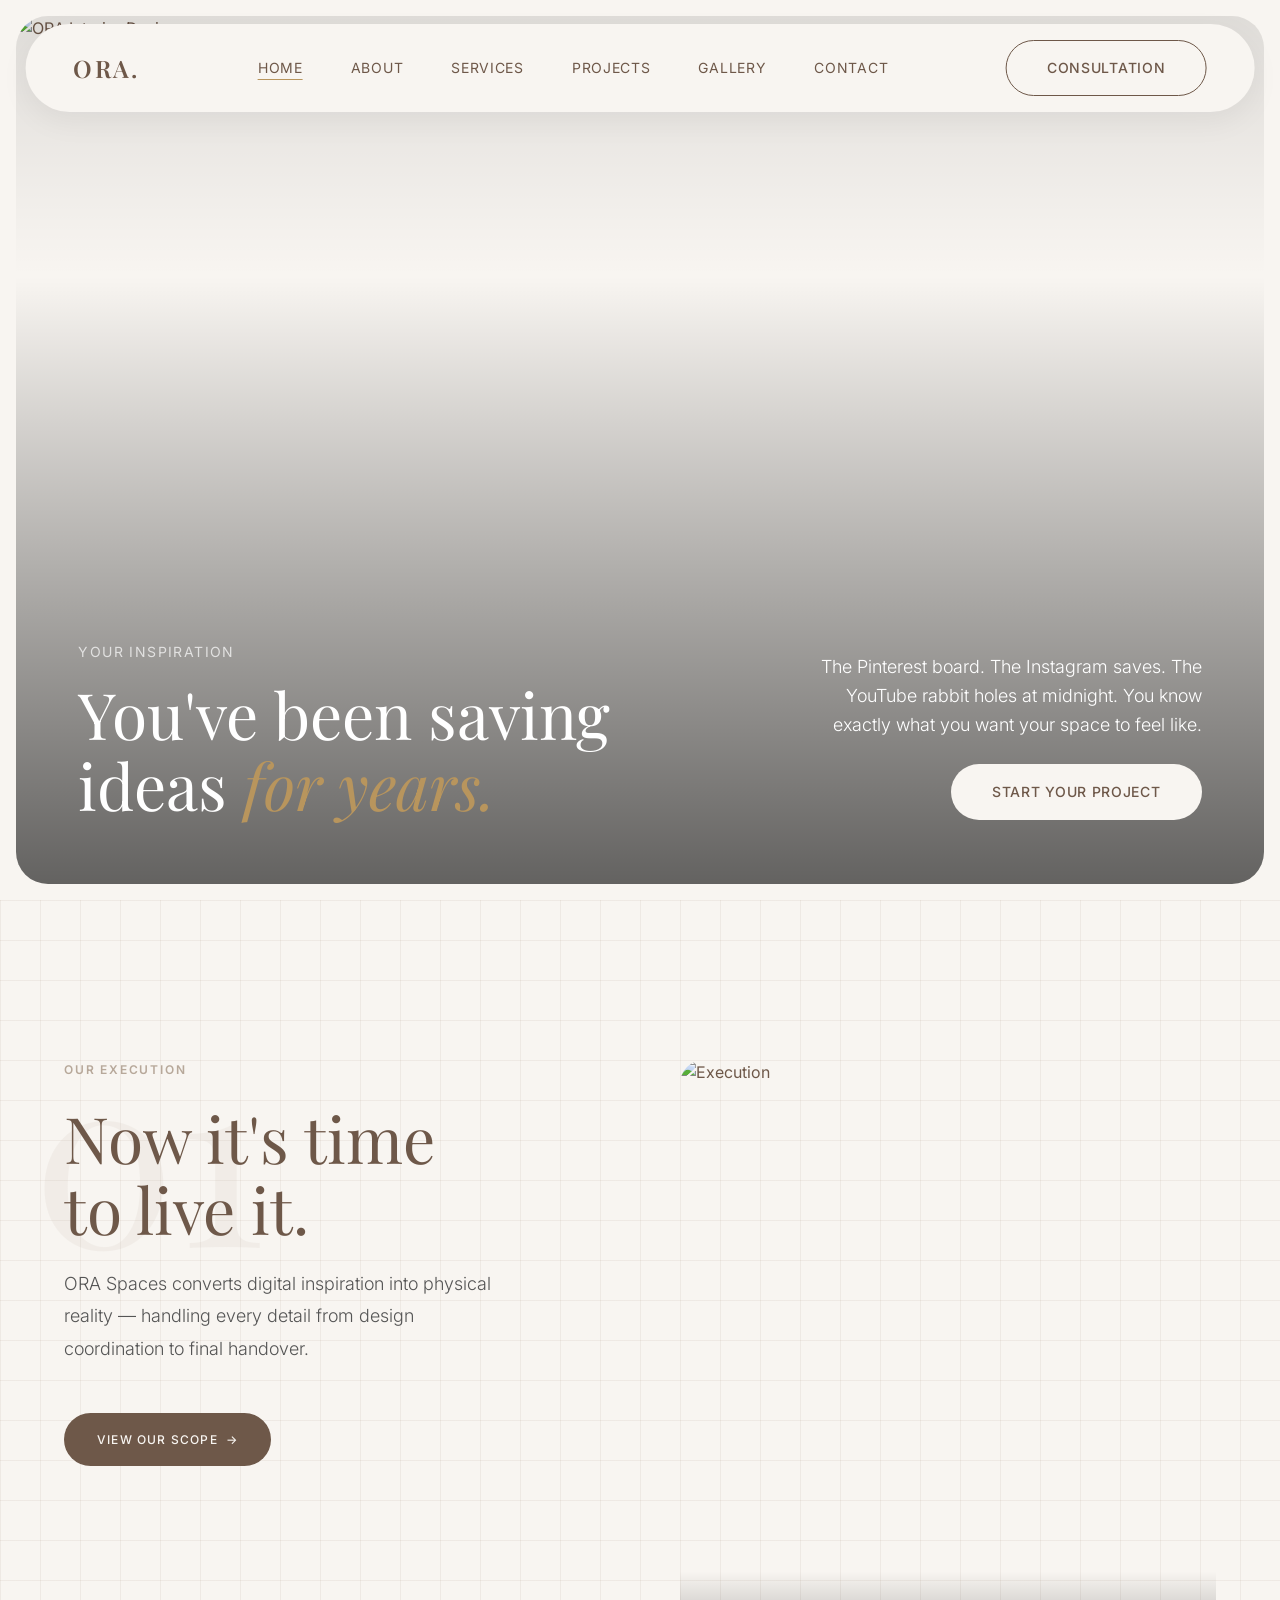
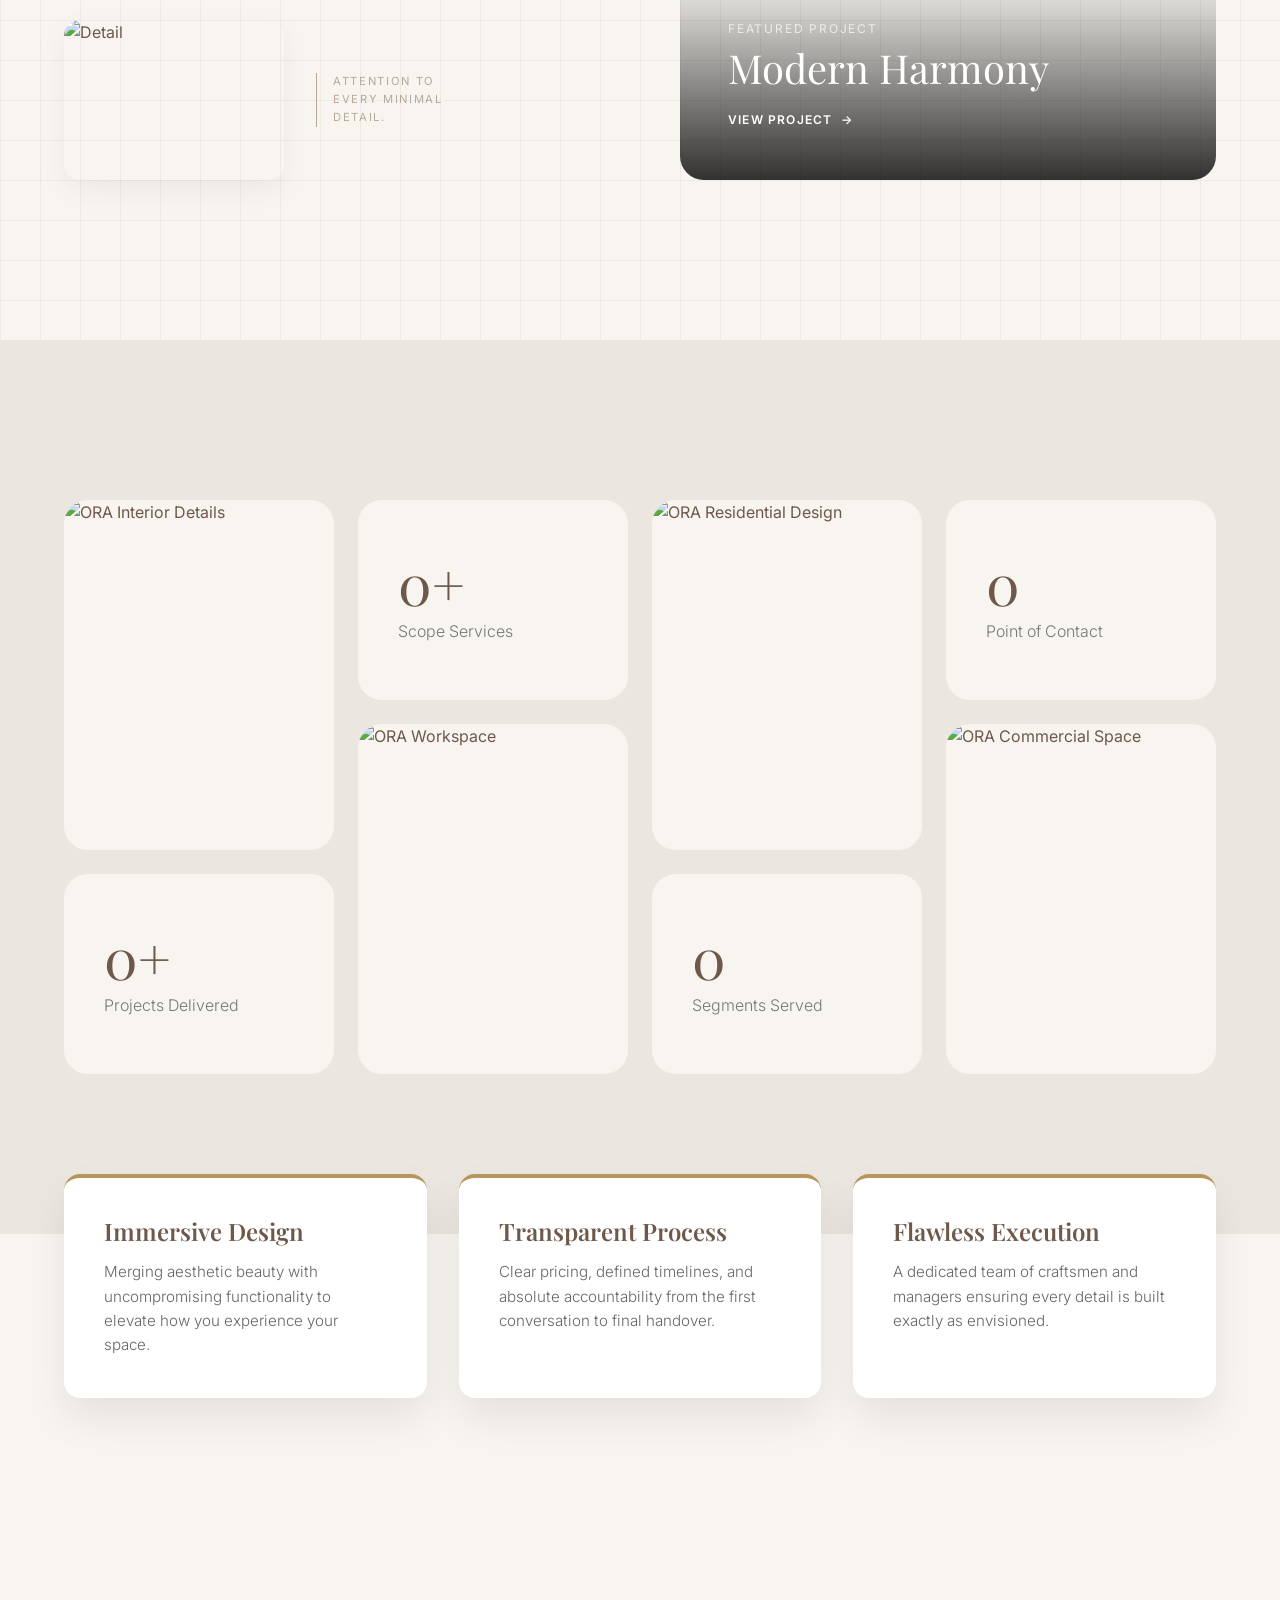
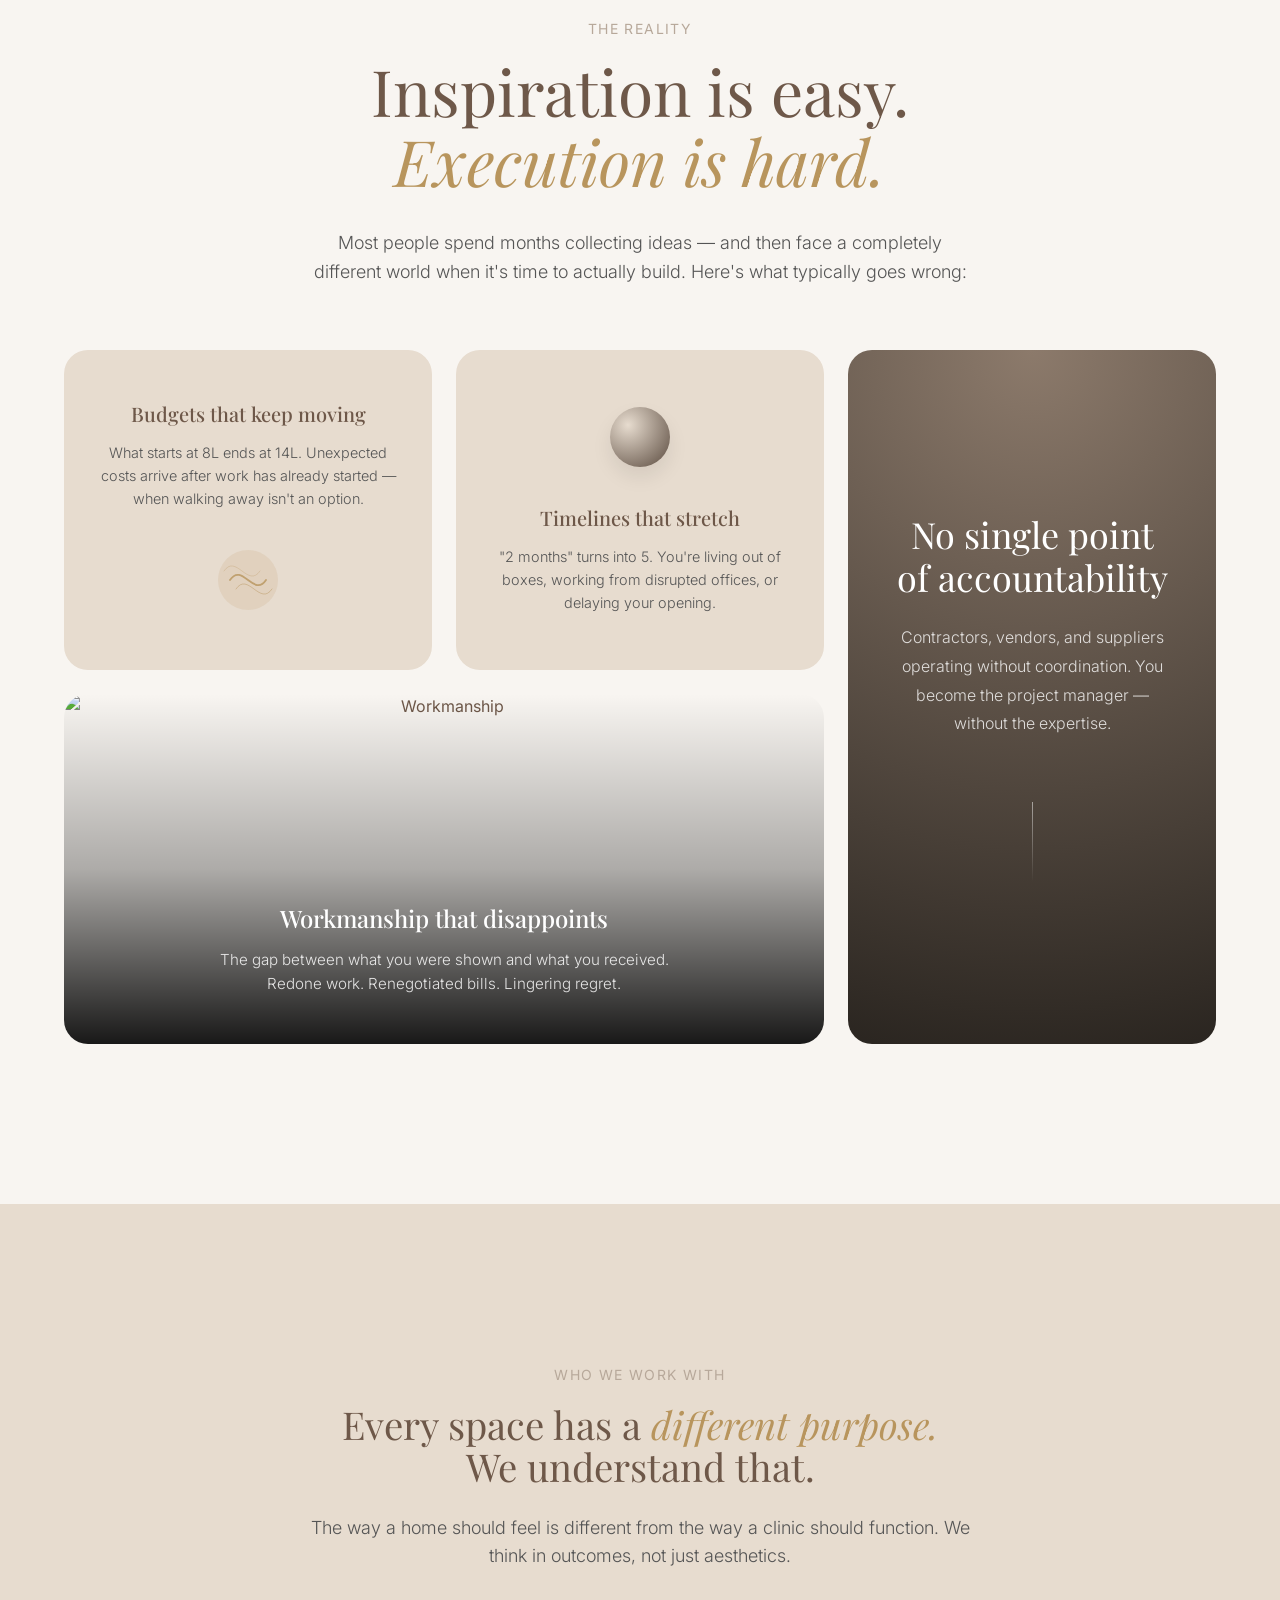
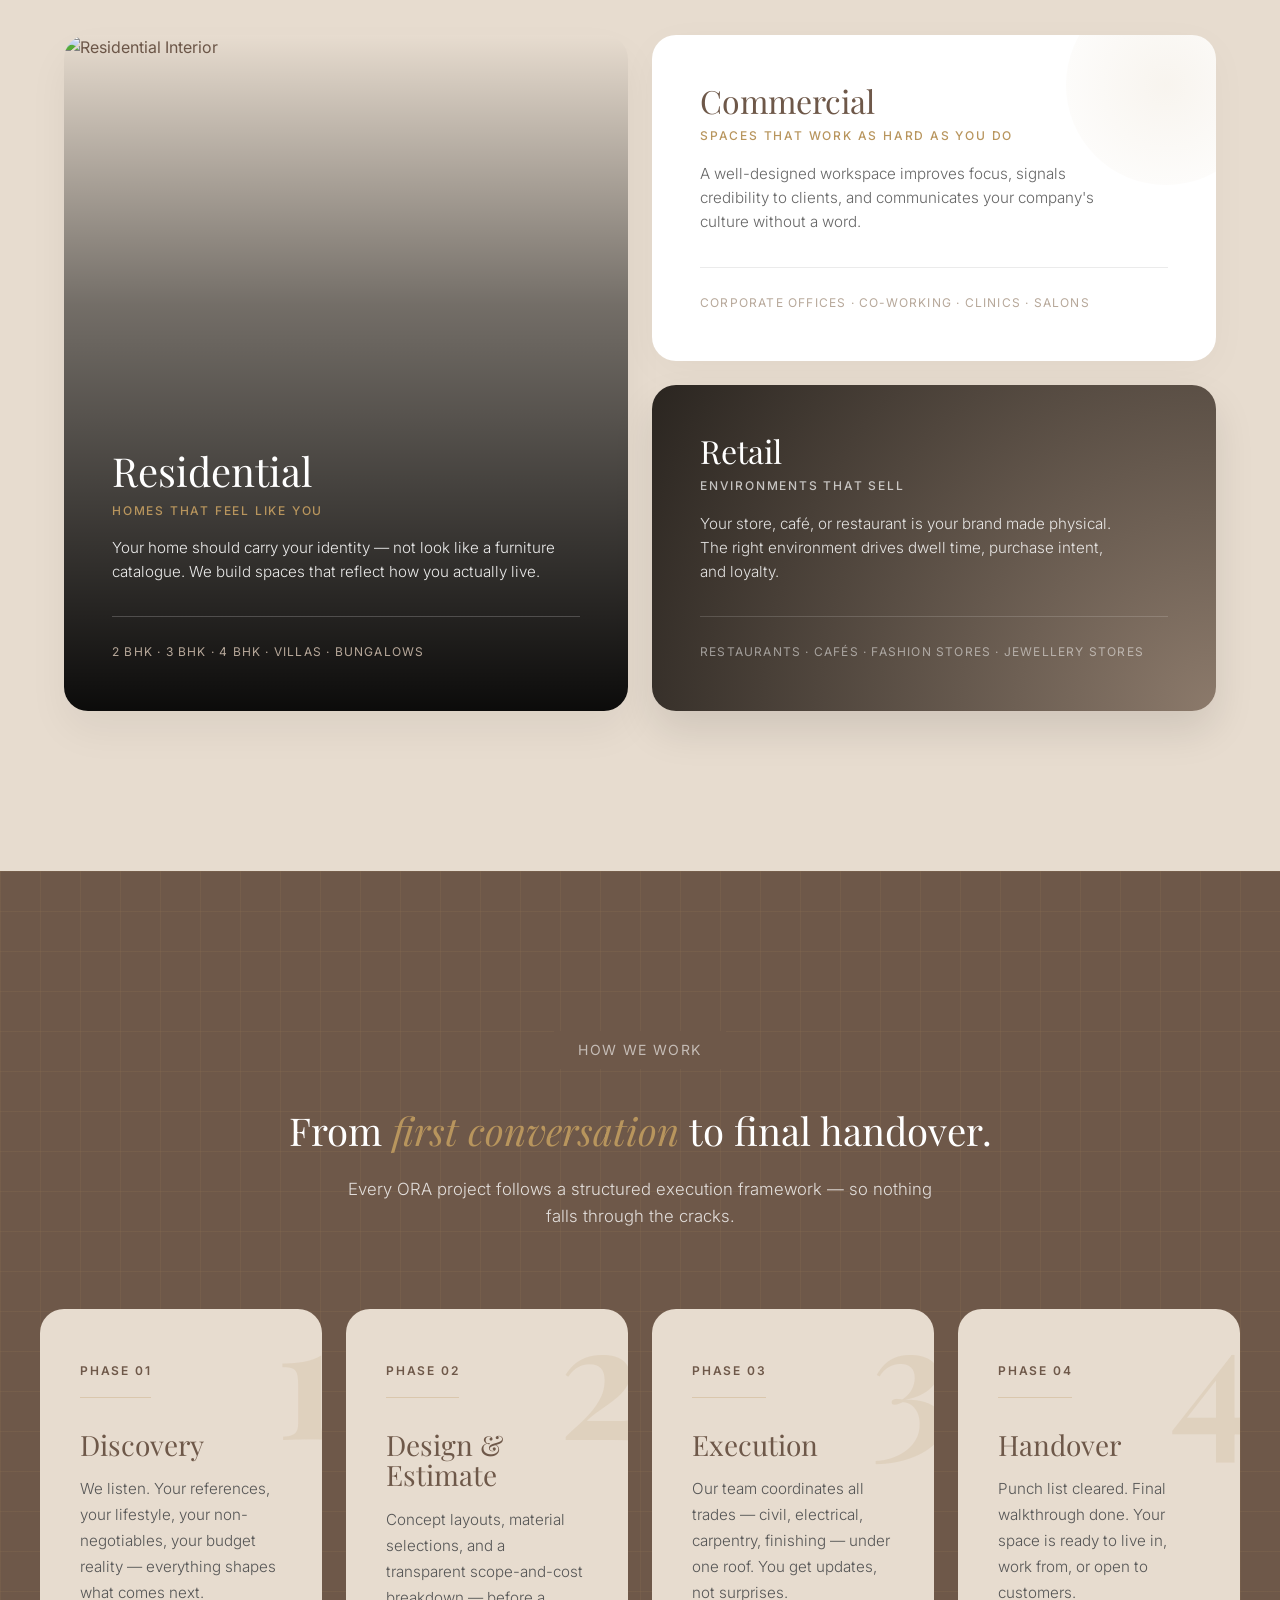
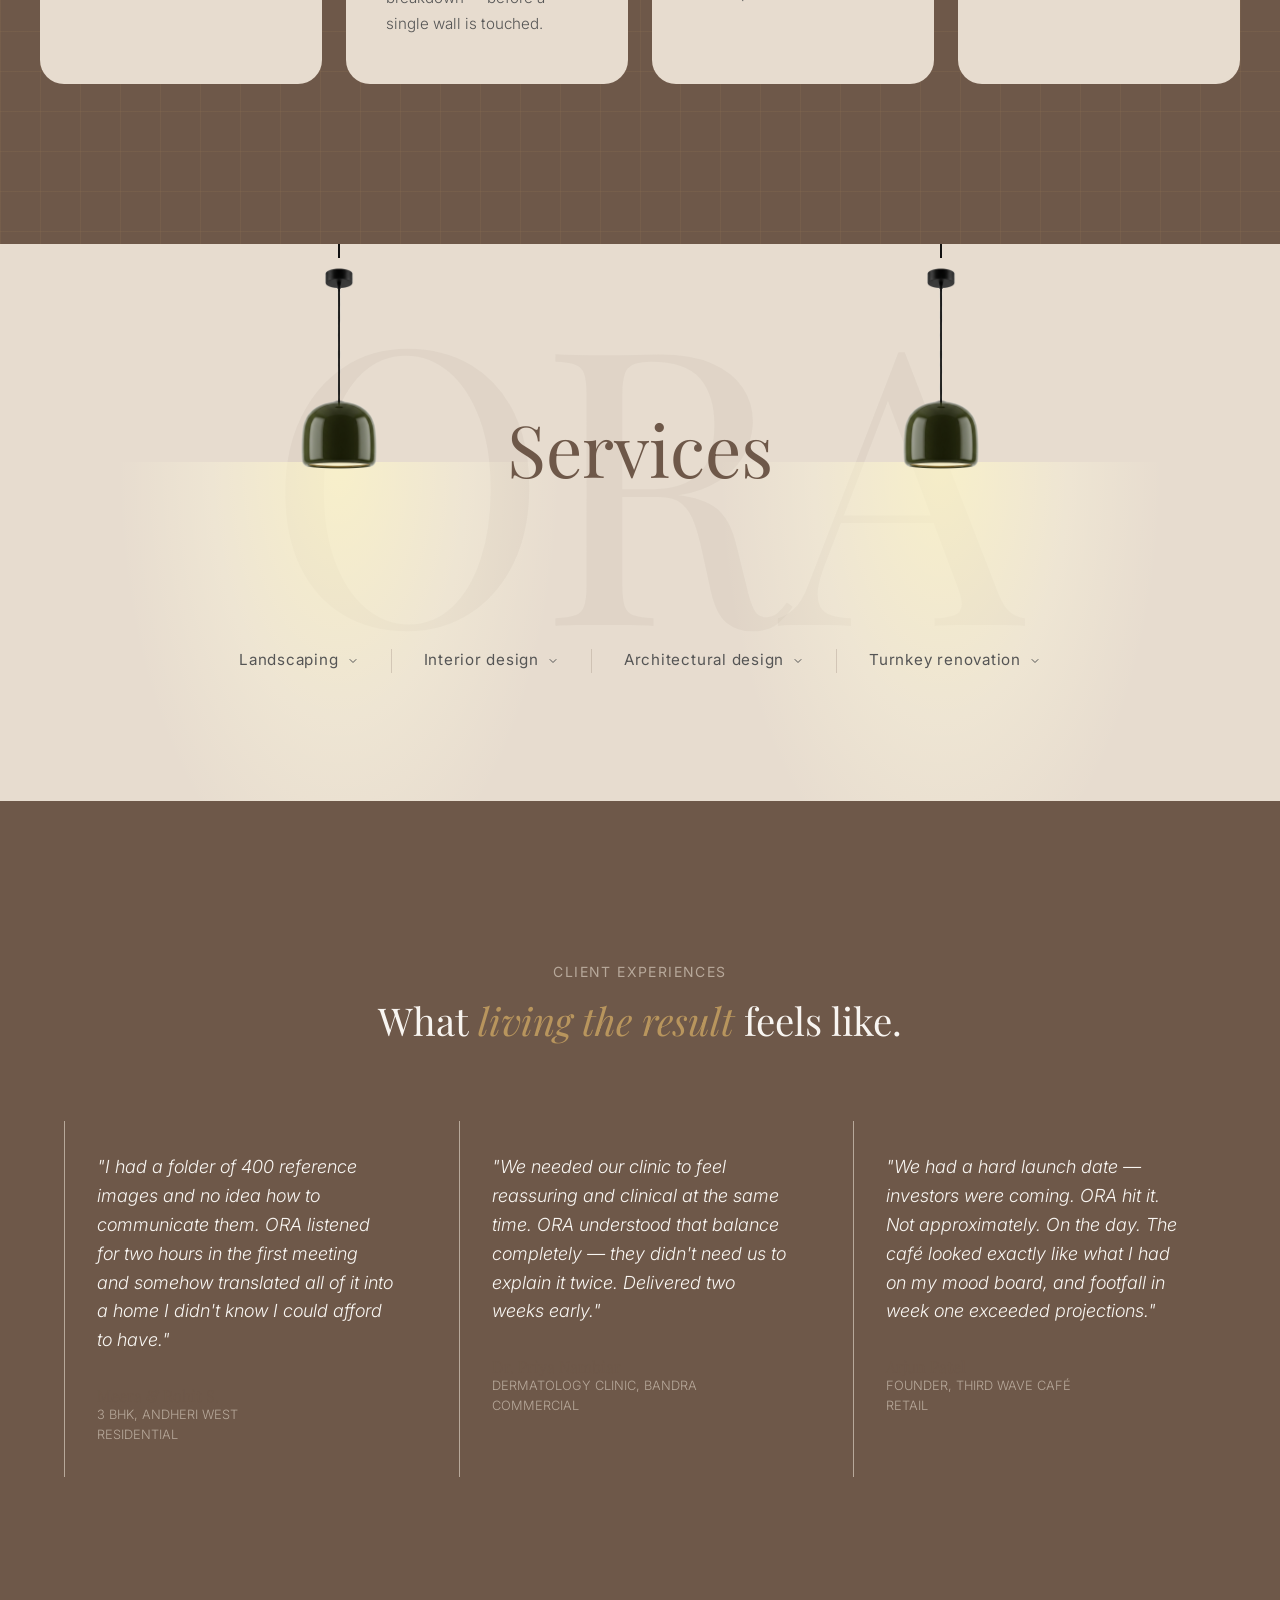
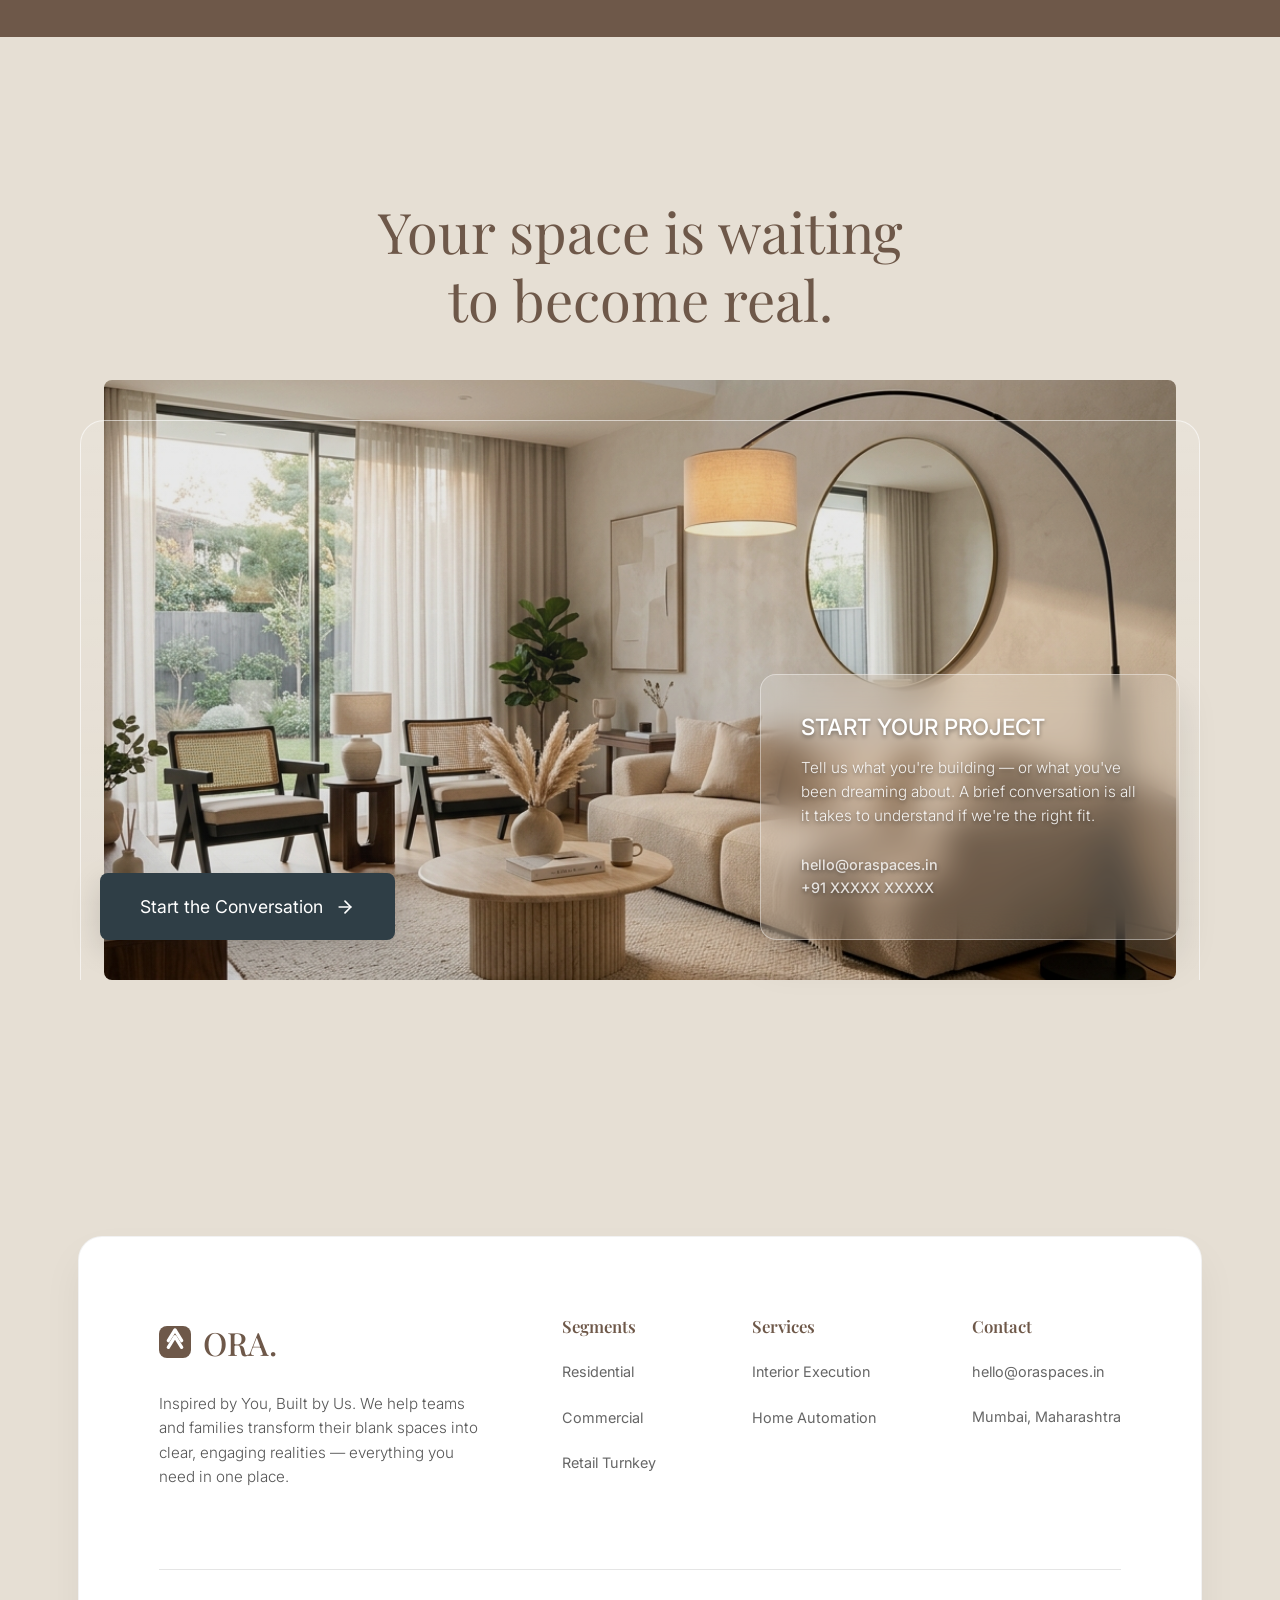
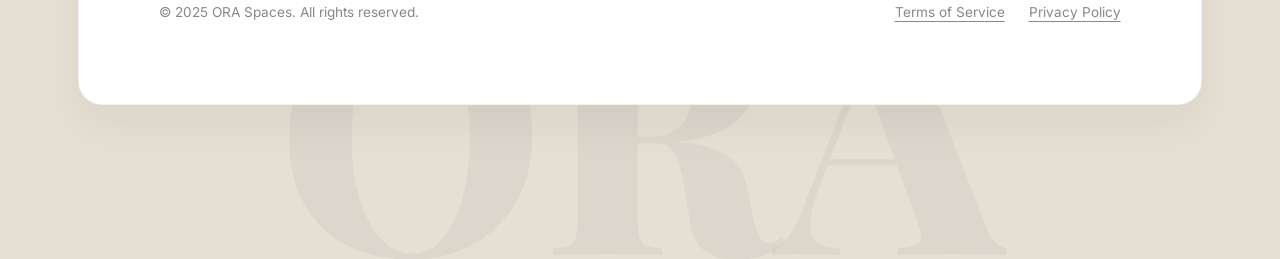
==== index.html @ c3b1e072 "feat: implement impeccable design skill infrastructure with automated detection, live-editing script" ====
<!DOCTYPE html>
<html lang="en">
<head>
    <meta charset="UTF-8">
    <meta name="viewport" content="width=device-width, initial-scale=1.0">
    <title>ORA Spaces – Inspired by You, Built by Us.</title>
    <meta name="description" content="ORA Spaces converts digital inspiration into physical reality — handling every detail from design coordination to final handover.">
    
    <!-- Fonts -->
    <link rel="preconnect" href="https://fonts.googleapis.com">
    <link rel="preconnect" href="https://fonts.gstatic.com" crossorigin>
    <link href="https://fonts.googleapis.com/css2?family=Playfair+Display:ital,wght@0,400;0,500;0,600;0,700;1,400&family=Inter:wght@300;400;500;600;700&display=swap" rel="stylesheet">
    
    <!-- CSS -->
    <link rel="stylesheet" href="css/style.css">
    
    <!-- GSAP & ThreeJS via CDN -->
    <script src="https://cdnjs.cloudflare.com/ajax/libs/gsap/3.12.5/gsap.min.js"></script>
    <script src="https://cdnjs.cloudflare.com/ajax/libs/gsap/3.12.5/ScrollTrigger.min.js"></script>
    <script src="https://cdnjs.cloudflare.com/ajax/libs/three.js/r128/three.min.js"></script>
</head>
<body>

    <!-- Header -->
    <header class="site-header floating-pill">
        <div class="header-inner">
            <a href="index.html" class="logo">ORA.</a>
            <nav class="main-nav">
                <ul>
                    <li><a href="index.html" class="active">Home</a></li>
                    <li><a href="pages/about.html">About</a></li>
                    <li><a href="pages/services.html">Services</a></li>
                    <li><a href="pages/projects.html">Projects</a></li>
                    <li><a href="pages/gallery.html">Gallery</a></li>
                    <li><a href="pages/contact.html">Contact</a></li>
                </ul>
            </nav>
            <div class="header-actions">
                <a href="pages/contact.html" class="btn btn-outline" style="border-radius: 50px;">Consultation</a>
            </div>
        </div>
    </header>

    <main>
        <!-- Section 1: Immersive Hero -->
        <section class="hero-bento" id="home">
            <div class="hero-bento-inner">
                <img src="https://images.unsplash.com/photo-1600607687939-ce8a6c25118c?auto=format&fit=crop&q=80&w=2000" class="hero-bg-img" alt="ORA Interior Design">
                <div class="hero-overlay"></div>
                <div class="hero-content-bottom">
                    <div class="hero-left">
                        <span class="subtitle" style="color: rgba(255,255,255,0.7);" data-animate="fade-up">YOUR INSPIRATION</span>
                        <h1 class="heading-lg" style="color: #fff; margin-bottom: 0;" data-animate="fade-up">
                            You've been saving <br>
                            ideas <span class="text-accent">for years.</span>
                        </h1>
                    </div>
                    <div class="hero-right" data-animate="fade-up">
                        <p style="color: #fff; font-size: 1.125rem; max-width: 400px;">The Pinterest board. The Instagram saves. The YouTube rabbit holes at midnight. You know exactly what you want your space to feel like.</p>
                        <div style="margin-top: 1.5rem;">
                            <a href="pages/contact.html" class="btn" style="background-color: var(--color-off-white); color: var(--color-dark-brown); border-radius: 50px;">Start Your Project</a>
                        </div>
                    </div>
                </div>
            </div>
        </section>

        <!-- Section 2: Execution (Brand Story) -->
        <section class="section-padding" style="position: relative; background-image: linear-gradient(rgba(183, 168, 154, 0.15) 1px, transparent 1px), linear-gradient(90deg, rgba(183, 168, 154, 0.15) 1px, transparent 1px); background-size: 40px 40px;">
            <div class="container split-editorial">
                <!-- Left: Text Content -->
                <div class="editorial-content" style="display: flex; flex-direction: column; justify-content: center; align-items: flex-start; padding-right: 4rem; position: relative; height: 100%;">
                    
                    <!-- Decorative Watermark -->
                    <div style="position: absolute; top: -2rem; left: -2rem; font-size: 15rem; font-family: var(--font-heading); color: var(--color-warm-beige); opacity: 0.1; z-index: 0; line-height: 1; pointer-events: none;" data-parallax="true">01</div>
                    
                    <div style="position: relative; z-index: 1;">
                        <span class="subtitle" style="font-weight: 600; font-size: 0.75rem; letter-spacing: 0.15em;" data-animate="fade-up">OUR EXECUTION</span>
                        <h2 class="heading-lg" data-animate="fade-up" style="margin: 1.5rem 0; line-height: 1.1; font-size: clamp(3rem, 5vw, 4.5rem);">Now it's time <br>to live it.</h2>
                        <p style="margin: 1.5rem 0 3rem 0; color: #555; font-size: 1.125rem; max-width: 450px; line-height: 1.8;" data-animate="fade-up">ORA Spaces converts digital inspiration into physical reality — handling every detail from design coordination to final handover.</p>
                        <a href="pages/services.html" class="btn btn-primary" data-animate="fade-up" style="border-radius: 50px; text-transform: uppercase; font-size: 0.75rem; letter-spacing: 0.1em; padding: 1rem 2rem; display: inline-flex; align-items: center; gap: 0.5rem;">View Our Scope <span>&rarr;</span></a>
                    </div>

                    <!-- Decorative Detail Element -->
                    <div style="margin-top: auto; padding-top: 4rem; display: flex; align-items: center; gap: 2rem; width: 100%; position: relative; z-index: 1;" data-animate="fade-up">
                        <img src="https://images.unsplash.com/photo-1616486029423-aaa4789e8c9a?auto=format&fit=crop&q=80&w=400" alt="Detail" style="width: 220px; height: 160px; object-fit: cover; border-radius: 1rem; box-shadow: 0 10px 30px rgba(0,0,0,0.05);">
                        <div style="font-size: 0.7rem; text-transform: uppercase; letter-spacing: 0.15em; color: var(--color-warm-beige); max-width: 140px; line-height: 1.6; border-left: 1px solid var(--color-warm-beige); padding-left: 1rem;">
                            Attention to every minimal detail.
                        </div>
                    </div>
                </div>

                <!-- Right: Large Rounded Image -->
                <div class="editorial-img-wrap" data-parallax="true" style="border-radius: 1.5rem; overflow: hidden; position: relative; height: 80vh; width: 100%;">
                    <img src="https://images.unsplash.com/photo-1600210492486-724fe5c67fb0?auto=format&fit=crop&q=80&w=1200" alt="Execution" style="width: 100%; height: 100%; object-fit: cover;">
                    <div style="position: absolute; bottom: 0; left: 0; width: 100%; padding: 3rem; background: linear-gradient(to top, rgba(0,0,0,0.8) 0%, rgba(0,0,0,0) 100%); color: #fff;">
                        <span class="subtitle" style="color: rgba(255,255,255,0.7); letter-spacing: 0.15em; font-size: 0.75rem; margin-bottom: 0.5rem; display: block;">FEATURED PROJECT</span>
                        <h3 style="font-family: var(--font-heading); font-size: 2.5rem; color: #fff; margin: 0 0 1rem 0; font-weight: 400;">Modern Harmony</h3>
                        <a href="pages/projects.html" style="color: #fff; text-decoration: none; font-size: 0.75rem; text-transform: uppercase; letter-spacing: 0.1em; font-family: var(--font-body); font-weight: 600;">View Project &nbsp;&rarr;</a>
                    </div>
                </div>
            </div>
        </section>

        <!-- Section 5: Statistics (Bento Grid) -->
        <section class="section-padding" style="background-color: #EBE6DF;">
            <div class="container">
                <div class="stats-bento-grid">
                    <!-- Column 1: Image -> Stat -->
                    <div class="bento-col" data-animate="fade-up">
                        <div class="bento-item bento-img">
                            <img src="https://images.unsplash.com/photo-1600210492486-724fe5c67fb0?auto=format&fit=crop&q=80&w=800" alt="ORA Interior Details">
                        </div>
                        <div class="bento-item bento-stat">
                            <div class="stat-number" data-target="500" data-suffix="+">0+</div>
                            <div class="stat-label">Projects Delivered</div>
                        </div>
                    </div>
                    
                    <!-- Column 2: Stat -> Image -->
                    <div class="bento-col" data-animate="fade-up">
                        <div class="bento-item bento-stat">
                            <div class="stat-number" data-target="15" data-suffix="+">0+</div>
                            <div class="stat-label">Scope Services</div>
                        </div>
                        <div class="bento-item bento-img">
                            <img src="https://images.unsplash.com/photo-1600607687939-ce8a6c25118c?auto=format&fit=crop&q=80&w=800" alt="ORA Workspace">
                        </div>
                    </div>

                    <!-- Column 3: Image -> Stat -->
                    <div class="bento-col" data-animate="fade-up">
                        <div class="bento-item bento-img">
                            <img src="https://images.unsplash.com/photo-1618221195710-dd6b41faaea6?auto=format&fit=crop&q=80&w=800" alt="ORA Residential Design">
                        </div>
                        <div class="bento-item bento-stat">
                            <div class="stat-number" data-target="3" data-suffix="">0</div>
                            <div class="stat-label">Segments Served</div>
                        </div>
                    </div>

                    <!-- Column 4: Stat -> Image -->
                    <div class="bento-col" data-animate="fade-up">
                        <div class="bento-item bento-stat">
                            <div class="stat-number" data-target="1" data-suffix="">0</div>
                            <div class="stat-label">Point of Contact</div>
                        </div>
                        <div class="bento-item bento-img">
                            <img src="https://images.unsplash.com/photo-1600210491892-03d54c0aaf87?auto=format&fit=crop&q=80&w=800" alt="ORA Commercial Space">
                        </div>
                    </div>
                </div>
            </div>
        </section>

        <!-- Floating Overlap Cards -->
        <div class="container overlap-cards" style="position: relative; z-index: 10; margin-top: -60px; margin-bottom: 60px;" data-animate="fade-up">
            <style>
                .overlap-cards-grid {
                    display: grid; 
                    grid-template-columns: repeat(3, 1fr); 
                    gap: 2rem;
                }
                @media (max-width: 992px) {
                    .overlap-cards-grid {
                        grid-template-columns: 1fr;
                    }
                    .overlap-cards {
                        margin-top: -30px !important;
                    }
                }
            </style>
            <div class="overlap-cards-grid">
                <!-- Card 1 -->
                <div style="background-color: #ffffff; color: var(--color-dark-brown); padding: 2.5rem; border-radius: 1rem; box-shadow: 0 20px 40px rgba(0,0,0,0.08); border-top: 4px solid var(--color-luxury-gold);">
                    <h4 style="font-family: var(--font-heading); font-size: 1.5rem; margin-bottom: 1rem; font-weight: 600;">Immersive Design</h4>
                    <p style="font-size: 0.95rem; color: #666; line-height: 1.6;">Merging aesthetic beauty with uncompromising functionality to elevate how you experience your space.</p>
                </div>
                <!-- Card 2 -->
                <div style="background-color: #ffffff; color: var(--color-dark-brown); padding: 2.5rem; border-radius: 1rem; box-shadow: 0 20px 40px rgba(0,0,0,0.08); border-top: 4px solid var(--color-luxury-gold);">
                    <h4 style="font-family: var(--font-heading); font-size: 1.5rem; margin-bottom: 1rem; font-weight: 600;">Transparent Process</h4>
                    <p style="font-size: 0.95rem; color: #666; line-height: 1.6;">Clear pricing, defined timelines, and absolute accountability from the first conversation to final handover.</p>
                </div>
                <!-- Card 3 -->
                <div style="background-color: #ffffff; color: var(--color-dark-brown); padding: 2.5rem; border-radius: 1rem; box-shadow: 0 20px 40px rgba(0,0,0,0.08); border-top: 4px solid var(--color-luxury-gold);">
                    <h4 style="font-family: var(--font-heading); font-size: 1.5rem; margin-bottom: 1rem; font-weight: 600;">Flawless Execution</h4>
                    <p style="font-size: 0.95rem; color: #666; line-height: 1.6;">A dedicated team of craftsmen and managers ensuring every detail is built exactly as envisioned.</p>
                </div>
            </div>
        </div>

        <!-- Section: The Reality (Bento Grid) -->
        <section class="section-padding">
            <div class="container text-center" style="max-width: 800px; margin: 0 auto;">
                <span class="subtitle" data-animate="fade-up">THE REALITY</span>
                <h2 class="heading-lg" data-animate="fade-up">Inspiration is easy. <br><span class="text-accent">Execution is hard.</span></h2>
                <p style="margin: 2rem 0; font-size: 1.125rem; color: #555;" data-animate="fade-up">Most people spend months collecting ideas — and then face a completely different world when it's time to actually build. Here's what typically goes wrong:</p>
            </div>
            
            <div class="container bento-grid" style="margin-top: 4rem; display: grid; grid-template-columns: repeat(3, 1fr); gap: 1.5rem; grid-auto-rows: minmax(320px, auto);" data-animate="fade-up">
                
                <!-- Card 1: Top Left -->
                <div style="background-color: var(--color-primary-cream); border-radius: 1.5rem; padding: 3rem 2rem; display: flex; flex-direction: column; align-items: center; justify-content: center; text-align: center; grid-column: 1; grid-row: 1;">
                    <h3 style="font-size: 1.25rem; margin-bottom: 1rem; font-weight: 500;">Budgets that keep moving</h3>
                    <p style="font-size: 0.9rem; color: #555; line-height: 1.6;">What starts at 8L ends at 14L. Unexpected costs arrive after work has already started — when walking away isn't an option.</p>
                    <div style="margin-top: 2.5rem;">
                        <svg width="60" height="60" viewBox="0 0 100 100" fill="none" xmlns="http://www.w3.org/2000/svg">
                            <circle cx="50" cy="50" r="50" fill="#B8955D" fill-opacity="0.15"/>
                            <path d="M20 50 C40 20, 60 80, 80 50" stroke="#B8955D" stroke-width="3" stroke-linecap="round" opacity="0.8"/>
                            <path d="M30 65 C50 35, 70 95, 90 65" stroke="#B8955D" stroke-width="1.5" stroke-linecap="round" opacity="0.5"/>
                            <path d="M10 35 C30 5, 50 65, 70 35" stroke="#B8955D" stroke-width="1.5" stroke-linecap="round" opacity="0.3"/>
                        </svg>
                    </div>
                </div>

                <!-- Card 2: Top Middle -->
                <div style="background-color: var(--color-primary-cream); border-radius: 1.5rem; padding: 3rem 2rem; display: flex; flex-direction: column; align-items: center; justify-content: center; text-align: center; grid-column: 2; grid-row: 1;">
                    <div style="width: 60px; height: 60px; background: radial-gradient(circle at 30% 30%, #E7DCCF, #5A4A3E); border-radius: 50%; margin-bottom: 2.5rem; box-shadow: 0 10px 20px rgba(0,0,0,0.08);"></div>
                    <h3 style="font-size: 1.25rem; margin-bottom: 1rem; font-weight: 500;">Timelines that stretch</h3>
                    <p style="font-size: 0.9rem; color: #555; line-height: 1.6;">"2 months" turns into 5. You're living out of boxes, working from disrupted offices, or delaying your opening.</p>
                </div>

                <!-- Card 3: Wide Card Bottom -->
                <div style="border-radius: 1.5rem; padding: 3rem; display: flex; flex-direction: column; align-items: center; justify-content: flex-end; text-align: center; position: relative; overflow: hidden; grid-column: 1 / span 2; grid-row: 2; min-height: 350px;">
                    <img src="https://images.unsplash.com/photo-1618220179428-22790b461013?auto=format&fit=crop&q=80&w=1200" alt="Workmanship" style="position: absolute; top: 0; left: 0; width: 100%; height: 100%; object-fit: cover; z-index: 0;">
                    <div style="position: absolute; top: 0; left: 0; width: 100%; height: 100%; background: linear-gradient(to top, rgba(0,0,0,0.9) 0%, rgba(0,0,0,0.3) 50%, rgba(0,0,0,0) 100%); z-index: 1;"></div>
                    <div style="position: relative; z-index: 2; color: #fff; max-width: 500px;">
                        <h3 style="font-size: 1.5rem; margin-bottom: 1rem; color: #fff; font-weight: 500;">Workmanship that disappoints</h3>
                        <p style="font-size: 0.95rem; color: rgba(255,255,255,0.85); line-height: 1.6;">The gap between what you were shown and what you received. Redone work. Renegotiated bills. Lingering regret.</p>
                    </div>
                </div>

                <!-- Card 4: Tall Card Right -->
                <div style="background: radial-gradient(circle at 50% 0%, #8C7A6B 0%, #2A2520 100%); border-radius: 1.5rem; padding: 4rem 3rem; display: flex; flex-direction: column; justify-content: center; align-items: center; text-align: center; grid-column: 3; grid-row: 1 / span 2; color: #fff;">
                    <h3 style="font-size: 2.25rem; margin-bottom: 1.5rem; color: #fff; line-height: 1.2; font-family: var(--font-heading); font-weight: 400;">No single point of accountability</h3>
                    <p style="font-size: 1rem; color: rgba(255,255,255,0.8); line-height: 1.8;">Contractors, vendors, and suppliers operating without coordination. You become the project manager — without the expertise.</p>
                    
                    <div style="margin-top: 4rem; width: 1px; height: 80px; background: linear-gradient(to bottom, rgba(255,255,255,0.5), rgba(255,255,255,0));"></div>
                </div>
            </div>
            
            <style>
                @media (max-width: 992px) {
                    .bento-grid {
                        grid-template-columns: 1fr 1fr !important;
                    }
                    .bento-grid > div:nth-child(4) {
                        grid-column: 1 / span 2 !important;
                        grid-row: 3 !important;
                    }
                }
                @media (max-width: 768px) {
                    .bento-grid {
                        grid-template-columns: 1fr !important;
                    }
                    .bento-grid > div {
                        grid-column: 1 !important;
                        grid-row: auto !important;
                    }
                }
            </style>
        </section>

        <!-- Section: Segments Served (Bento Grid) -->
        <section class="section-padding" style="background-color: var(--color-primary-cream); overflow: hidden;">
            <div class="container text-center" style="max-width: 800px; margin: 0 auto 4rem; position: relative;">
                <div style="position: relative; z-index: 1;">
                    <span class="subtitle" data-animate="fade-up">WHO WE WORK WITH</span>
                    <h2 class="heading-md" data-animate="fade-up" style="position: relative; display: inline-block;">Every space has a <span class="text-accent">different purpose.</span> <br>We understand that.</h2>
                    <p style="margin-top: 1.5rem; font-size: 1.125rem; color: #555; line-height: 1.6;" data-animate="fade-up">The way a home should feel is different from the way a clinic should function. We think in outcomes, not just aesthetics.</p>
                </div>
            </div>
            
            <div class="container segments-bento" style="display: grid; grid-template-columns: 1fr 1fr; gap: 1.5rem; grid-auto-rows: minmax(280px, auto);" data-animate="fade-up">
                
                <!-- Left Tall Card: Residential -->
                <div style="border-radius: 1.5rem; overflow: hidden; position: relative; grid-row: 1 / span 2; min-height: 600px; padding: 3rem; display: flex; flex-direction: column; justify-content: flex-end; box-shadow: 0 20px 40px rgba(0,0,0,0.05);">
                    <img src="https://images.unsplash.com/photo-1600210492486-724fe5c67fb0?auto=format&fit=crop&q=80&w=800" alt="Residential Interior" style="position: absolute; top: 0; left: 0; width: 100%; height: 100%; object-fit: cover; z-index: 0; transition: transform 0.6s ease;" onmouseover="this.style.transform='scale(1.05)'" onmouseout="this.style.transform='scale(1)'">
                    <div style="position: absolute; top: 0; left: 0; width: 100%; height: 100%; background: linear-gradient(to top, rgba(0,0,0,0.95) 0%, rgba(0,0,0,0.5) 60%, rgba(0,0,0,0) 100%); z-index: 1;"></div>
                    <div style="position: relative; z-index: 2; color: #fff;">
                        <h3 style="font-size: 2.5rem; margin-bottom: 0.5rem; font-family: var(--font-heading); font-weight: 400; color: #ffffff !important;">Residential</h3>
                        <span class="subtitle" style="color: var(--color-luxury-gold); font-weight: 500; display: block; margin-bottom: 1rem; letter-spacing: 0.15em; font-size: 0.75rem;">Homes That Feel Like You</span>
                        <p style="font-size: 0.95rem; color: rgba(255,255,255,0.9) !important; line-height: 1.6; margin-bottom: 2rem;">Your home should carry your identity — not look like a furniture catalogue. We build spaces that reflect how you actually live.</p>
                        <div style="font-size: 0.75rem; color: var(--color-warm-beige); text-transform: uppercase; letter-spacing: 0.1em; border-top: 1px solid rgba(255,255,255,0.2); padding-top: 1.5rem; line-height: 1.8;">2 BHK · 3 BHK · 4 BHK · Villas · Bungalows</div>
                    </div>
                </div>

                <!-- Right Top Card: Commercial -->
                <div style="background-color: #fff; border-radius: 1.5rem; padding: 3rem; display: flex; flex-direction: column; justify-content: center; position: relative; overflow: hidden; box-shadow: 0 10px 40px rgba(0,0,0,0.03);">
                    <div style="position: absolute; top: -50px; right: -50px; width: 200px; height: 200px; background: radial-gradient(circle, rgba(184,149,93,0.1), transparent); border-radius: 50%; pointer-events: none;"></div>
                    <h3 style="font-size: 2rem; margin-bottom: 0.5rem; font-family: var(--font-heading); font-weight: 400; color: var(--color-dark-brown);">Commercial</h3>
                    <span class="subtitle" style="color: var(--color-luxury-gold); font-weight: 500; display: block; margin-bottom: 1rem; letter-spacing: 0.15em; font-size: 0.75rem;">Spaces That Work as Hard as You Do</span>
                    <p style="font-size: 0.95rem; color: #666; line-height: 1.6; margin-bottom: 2rem; max-width: 90%;">A well-designed workspace improves focus, signals credibility to clients, and communicates your company's culture without a word.</p>
                    <div style="font-size: 0.75rem; color: var(--color-warm-beige); text-transform: uppercase; letter-spacing: 0.1em; border-top: 1px solid rgba(0,0,0,0.08); padding-top: 1.5rem; line-height: 1.8;">Corporate Offices · Co-working · Clinics · Salons</div>
                </div>

                <!-- Right Bottom Card: Retail -->
                <div style="background: radial-gradient(circle at 100% 100%, #8C7A6B 0%, #2A2520 100%); border-radius: 1.5rem; padding: 3rem; display: flex; flex-direction: column; justify-content: center; position: relative; overflow: hidden; color: #fff; box-shadow: 0 20px 40px rgba(0,0,0,0.1);">
                    <h3 style="font-size: 2rem; margin-bottom: 0.5rem; font-family: var(--font-heading); font-weight: 400; color: #fff;">Retail</h3>
                    <span class="subtitle" style="color: rgba(255,255,255,0.7); font-weight: 500; display: block; margin-bottom: 1rem; letter-spacing: 0.15em; font-size: 0.75rem;">Environments That Sell</span>
                    <p style="font-size: 0.95rem; color: rgba(255,255,255,0.85); line-height: 1.6; margin-bottom: 2rem; max-width: 90%;">Your store, café, or restaurant is your brand made physical. The right environment drives dwell time, purchase intent, and loyalty.</p>
                    <div style="font-size: 0.75rem; color: rgba(255,255,255,0.5); text-transform: uppercase; letter-spacing: 0.1em; border-top: 1px solid rgba(255,255,255,0.15); padding-top: 1.5rem; line-height: 1.8;">Restaurants · Cafés · Fashion Stores · Jewellery Stores</div>
                </div>

            </div>

            <style>
                @media (max-width: 992px) {
                    .segments-bento {
                        grid-template-columns: 1fr !important;
                    }
                    .segments-bento > div {
                        grid-row: auto !important;
                        min-height: 350px;
                    }
                }
            </style>
        </section>

        <!-- Section 7: How We Work (Premium Process Grid) -->
        <section class="section-padding" style="background-color: var(--color-dark-brown); background-image: linear-gradient(rgba(184, 149, 93, 0.1) 1px, transparent 1px), linear-gradient(90deg, rgba(184, 149, 93, 0.1) 1px, transparent 1px); background-size: 40px 40px; color: #fff; position: relative; overflow: hidden;">
            
            <div class="container" style="max-width: 1200px; margin: 0 auto; position: relative; z-index: 1; padding: 0% !important;">
                <div class="text-center" style="margin-bottom: 5rem;" data-animate="fade-up">
                    <span class="subtitle" style="color: rgba(255,255,255,0.6); background-color: var(--color-dark-brown); padding: 0.5rem 1.5rem; display: inline-block;">HOW WE WORK</span>
                    <h2 class="heading-md" style="color: #fff; margin-top: 1.5rem;">From <span style="color: var(--color-luxury-gold); font-style: italic; font-weight: 300;">first conversation</span> to final handover.</h2>
                    <p style="color: rgba(255,255,255,0.8); max-width: 600px; margin: 1.5rem auto 0; font-size: 1.05rem; line-height: 1.6;">Every ORA project follows a structured execution framework — so nothing falls through the cracks.</p>
                </div>

                <style>
                    @media (max-width: 992px) {
                        .how-we-work-grid { grid-template-columns: repeat(2, 1fr) !important; }
                    }
                    @media (max-width: 576px) {
                        .how-we-work-grid { grid-template-columns: 1fr !important; }
                    }
                </style>
                <div class="how-we-work-grid" style="display: grid; grid-template-columns: repeat(4, 1fr); gap: 1.5rem;" data-animate="fade-up">
                    
                    <!-- Step 1 -->
                    <div style="background-color: var(--color-primary-cream); border-radius: 1.5rem; padding: 3rem 2.5rem; position: relative; overflow: hidden; transition: transform 0.4s cubic-bezier(0.165, 0.84, 0.44, 1), box-shadow 0.4s ease;" onmouseover="this.style.transform='translateY(-8px)'; this.style.boxShadow='0 20px 40px rgba(0,0,0,0.4)'" onmouseout="this.style.transform='translateY(0)'; this.style.boxShadow='none'">
                        <div style="position: absolute; top: -15px; right: -15px; font-size: 10rem; font-weight: 700; color: rgba(184, 149, 93, 0.15); font-family: var(--font-heading); line-height: 1; pointer-events: none; transition: color 0.4s ease;" onmouseover="this.style.color='rgba(184,149,93,0.3)'" onmouseout="this.style.color='rgba(184, 149, 93, 0.15)'">1</div>
                        <div style="color: var(--color-dark-brown); font-size: 0.75rem; font-weight: 600; margin-bottom: 2rem; border-bottom: 1px solid rgba(184,149,93,0.3); padding-bottom: 1rem; display: inline-block; text-transform: uppercase; letter-spacing: 0.15em;">Phase 01</div>
                        <h3 style="font-size: 1.75rem; margin-bottom: 1rem; color: var(--color-dark-brown); font-family: var(--font-heading); font-weight: 400;">Discovery</h3>
                        <p style="font-size: 0.95rem; color: #555; line-height: 1.7; position: relative; z-index: 2;">We listen. Your references, your lifestyle, your non-negotiables, your budget reality — everything shapes what comes next.</p>
                    </div>

                    <!-- Step 2 -->
                    <div style="background-color: var(--color-primary-cream); border-radius: 1.5rem; padding: 3rem 2.5rem; position: relative; overflow: hidden; transition: transform 0.4s cubic-bezier(0.165, 0.84, 0.44, 1), box-shadow 0.4s ease;" onmouseover="this.style.transform='translateY(-8px)'; this.style.boxShadow='0 20px 40px rgba(0,0,0,0.4)'" onmouseout="this.style.transform='translateY(0)'; this.style.boxShadow='none'">
                        <div style="position: absolute; top: -15px; right: -15px; font-size: 10rem; font-weight: 700; color: rgba(184, 149, 93, 0.15); font-family: var(--font-heading); line-height: 1; pointer-events: none; transition: color 0.4s ease;" onmouseover="this.style.color='rgba(184,149,93,0.3)'" onmouseout="this.style.color='rgba(184, 149, 93, 0.15)'">2</div>
                        <div style="color: var(--color-dark-brown); font-size: 0.75rem; font-weight: 600; margin-bottom: 2rem; border-bottom: 1px solid rgba(184,149,93,0.3); padding-bottom: 1rem; display: inline-block; text-transform: uppercase; letter-spacing: 0.15em;">Phase 02</div>
                        <h3 style="font-size: 1.75rem; margin-bottom: 1rem; color: var(--color-dark-brown); font-family: var(--font-heading); font-weight: 400;">Design & Estimate</h3>
                        <p style="font-size: 0.95rem; color: #555; line-height: 1.7; position: relative; z-index: 2;">Concept layouts, material selections, and a transparent scope-and-cost breakdown — before a single wall is touched.</p>
                    </div>

                    <!-- Step 3 -->
                    <div style="background-color: var(--color-primary-cream); border-radius: 1.5rem; padding: 3rem 2.5rem; position: relative; overflow: hidden; transition: transform 0.4s cubic-bezier(0.165, 0.84, 0.44, 1), box-shadow 0.4s ease;" onmouseover="this.style.transform='translateY(-8px)'; this.style.boxShadow='0 20px 40px rgba(0,0,0,0.4)'" onmouseout="this.style.transform='translateY(0)'; this.style.boxShadow='none'">
                        <div style="position: absolute; top: -15px; right: -15px; font-size: 10rem; font-weight: 700; color: rgba(184, 149, 93, 0.15); font-family: var(--font-heading); line-height: 1; pointer-events: none; transition: color 0.4s ease;" onmouseover="this.style.color='rgba(184,149,93,0.3)'" onmouseout="this.style.color='rgba(184, 149, 93, 0.15)'">3</div>
                        <div style="color: var(--color-dark-brown); font-size: 0.75rem; font-weight: 600; margin-bottom: 2rem; border-bottom: 1px solid rgba(184,149,93,0.3); padding-bottom: 1rem; display: inline-block; text-transform: uppercase; letter-spacing: 0.15em;">Phase 03</div>
                        <h3 style="font-size: 1.75rem; margin-bottom: 1rem; color: var(--color-dark-brown); font-family: var(--font-heading); font-weight: 400;">Execution</h3>
                        <p style="font-size: 0.95rem; color: #555; line-height: 1.7; position: relative; z-index: 2;">Our team coordinates all trades — civil, electrical, carpentry, finishing — under one roof. You get updates, not surprises.</p>
                    </div>

                    <!-- Step 4 -->
                    <div style="background-color: var(--color-primary-cream); border-radius: 1.5rem; padding: 3rem 2.5rem; position: relative; overflow: hidden; transition: transform 0.4s cubic-bezier(0.165, 0.84, 0.44, 1), box-shadow 0.4s ease;" onmouseover="this.style.transform='translateY(-8px)'; this.style.boxShadow='0 20px 40px rgba(0,0,0,0.4)'" onmouseout="this.style.transform='translateY(0)'; this.style.boxShadow='none'">
                        <div style="position: absolute; top: -15px; right: -15px; font-size: 10rem; font-weight: 700; color: rgba(184, 149, 93, 0.15); font-family: var(--font-heading); line-height: 1; pointer-events: none; transition: color 0.4s ease;" onmouseover="this.style.color='rgba(184,149,93,0.3)'" onmouseout="this.style.color='rgba(184, 149, 93, 0.15)'">4</div>
                        <div style="color: var(--color-dark-brown); font-size: 0.75rem; font-weight: 600; margin-bottom: 2rem; border-bottom: 1px solid rgba(184,149,93,0.3); padding-bottom: 1rem; display: inline-block; text-transform: uppercase; letter-spacing: 0.15em;">Phase 04</div>
                        <h3 style="font-size: 1.75rem; margin-bottom: 1rem; color: var(--color-dark-brown); font-family: var(--font-heading); font-weight: 400;">Handover</h3>
                        <p style="font-size: 0.95rem; color: #555; line-height: 1.7; position: relative; z-index: 2;">Punch list cleared. Final walkthrough done. Your space is ready to live in, work from, or open to customers.</p>
                    </div>

                </div>
            </div>
        </section>

                </div>
            </div>
        </section>

        <!-- Section 8: Services (Pendant Light Design) -->
        <section class="section-padding" style="background-color: var(--color-primary-cream); position: relative; overflow: hidden; text-align: center; padding-top: 4rem; padding-bottom: 8rem;">
            
            <!-- Faint ORA watermark -->
            <div style="position: absolute; top: 40%; left: 50%; transform: translate(-50%, -50%); font-size: 30vw; font-family: var(--font-heading); color: rgba(183, 168, 154, 0.15); z-index: 0; pointer-events: none; line-height: 1; letter-spacing: -0.02em;">ORA</div>
            
            <div class="container" style="position: relative; z-index: 2;">
                
                <!-- Pendant Lamps & Title Wrapper -->
                <div style="display: flex; justify-content: center; align-items: center; gap: 3rem; position: relative; z-index: 3;" data-animate="fade-up">
                    
                    <!-- Lamp 1 -->
                    <div style="position: relative; width: 240px; transform: translateY(-50px);">
                        <!-- Cord -->
                        <div style="position: absolute; top: -400px; left: 50%; width: 2px; height: 400px; background-color: #111; transform: translateX(-50%);"></div>
                        <!-- Lamp Image -->
                        <img src="assets/pendant_lamp_transparent.png" alt="Pendant Lamp" style="width: 100%; display: block; filter: contrast(1.1) brightness(0.9);">
                        <!-- Light Beam Glow -->
                        <div style="position: absolute; top: 85%; left: 50%; transform: translateX(-50%); width: 450px; height: 450px; background: radial-gradient(ellipse at top, rgba(255,248,200,0.7) 0%, rgba(255,250,220,0.3) 40%, transparent 70%); z-index: -1; pointer-events: none;"></div>
                    </div>
                    
                    <!-- Title -->
                    <h2 style="font-family: var(--font-heading); font-size: 4.5rem; font-weight: 300; color: var(--color-dark-brown); margin: 0; position: relative; z-index: 4; transform: translateY(20px);">Services</h2>
                    
                    <!-- Lamp 2 -->
                    <div style="position: relative; width: 240px; transform: translateY(-50px);">
                        <!-- Cord -->
                        <div style="position: absolute; top: -400px; left: 50%; width: 2px; height: 400px; background-color: #111; transform: translateX(-50%);"></div>
                        <!-- Lamp Image -->
                        <img src="assets/pendant_lamp_transparent.png" alt="Pendant Lamp" style="width: 100%; display: block; filter: contrast(1.1) brightness(0.9);">
                        <!-- Light Beam Glow -->
                        <div style="position: absolute; top: 85%; left: 50%; transform: translateX(-50%); width: 450px; height: 450px; background: radial-gradient(ellipse at top, rgba(255,248,200,0.7) 0%, rgba(255,250,220,0.3) 40%, transparent 70%); z-index: -1; pointer-events: none;"></div>
                    </div>
                    
                </div>

                <!-- Services Menu Row -->
                <div style="display: flex; justify-content: center; align-items: center; flex-wrap: wrap; gap: 2rem; margin-top: 100px; position: relative; z-index: 4;" data-animate="fade-up">
                    
                    <div style="display: flex; align-items: center; gap: 0.5rem; color: #555; font-size: 0.95rem; letter-spacing: 0.05em; cursor: pointer; transition: color 0.3s;" onmouseover="this.style.color='var(--color-dark-brown)'" onmouseout="this.style.color='#555'">
                        Landscaping
                        <svg width="12" height="12" viewBox="0 0 24 24" fill="none" stroke="currentColor" stroke-width="2" stroke-linecap="round" stroke-linejoin="round"><polyline points="6 9 12 15 18 9"></polyline></svg>
                    </div>
                    
                    <div style="width: 1px; height: 24px; background-color: rgba(183, 168, 154, 0.5);"></div>
                    
                    <div style="display: flex; align-items: center; gap: 0.5rem; color: #555; font-size: 0.95rem; letter-spacing: 0.05em; cursor: pointer; transition: color 0.3s;" onmouseover="this.style.color='var(--color-dark-brown)'" onmouseout="this.style.color='#555'">
                        Interior design
                        <svg width="12" height="12" viewBox="0 0 24 24" fill="none" stroke="currentColor" stroke-width="2" stroke-linecap="round" stroke-linejoin="round"><polyline points="6 9 12 15 18 9"></polyline></svg>
                    </div>
                    
                    <div style="width: 1px; height: 24px; background-color: rgba(183, 168, 154, 0.5);"></div>
                    
                    <div style="display: flex; align-items: center; gap: 0.5rem; color: #555; font-size: 0.95rem; letter-spacing: 0.05em; cursor: pointer; transition: color 0.3s;" onmouseover="this.style.color='var(--color-dark-brown)'" onmouseout="this.style.color='#555'">
                        Architectural design
                        <svg width="12" height="12" viewBox="0 0 24 24" fill="none" stroke="currentColor" stroke-width="2" stroke-linecap="round" stroke-linejoin="round"><polyline points="6 9 12 15 18 9"></polyline></svg>
                    </div>
                    
                    <div style="width: 1px; height: 24px; background-color: rgba(183, 168, 154, 0.5);"></div>
                    
                    <div style="display: flex; align-items: center; gap: 0.5rem; color: #555; font-size: 0.95rem; letter-spacing: 0.05em; cursor: pointer; transition: color 0.3s;" onmouseover="this.style.color='var(--color-dark-brown)'" onmouseout="this.style.color='#555'">
                        Turnkey renovation
                        <svg width="12" height="12" viewBox="0 0 24 24" fill="none" stroke="currentColor" stroke-width="2" stroke-linecap="round" stroke-linejoin="round"><polyline points="6 9 12 15 18 9"></polyline></svg>
                    </div>
                    
                </div>
            </div>
        </section>

        <!-- Testimonials -->
        <section class="section-padding" style="background-color: var(--color-dark-brown); color: var(--color-off-white);">
            <div class="container">
                <div class="text-center" style="margin-bottom: 4rem;" data-animate="fade-up">
                    <span class="subtitle" style="color: var(--color-warm-beige);">CLIENT EXPERIENCES</span>
                    <h2 class="heading-md" style="color: var(--color-off-white);">What <span class="text-accent">living the result</span> feels like.</h2>
                </div>
                <div class="services-grid" style="gap: 2rem;">
                    <div style="padding: 2rem; border-left: 1px solid var(--color-warm-beige);" data-animate="fade-up">
                        <p style="font-style: italic; margin-bottom: 2rem;">"I had a folder of 400 reference images and no idea how to communicate them. ORA listened for two hours in the first meeting and somehow translated all of it into a home I didn't know I could afford to have."</p>
                        <h4>Meera & Rohit S.</h4>
                        <p style="font-size: 0.8rem; color: var(--color-warm-beige); text-transform: uppercase;">3 BHK, Andheri West <br>RESIDENTIAL</p>
                    </div>
                    <div style="padding: 2rem; border-left: 1px solid var(--color-warm-beige);" data-animate="fade-up">
                        <p style="font-style: italic; margin-bottom: 2rem;">"We needed our clinic to feel reassuring and clinical at the same time. ORA understood that balance completely — they didn't need us to explain it twice. Delivered two weeks early."</p>
                        <h4>Dr. Priya Nambiar</h4>
                        <p style="font-size: 0.8rem; color: var(--color-warm-beige); text-transform: uppercase;">Dermatology Clinic, Bandra <br>COMMERCIAL</p>
                    </div>
                    <div style="padding: 2rem; border-left: 1px solid var(--color-warm-beige);" data-animate="fade-up">
                        <p style="font-style: italic; margin-bottom: 2rem;">"We had a hard launch date — investors were coming. ORA hit it. Not approximately. On the day. The café looked exactly like what I had on my mood board, and footfall in week one exceeded projections."</p>
                        <h4>Arjun Patel</h4>
                        <p style="font-size: 0.8rem; color: var(--color-warm-beige); text-transform: uppercase;">Founder, Third Wave Café <br>RETAIL</p>
                    </div>
                </div>
            </div>
        </section>

        <!-- Section 8: CTA Banner -->
        <section class="section-padding" style="background-color: #E6DFD4; color: var(--color-dark-brown);">
            <div class="container text-center" style="margin-bottom: 3rem;" data-animate="fade-up">
                <h2 class="heading-lg" style="color: var(--color-dark-brown); font-size: 3.5rem; max-width: 800px; margin: 0 auto; line-height: 1.2;">Your space is waiting <br>to become real.</h2>
            </div>
            
            <div class="container" style="position: relative; max-width: 1200px; margin: 0 auto;" data-animate="fade-up">
                <!-- Main Image -->
                <img src="assets/cta_interior_bg.png" alt="Interior Design" style="width: 100%; height: 600px; object-fit: cover; display: block; border-radius: 0.5rem; filter: brightness(0.9);">
                
                <!-- Main Glass Outline Overlay -->
                <div style="position: absolute; top: 40px; left: 40px; right: 40px; bottom: 0; background: linear-gradient(to bottom, rgba(255,255,255,0.1), rgba(255,255,255,0)); border-top: 1px solid rgba(255,255,255,0.6); border-left: 1px solid rgba(255,255,255,0.6); border-right: 1px solid rgba(255,255,255,0.6); border-top-left-radius: 1.5rem; border-top-right-radius: 1.5rem; pointer-events: none;"></div>

                <!-- Bottom UI container -->
                <div style="position: absolute; bottom: 0; left: 0; right: 0; display: flex; justify-content: space-between; align-items: flex-end; padding: 0 60px 40px 60px;">
                    
                    <!-- Left side: Button -->
                    <div style="pointer-events: auto;">
                        <a href="pages/contact.html" style="background-color: #2F3E46; color: #fff; padding: 1.2rem 2.5rem; border-radius: 0.5rem; font-size: 1.1rem; display: inline-flex; align-items: center; gap: 0.75rem; text-decoration: none; transition: background-color 0.3s; box-shadow: 0 10px 30px rgba(0,0,0,0.15);" onmouseover="this.style.backgroundColor='#1a2429'" onmouseout="this.style.backgroundColor='#2F3E46'">
                            Start the Conversation 
                            <svg width="20" height="20" viewBox="0 0 24 24" fill="none" stroke="currentColor" stroke-width="2" stroke-linecap="round" stroke-linejoin="round"><line x1="5" y1="12" x2="19" y2="12"></line><polyline points="12 5 19 12 12 19"></polyline></svg>
                        </a>
                    </div>
                    
                    <!-- Right side: Glass box with info -->
                    <div style="background: rgba(255, 255, 255, 0.15); backdrop-filter: blur(16px); -webkit-backdrop-filter: blur(16px); border: 1px solid rgba(255, 255, 255, 0.4); padding: 2.5rem; border-radius: 1rem; max-width: 420px; color: #fff; text-shadow: 0 2px 4px rgba(0,0,0,0.4); pointer-events: auto; box-shadow: 0 20px 40px rgba(0,0,0,0.1);">
                        <h3 style="font-family: var(--font-body); font-weight: 500; font-size: 1.4rem; margin-bottom: 1rem; color: #fff;">START YOUR PROJECT</h3>
                        <p style="font-size: 0.95rem; line-height: 1.6; margin-bottom: 1.5rem; color: rgba(255,255,255,0.9);">Tell us what you're building — or what you've been dreaming about. A brief conversation is all it takes to understand if we're the right fit.</p>
                        <p style="font-size: 0.9rem; color: rgba(255,255,255,0.8); font-weight: 500;">hello@oraspaces.in<br>+91 XXXXX XXXXX</p>
                    </div>

                </div>
            </div>
        </section>

    </main>

    <!-- Footer -->
    <footer style="background-color: #E6DFD4; position: relative; overflow: hidden; padding: 6rem 1rem 12vw 1rem; color: var(--color-dark-brown);">
        
        <div class="container" style="position: relative; z-index: 1; max-width: 1400px; margin: 0 auto;">
            <!-- Main Footer Card -->
            <div style="background-color: #ffffff; border-radius: 1.5rem; padding: 5rem; box-shadow: 0 20px 40px rgba(0,0,0,0.05); border: 1px solid rgba(0,0,0,0.05);" data-animate="fade-up">
                
                <div style="display: flex; flex-wrap: wrap; justify-content: space-between; gap: 4rem; margin-bottom: 5rem;">
                    <!-- Left: Logo & Tagline -->
                    <div style="max-width: 320px;">
                        <a href="index.html" style="font-family: var(--font-heading); font-size: 2rem; font-weight: 500; color: var(--color-dark-brown); text-decoration: none; display: flex; align-items: center; gap: 0.75rem; margin-bottom: 1.5rem;">
                            <svg width="32" height="32" viewBox="0 0 24 24" fill="none" xmlns="http://www.w3.org/2000/svg">
                                <rect width="24" height="24" rx="6" fill="var(--color-dark-brown)"/>
                                <path d="M7 16L12 8L17 16" stroke="#fff" stroke-width="2.5" stroke-linecap="round" stroke-linejoin="round"/>
                                <path d="M7 11L12 3L17 11" stroke="#fff" stroke-width="2.5" stroke-linecap="round" stroke-linejoin="round"/>
                            </svg>
                            ORA.
                        </a>
                        <p style="font-size: 0.95rem; color: #555; line-height: 1.6;">
                            Inspired by You, Built by Us. We help teams and families transform their blank spaces into clear, engaging realities — everything you need in one place.
                        </p>
                    </div>

                    <!-- Right: Links Grid -->
                    <div style="display: flex; gap: 6rem; flex-wrap: wrap; margin-left: auto;">
                        <!-- Col 1 -->
                        <div>
                            <h4 style="font-size: 1.05rem; font-weight: 600; color: var(--color-dark-brown); margin-bottom: 1.5rem;">Segments</h4>
                            <ul style="list-style: none; padding: 0; margin: 0; display: flex; flex-direction: column; gap: 1.25rem;">
                                <li><a href="pages/services.html" style="color: #666; text-decoration: none; font-size: 0.9rem; transition: color 0.3s;" onmouseover="this.style.color='var(--color-dark-brown)'" onmouseout="this.style.color='#666'">Residential</a></li>
                                <li><a href="pages/services.html" style="color: #666; text-decoration: none; font-size: 0.9rem; transition: color 0.3s;" onmouseover="this.style.color='var(--color-dark-brown)'" onmouseout="this.style.color='#666'">Commercial</a></li>
                                <li><a href="pages/services.html" style="color: #666; text-decoration: none; font-size: 0.9rem; transition: color 0.3s;" onmouseover="this.style.color='var(--color-dark-brown)'" onmouseout="this.style.color='#666'">Retail Turnkey</a></li>
                            </ul>
                        </div>
                        
                        <!-- Col 2 -->
                        <div>
                            <h4 style="font-size: 1.05rem; font-weight: 600; color: var(--color-dark-brown); margin-bottom: 1.5rem;">Services</h4>
                            <ul style="list-style: none; padding: 0; margin: 0; display: flex; flex-direction: column; gap: 1.25rem;">
                                <li><a href="pages/services.html" style="color: #666; text-decoration: none; font-size: 0.9rem; transition: color 0.3s;" onmouseover="this.style.color='var(--color-dark-brown)'" onmouseout="this.style.color='#666'">Interior Execution</a></li>
                                <li><a href="pages/services.html" style="color: #666; text-decoration: none; font-size: 0.9rem; transition: color 0.3s;" onmouseover="this.style.color='var(--color-dark-brown)'" onmouseout="this.style.color='#666'">Home Automation</a></li>
                            </ul>
                        </div>

                        <!-- Col 3 -->
                        <div>
                            <h4 style="font-size: 1.05rem; font-weight: 600; color: var(--color-dark-brown); margin-bottom: 1.5rem;">Contact</h4>
                            <ul style="list-style: none; padding: 0; margin: 0; display: flex; flex-direction: column; gap: 1.25rem;">
                                <li><a href="mailto:hello@oraspaces.in" style="color: #666; text-decoration: none; font-size: 0.9rem; transition: color 0.3s;" onmouseover="this.style.color='var(--color-dark-brown)'" onmouseout="this.style.color='#666'">hello@oraspaces.in</a></li>
                                <li style="color: #666; font-size: 0.9rem;">Mumbai, Maharashtra</li>
                            </ul>
                        </div>
                    </div>
                </div>

                <!-- Bottom Bar -->
                <div style="border-top: 1px solid rgba(0,0,0,0.1); padding-top: 2rem; display: flex; justify-content: space-between; align-items: center; flex-wrap: wrap; gap: 1rem;">
                    <div style="color: #888; font-size: 0.85rem;">
                        &copy; 2025 ORA Spaces. All rights reserved.
                    </div>
                    <div style="display: flex; gap: 1.5rem;">
                        <a href="#" style="color: #888; text-decoration: underline; font-size: 0.85rem; text-underline-offset: 4px; transition: color 0.3s;" onmouseover="this.style.color='var(--color-dark-brown)'" onmouseout="this.style.color='#888'">Terms of Service</a>
                        <a href="#" style="color: #888; text-decoration: underline; font-size: 0.85rem; text-underline-offset: 4px; transition: color 0.3s;" onmouseover="this.style.color='var(--color-dark-brown)'" onmouseout="this.style.color='#888'">Privacy Policy</a>
                    </div>
                </div>

            </div>
        </div>

        <!-- Massive Watermark Text at the absolute bottom -->
        <div style="position: absolute; bottom: -2vw; left: 50%; transform: translateX(-50%); font-size: 26vw; font-weight: 800; font-family: var(--font-heading); color: rgba(0,0,0,0.04); white-space: nowrap; line-height: 1; pointer-events: none; user-select: none;">
            ORA
        </div>
    </footer>

    <!-- JS Module Script -->
    <script type="module" src="js/main.js"></script>
</body>
</html>
---- css/style.css ----
/* ==========================================================================
   ORA Interior Design – Premium CSS
   Based on principles of Awwwards, FWA, and luxury editorial design.
   ========================================================================== */

/* --- CSS Variables --- */
:root {
  /* Strict Color Palette */
  --color-primary-cream: #E7DCCF;
  --color-luxury-gold: #B8955D;
  --color-off-white: #F8F5F1;
  --color-warm-beige: #B7A89A;
  --color-dark-brown: #6E5849;
  
  /* Additional Shading for depth */
  --color-dark-brown-transparent: rgba(110, 88, 73, 0.85);
  --color-off-white-transparent: rgba(248, 245, 241, 0.85);

  /* Typography */
  --font-heading: 'Playfair Display', serif;
  --font-body: 'Inter', sans-serif;

  /* Spacing */
  --space-sm: 1rem;
  --space-md: 2.5rem;
  --space-lg: 5rem;
  --space-xl: 10rem;

  /* Easing */
  --ease-out-expo: cubic-bezier(0.19, 1, 0.22, 1);
  --ease-in-out-expo: cubic-bezier(1, 0, 0, 1);
}

/* --- Resets & Base --- */
* {
  margin: 0;
  padding: 0;
  box-sizing: border-box;
}

html {
  scroll-behavior: initial; /* Lenis handles this */
  font-size: 16px;
}

body {
  font-family: var(--font-body);
  color: var(--color-dark-brown);
  background-color: var(--color-off-white);
  line-height: 1.6;
  -webkit-font-smoothing: antialiased;
  -moz-osx-font-smoothing: grayscale;
  overflow-x: hidden;
  position: relative;
}



/* --- Typography --- */
h1, h2, h3, h4, h5, h6 {
  font-family: var(--font-heading);
  font-weight: 400;
  line-height: 1.1;
  color: var(--color-dark-brown);
}

.text-accent {
  color: var(--color-luxury-gold);
  font-style: italic;
}

p {
  font-weight: 300;
  font-size: 1.125rem;
  max-width: 65ch;
}

.heading-xl {
  font-size: clamp(3rem, 8vw, 7rem);
  letter-spacing: -0.02em;
}

.heading-lg {
  font-size: clamp(2.5rem, 5vw, 4.5rem);
}

.heading-md {
  font-size: clamp(2rem, 3vw, 3rem);
}

.subtitle {
  font-family: var(--font-body);
  text-transform: uppercase;
  letter-spacing: 0.1em;
  font-size: 0.875rem;
  color: var(--color-warm-beige);
  display: block;
  margin-bottom: 1rem;
}

/* --- Layout Utilities --- */
.container {
  width: 100%;
  max-width: 1600px;
  margin: 0 auto;
  padding: 0 5%;
}

.section-padding {
  padding: var(--space-xl) 0;
}

.flex { display: flex; }
.grid { display: grid; }
.items-center { align-items: center; }
.justify-between { justify-content: space-between; }
.justify-center { justify-content: center; }
.text-center { text-align: center; }

/* --- Buttons & Links --- */
a {
  color: inherit;
  text-decoration: none;
}

.btn {
  display: inline-flex;
  align-items: center;
  justify-content: center;
  padding: 1rem 2.5rem;
  font-family: var(--font-body);
  text-transform: uppercase;
  letter-spacing: 0.05em;
  font-size: 0.875rem;
  font-weight: 500;
  cursor: pointer;
  border: 1px solid transparent;
  transition: all 0.4s var(--ease-out-expo);
  border-radius: 0;
  position: relative;
  overflow: hidden;
}

.btn-primary {
  background-color: var(--color-dark-brown);
  color: var(--color-off-white);
}

.btn-primary:hover {
  background-color: var(--color-luxury-gold);
  color: var(--color-off-white);
}

.btn-outline {
  background-color: transparent;
  border-color: var(--color-dark-brown);
  color: var(--color-dark-brown);
}

.btn-outline:hover {
  background-color: var(--color-dark-brown);
  color: var(--color-off-white);
}

/* --- Navigation --- */
.site-header {
  position: fixed;
  top: 0;
  left: 0;
  width: 100%;
  padding: 2rem 5%;
  z-index: 1000;
  transition: all 0.4s ease;
}

.site-header.floating-pill {
  top: 1.5rem;
  left: 50%;
  transform: translateX(-50%);
  width: 96%;
  max-width: 1600px;
  background: var(--color-off-white);
  border-radius: 50px;
  padding: 1rem 3rem;
  box-shadow: 0 10px 30px rgba(0,0,0,0.05);
}

.site-header.scrolled {
  padding: 1rem 5%;
  background: rgba(248, 245, 241, 0.95);
  backdrop-filter: blur(10px);
  border-bottom: 1px solid rgba(110, 88, 73, 0.1);
}

.site-header.scrolled.floating-pill {
  top: 1rem;
  padding: 0.8rem 3rem;
  background: rgba(248, 245, 241, 0.95);
  box-shadow: 0 15px 40px rgba(0,0,0,0.1);
  border-bottom: none;
}

.header-inner {
  display: flex;
  justify-content: space-between;
  align-items: center;
}

.logo {
  font-family: var(--font-heading);
  font-size: 1.5rem;
  font-weight: 600;
  color: var(--color-dark-brown);
  text-transform: uppercase;
  letter-spacing: 0.1em;
}

.main-nav ul {
  display: flex;
  gap: 3rem;
  list-style: none;
}

.main-nav a {
  font-size: 0.875rem;
  text-transform: uppercase;
  letter-spacing: 0.05em;
  position: relative;
}

.main-nav a::after {
  content: '';
  position: absolute;
  bottom: -4px;
  left: 0;
  width: 0%;
  height: 1px;
  background-color: var(--color-luxury-gold);
  transition: width 0.3s ease;
}

.main-nav a:hover::after,
.main-nav a.active::after {
  width: 100%;
}

.menu-toggle {
  display: none;
  background: none;
  border: none;
  cursor: pointer;
  flex-direction: column;
  gap: 6px;
}

.menu-toggle span {
  display: block;
  width: 30px;
  height: 1px;
  background-color: var(--color-dark-brown);
  transition: 0.3s;
}

/* --- Hero Section (Bento Style) --- */
.hero-bento {
  width: 100%;
  height: 100vh;
  padding: 1rem; /* Margin around the card */
}

.hero-bento-inner {
  position: relative;
  width: 100%;
  height: 100%;
  border-radius: 2rem;
  overflow: hidden;
}

.hero-bg-img {
  position: absolute;
  top: 0; left: 0;
  width: 100%; height: 100%;
  object-fit: cover;
  z-index: 1;
}

.hero-overlay {
  position: absolute;
  top: 0; left: 0;
  width: 100%; height: 100%;
  background: linear-gradient(to bottom, rgba(0,0,0,0.1) 0%, rgba(0,0,0,0) 30%, rgba(0,0,0,0.6) 100%);
  z-index: 2;
}

.hero-content-bottom {
  position: absolute;
  bottom: 0; left: 0;
  width: 100%;
  padding: 4rem 5%;
  z-index: 3;
  display: flex;
  justify-content: space-between;
  align-items: flex-end;
}

.hero-left {
  max-width: 60%;
}

.hero-right {
  max-width: 35%;
  text-align: right;
  display: flex;
  flex-direction: column;
  align-items: flex-end;
}

/* --- Split Editorial Layout (Brand Story) --- */
.split-editorial {
  display: grid;
  grid-template-columns: 1fr 1fr;
  gap: 5rem;
  align-items: center;
}

.editorial-img-wrap {
  position: relative;
  width: 100%;
  height: 80vh;
  overflow: hidden;
}

.editorial-img-wrap img {
  width: 100%;
  height: 100%;
  object-fit: cover;
}

/* --- Projects Horizontal Scroll --- */
.projects-horizontal {
  background-color: var(--color-dark-brown);
  color: var(--color-off-white);
  padding: var(--space-xl) 0;
  overflow: hidden;
}

.projects-horizontal .heading-lg {
  color: var(--color-off-white);
}

.projects-track {
  display: flex;
  gap: 3rem;
  padding-left: 5%;
  margin-top: 5rem;
  width: max-content;
}

.project-card {
  width: 40vw;
  min-width: 400px;
  position: relative;
  display: block;
  overflow: hidden;
}

.project-card-img {
  width: 100%;
  height: 60vh;
  object-fit: cover;
  transition: transform 1.2s var(--ease-out-expo);
}

.project-card:hover .project-card-img {
  transform: scale(1.05);
}

.project-card-info {
  margin-top: 1.5rem;
}

.project-card-info h3 {
  font-size: 1.5rem;
  margin-bottom: 0.5rem;
  color: var(--color-off-white);
}

.project-card-info p {
  color: var(--color-warm-beige);
  font-size: 0.875rem;
  text-transform: uppercase;
  letter-spacing: 0.1em;
}

/* --- Services Interactive Cards --- */
.services-grid {
  display: grid;
  grid-template-columns: repeat(auto-fit, minmax(300px, 1fr));
  gap: 2rem;
  margin-top: 5rem;
}

.service-card {
  background-color: var(--color-primary-cream);
  padding: 3rem;
  transition: transform 0.4s ease, background-color 0.4s ease;
  position: relative;
  overflow: hidden;
}

.service-card::before {
  content: '';
  position: absolute;
  top: 0; left: 0; width: 100%; height: 100%;
  background: linear-gradient(45deg, transparent, rgba(255,255,255,0.2));
  opacity: 0;
  transition: opacity 0.4s ease;
}

.service-card:hover {
  transform: translateY(-10px);
  background-color: var(--color-warm-beige);
}

.service-card:hover::before {
  opacity: 1;
}

.service-card h3 {
  font-size: 1.5rem;
  margin-bottom: 1rem;
}

/* --- Statistics (Bento Grid) --- */
.stats-bento-grid {
  display: grid;
  grid-template-columns: repeat(4, 1fr);
  gap: 1.5rem;
}

.bento-col {
  display: flex;
  flex-direction: column;
  gap: 1.5rem;
}

.bento-item {
  border-radius: 1.5rem;
  overflow: hidden;
  background-color: var(--color-off-white);
}

.bento-img {
  flex: 1.8;
  min-height: 350px;
}

.bento-img img {
  width: 100%;
  height: 100%;
  object-fit: cover;
  display: block;
}

.bento-stat {
  flex: 1;
  min-height: 200px;
  display: flex;
  flex-direction: column;
  justify-content: center;
  align-items: flex-start;
  padding: 2.5rem;
  background-color: var(--color-off-white);
}

.stat-number {
  font-family: var(--font-heading);
  font-size: 3.5rem;
  color: var(--color-dark-brown);
  margin-bottom: 0.5rem;
  line-height: 1;
}

.stat-label {
  font-family: var(--font-body);
  font-weight: 300;
  font-size: 1rem;
  color: #777;
}

/* --- Timeline Journey --- */
.journey-timeline {
  position: relative;
  max-width: 800px;
  margin: 5rem auto;
}

.journey-item {
  display: flex;
  margin-bottom: 4rem;
  position: relative;
}

.journey-number {
  font-family: var(--font-heading);
  font-size: 3rem;
  color: var(--color-luxury-gold);
  width: 100px;
  flex-shrink: 0;
}

.journey-content {
  padding-top: 1rem;
  border-left: 1px solid var(--color-warm-beige);
  padding-left: 3rem;
  position: relative;
}

/* --- CTA Banner --- */
.cta-banner {
  background-color: var(--color-luxury-gold);
  color: var(--color-off-white);
  text-align: center;
  position: relative;
  overflow: hidden;
}

.cta-banner h2 {
  color: var(--color-off-white);
  margin-bottom: 2rem;
}

.cta-banner .btn-primary {
  background-color: var(--color-off-white);
  color: var(--color-dark-brown);
}

.cta-banner .btn-primary:hover {
  background-color: var(--color-dark-brown);
  color: var(--color-off-white);
}

/* --- Footer --- */
.site-footer {
  background-color: var(--color-dark-brown);
  color: var(--color-off-white);
  padding: 5rem 0 2rem;
}

.footer-grid {
  display: grid;
  grid-template-columns: 2fr 1fr 1fr 1fr;
  gap: 4rem;
  margin-bottom: 5rem;
}

.footer-logo {
  font-family: var(--font-heading);
  font-size: 2rem;
  color: var(--color-luxury-gold);
  text-decoration: none;
  display: inline-block;
  margin-bottom: 1.5rem;
}

.footer-links h4 {
  color: var(--color-off-white);
  font-family: var(--font-body);
  text-transform: uppercase;
  letter-spacing: 0.1em;
  font-size: 0.875rem;
  margin-bottom: 1.5rem;
}

.footer-links ul {
  list-style: none;
}

.footer-links li {
  margin-bottom: 0.75rem;
}

.footer-links a {
  color: var(--color-warm-beige);
  transition: color 0.3s ease;
}

.footer-links a:hover {
  color: var(--color-luxury-gold);
}

.footer-bottom {
  text-align: center;
  padding-top: 2rem;
  border-top: 1px solid rgba(255,255,255,0.1);
  color: var(--color-warm-beige);
  font-size: 0.875rem;
}

/* --- Utility Animations --- */
[data-reveal="text"] {
  clip-path: polygon(0 0, 100% 0, 100% 100%, 0% 100%);
}

[data-reveal="text"] .line {
  transform: translateY(100%);
  opacity: 0;
}

/* --- Image Gallery (Masonry) --- */
.gallery-masonry {
  column-count: 3;
  column-gap: 2rem;
}
.gallery-item {
  break-inside: avoid;
  margin-bottom: 2rem;
  position: relative;
  overflow: hidden;
}
.gallery-item img {
  width: 100%;
  display: block;
  transition: transform 1s var(--ease-out-expo);
}
.gallery-item:hover img {
  transform: scale(1.05);
}

/* --- Project Detail --- */
.project-hero {
  height: 80vh;
  position: relative;
  display: flex;
  align-items: flex-end;
  padding-bottom: 5rem;
}
.project-hero-bg {
  position: absolute;
  top: 0; left: 0; width: 100%; height: 100%;
  object-fit: cover;
  z-index: -1;
}
.project-hero::after {
  content: '';
  position: absolute;
  top: 0; left: 0; width: 100%; height: 100%;
  background: linear-gradient(to top, rgba(110,88,73,0.8), transparent);
  z-index: -1;
}
.project-hero h1 {
  color: var(--color-off-white);
}

/* --- Contact Form --- */
.contact-form {
  display: grid;
  gap: 1.5rem;
}
.form-input {
  width: 100%;
  padding: 1rem 0;
  background: transparent;
  border: none;
  border-bottom: 1px solid var(--color-warm-beige);
  font-family: var(--font-body);
  font-size: 1rem;
  color: var(--color-dark-brown);
  transition: border-color 0.3s;
}
.form-input:focus {
  outline: none;
  border-color: var(--color-luxury-gold);
}
textarea.form-input {
  resize: vertical;
  min-height: 100px;
}

/* --- Responsive --- */
@media (max-width: 1024px) {
  .split-editorial, .footer-grid {
    grid-template-columns: 1fr;
  }
  .hero-content {
    width: 100%;
    text-align: center;
  }
  .hero-3d-container {
    width: 100vw;
    height: 50vh;
    position: relative;
  }
  .hero {
    flex-direction: column;
    justify-content: center;
  }
  .stats-bento-grid {
    grid-template-columns: 1fr 1fr;
  }
  .gallery-masonry {
    column-count: 2;
  }
}

@media (max-width: 768px) {
  .main-nav ul {
    display: none; /* Add mobile menu logic in JS */
  }
  .menu-toggle {
    display: flex;
  }
  .stats-bento-grid {
    grid-template-columns: 1fr;
  }
  .gallery-masonry {
    column-count: 1;
  }
  .project-card {
    width: 80vw;
    min-width: unset;
  }
}
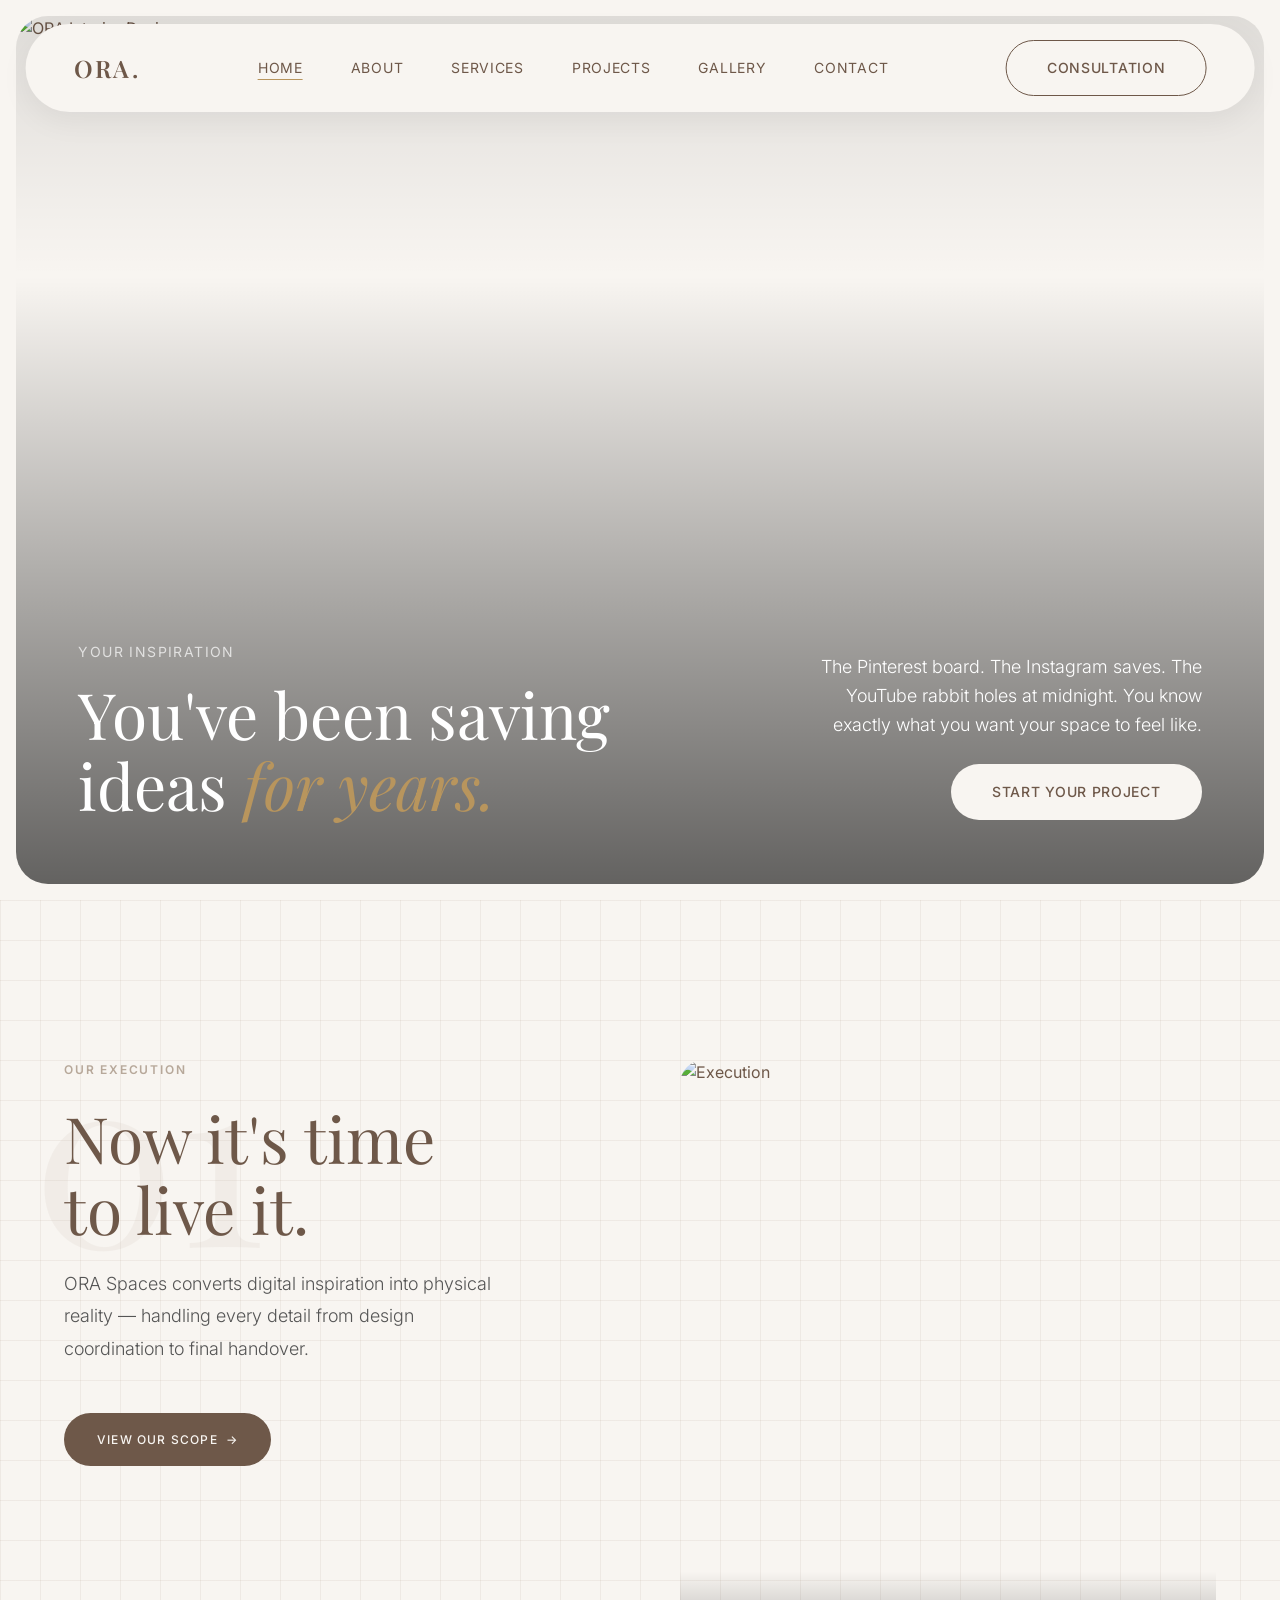
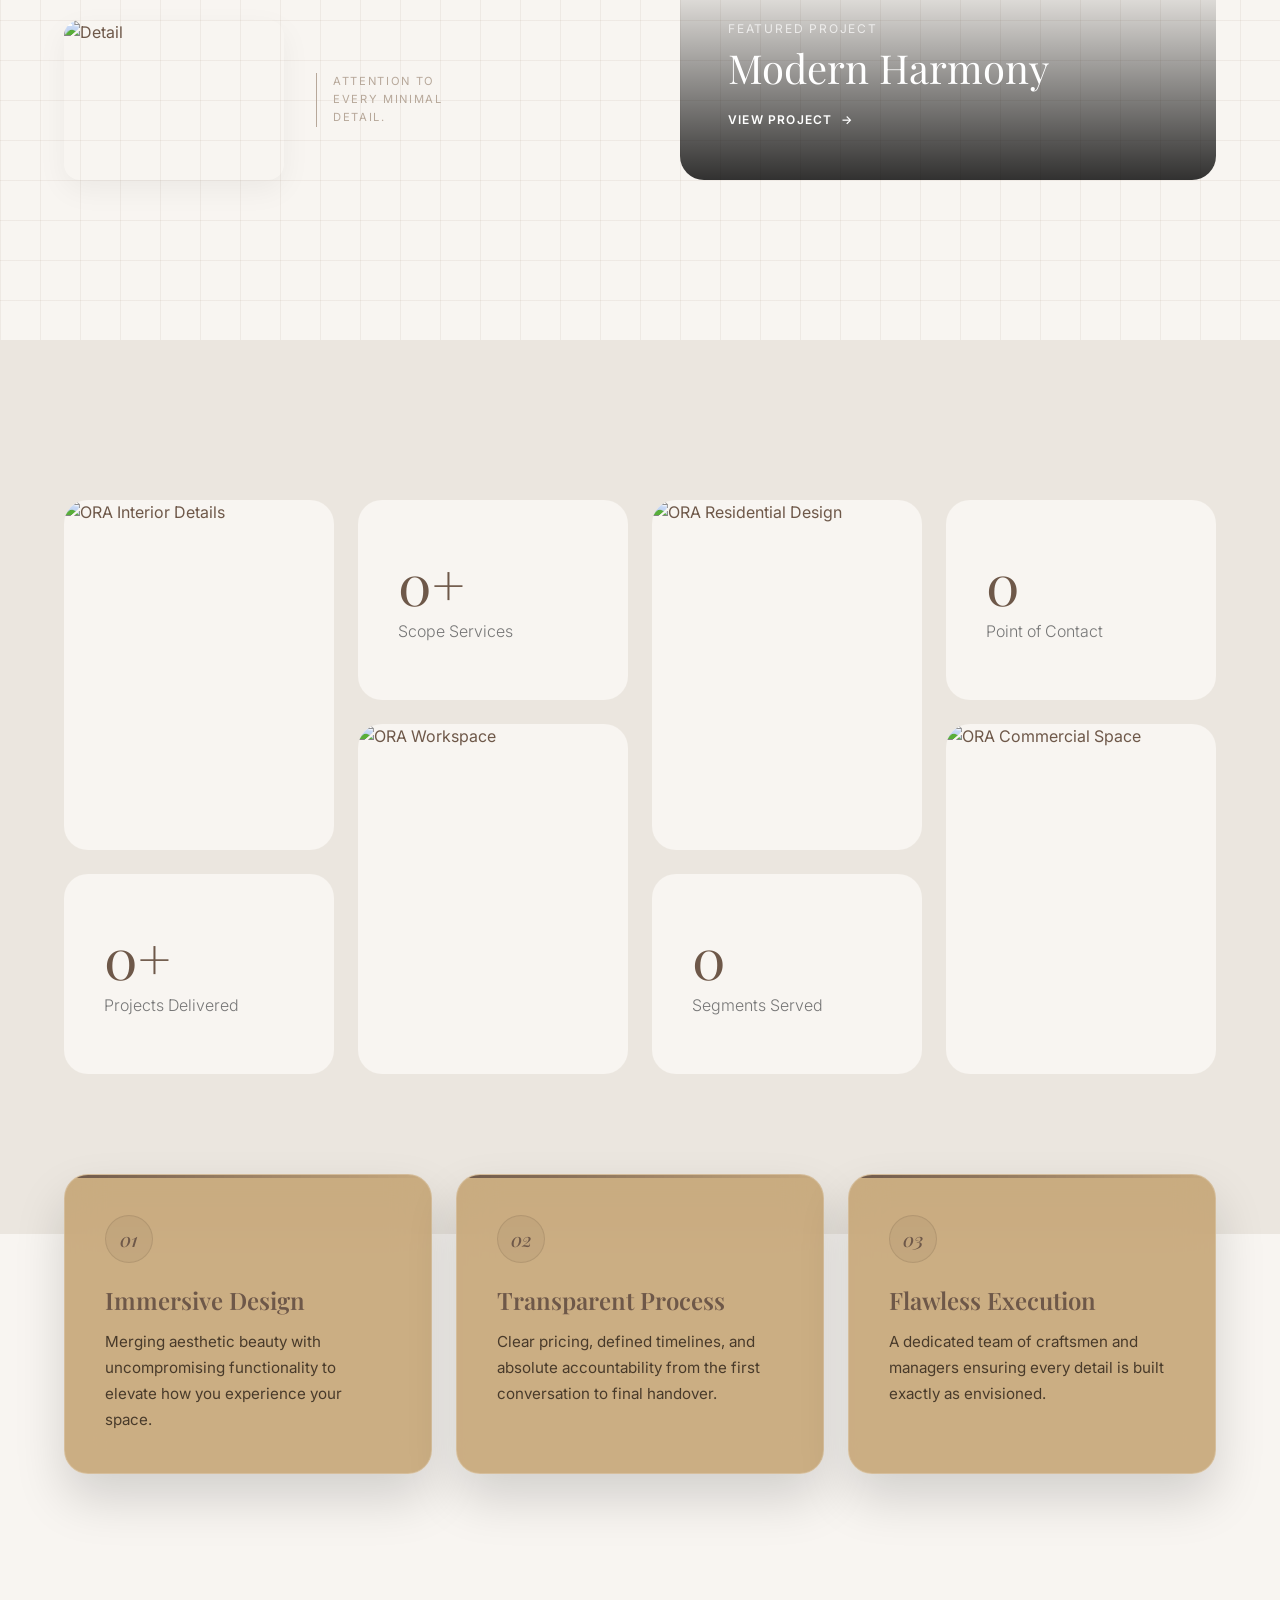
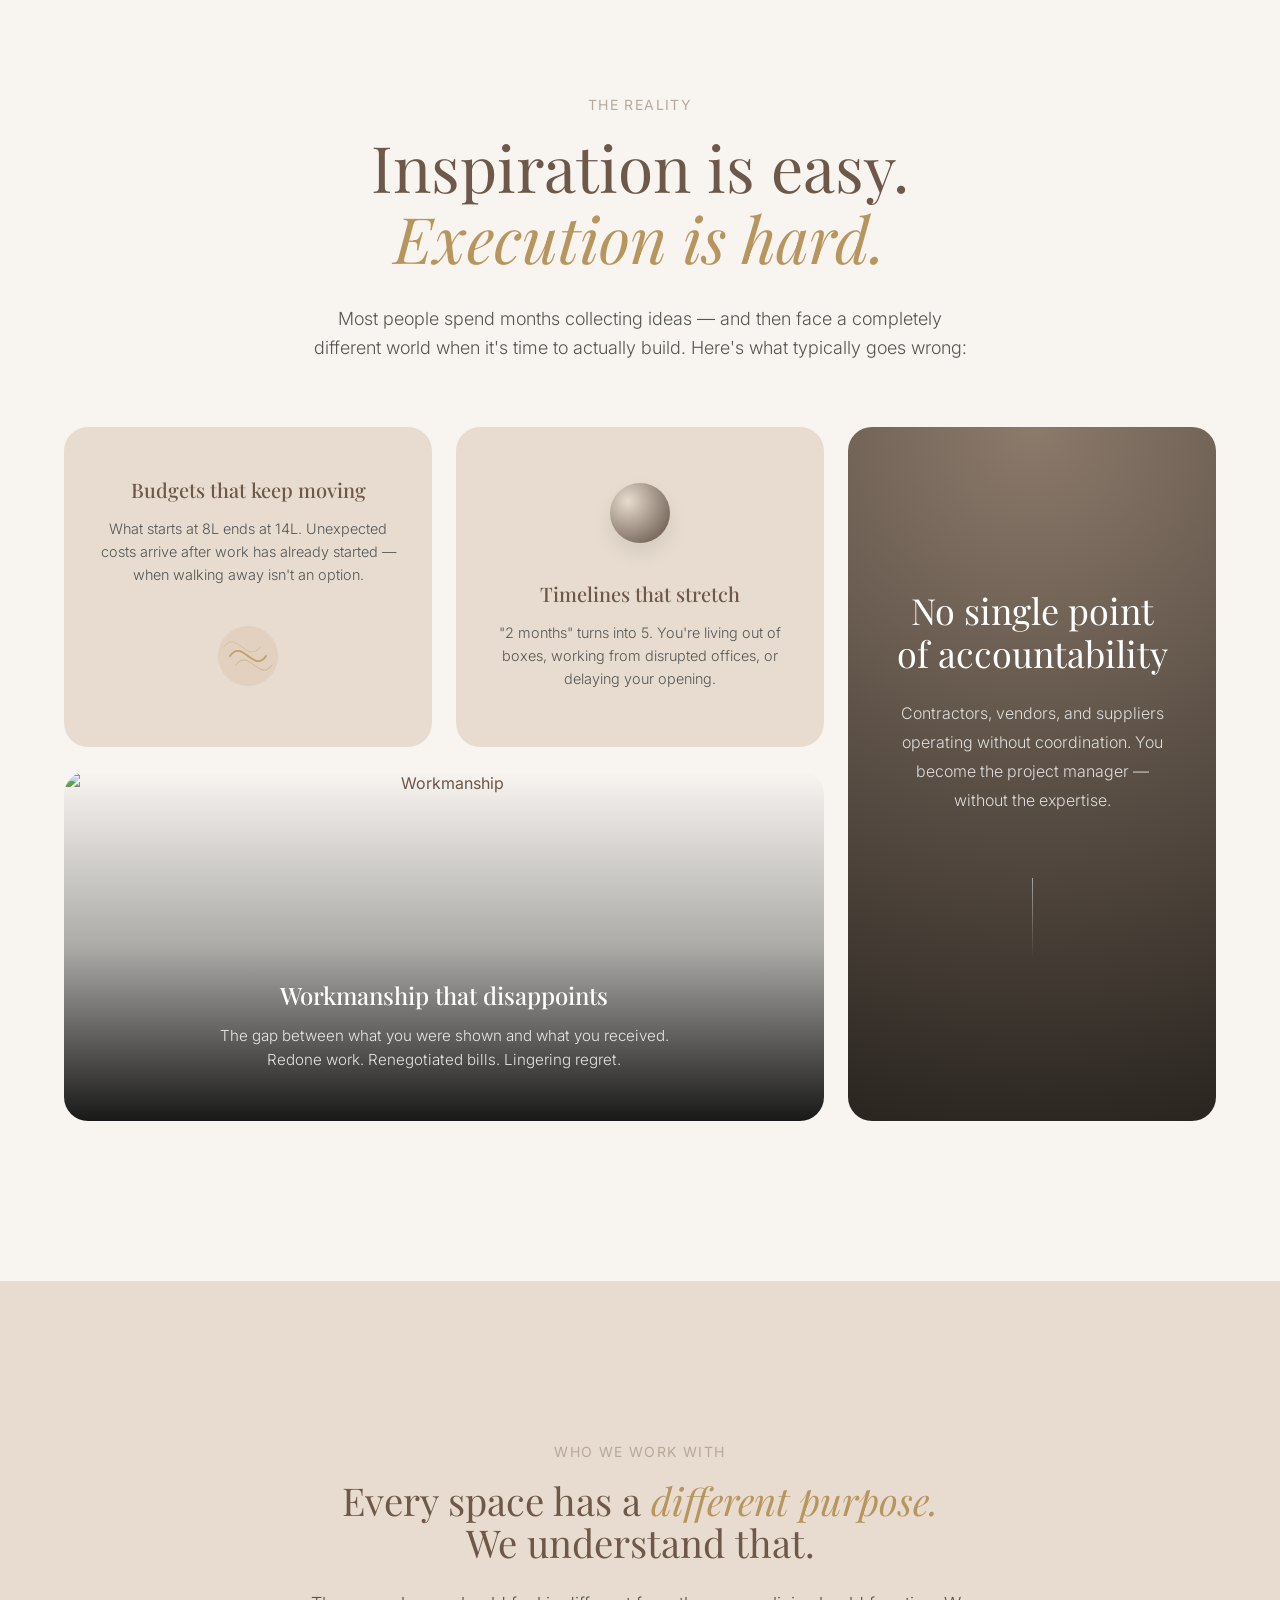
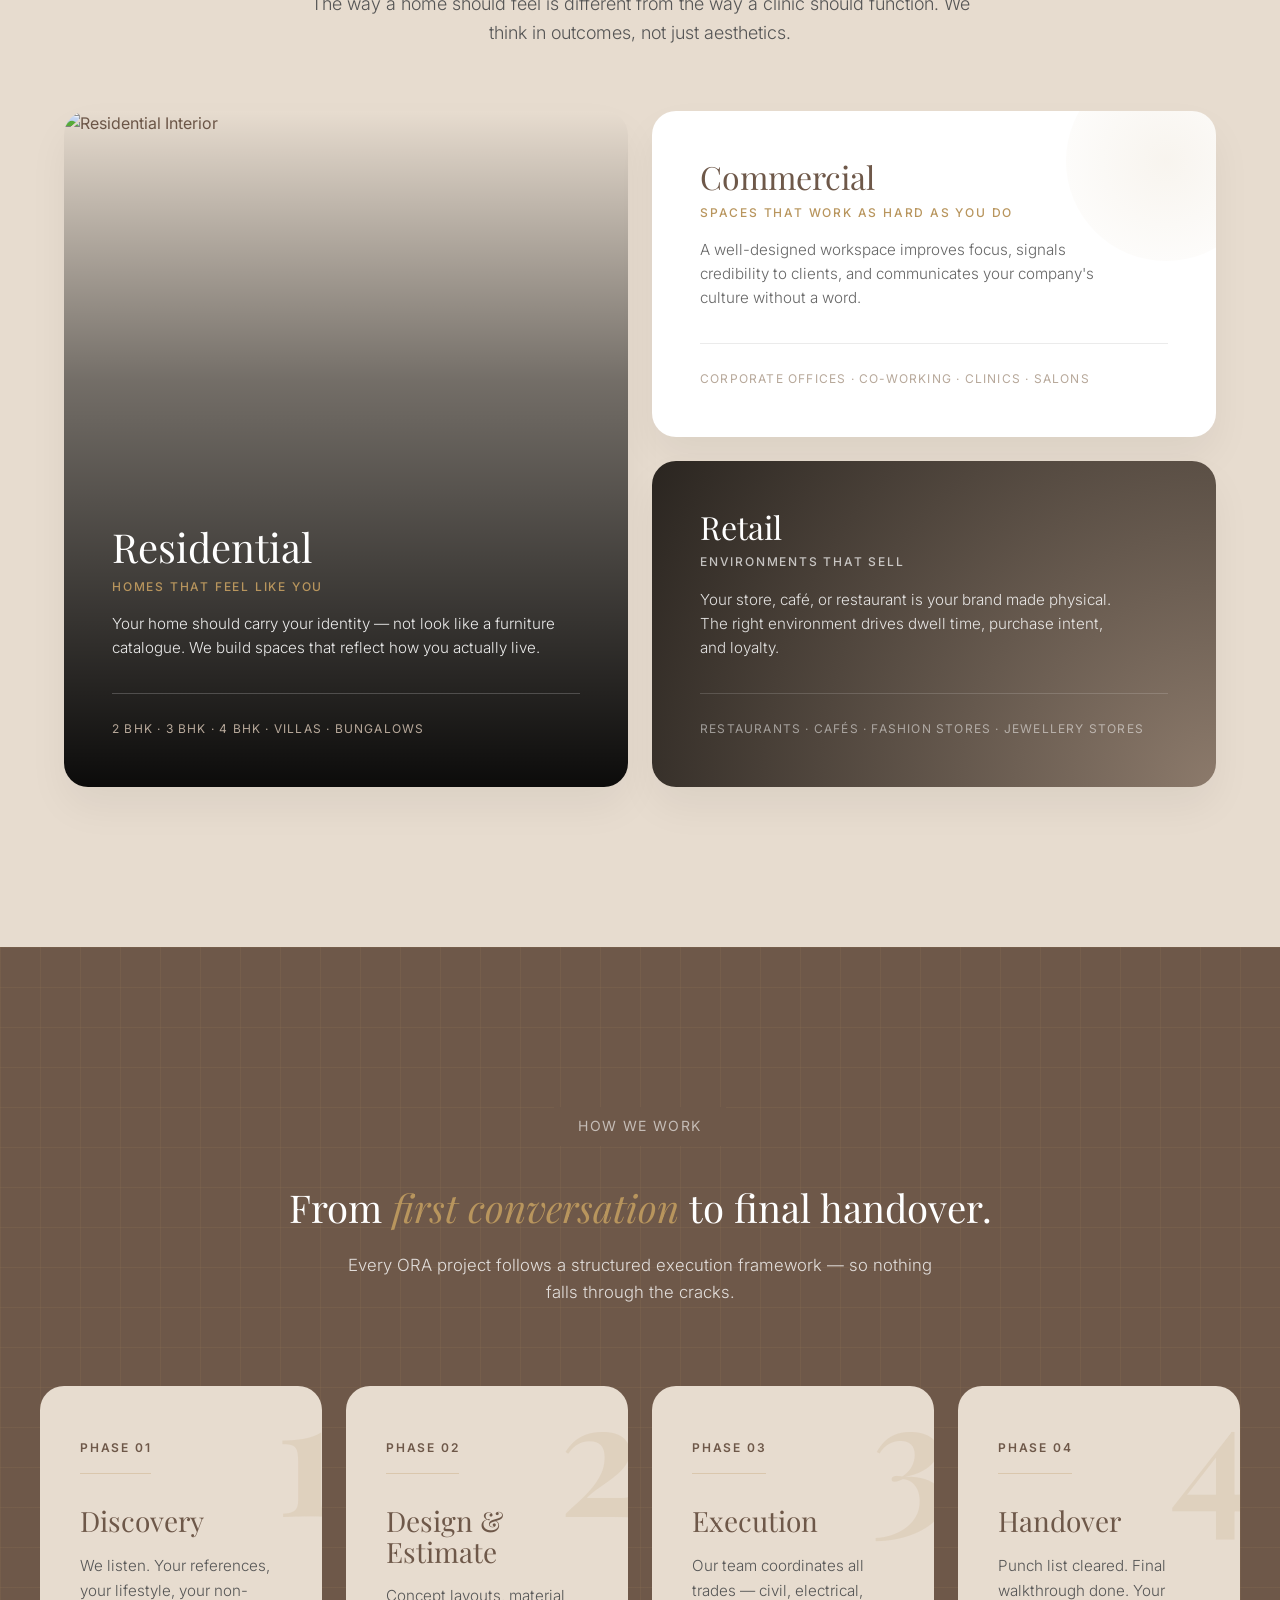
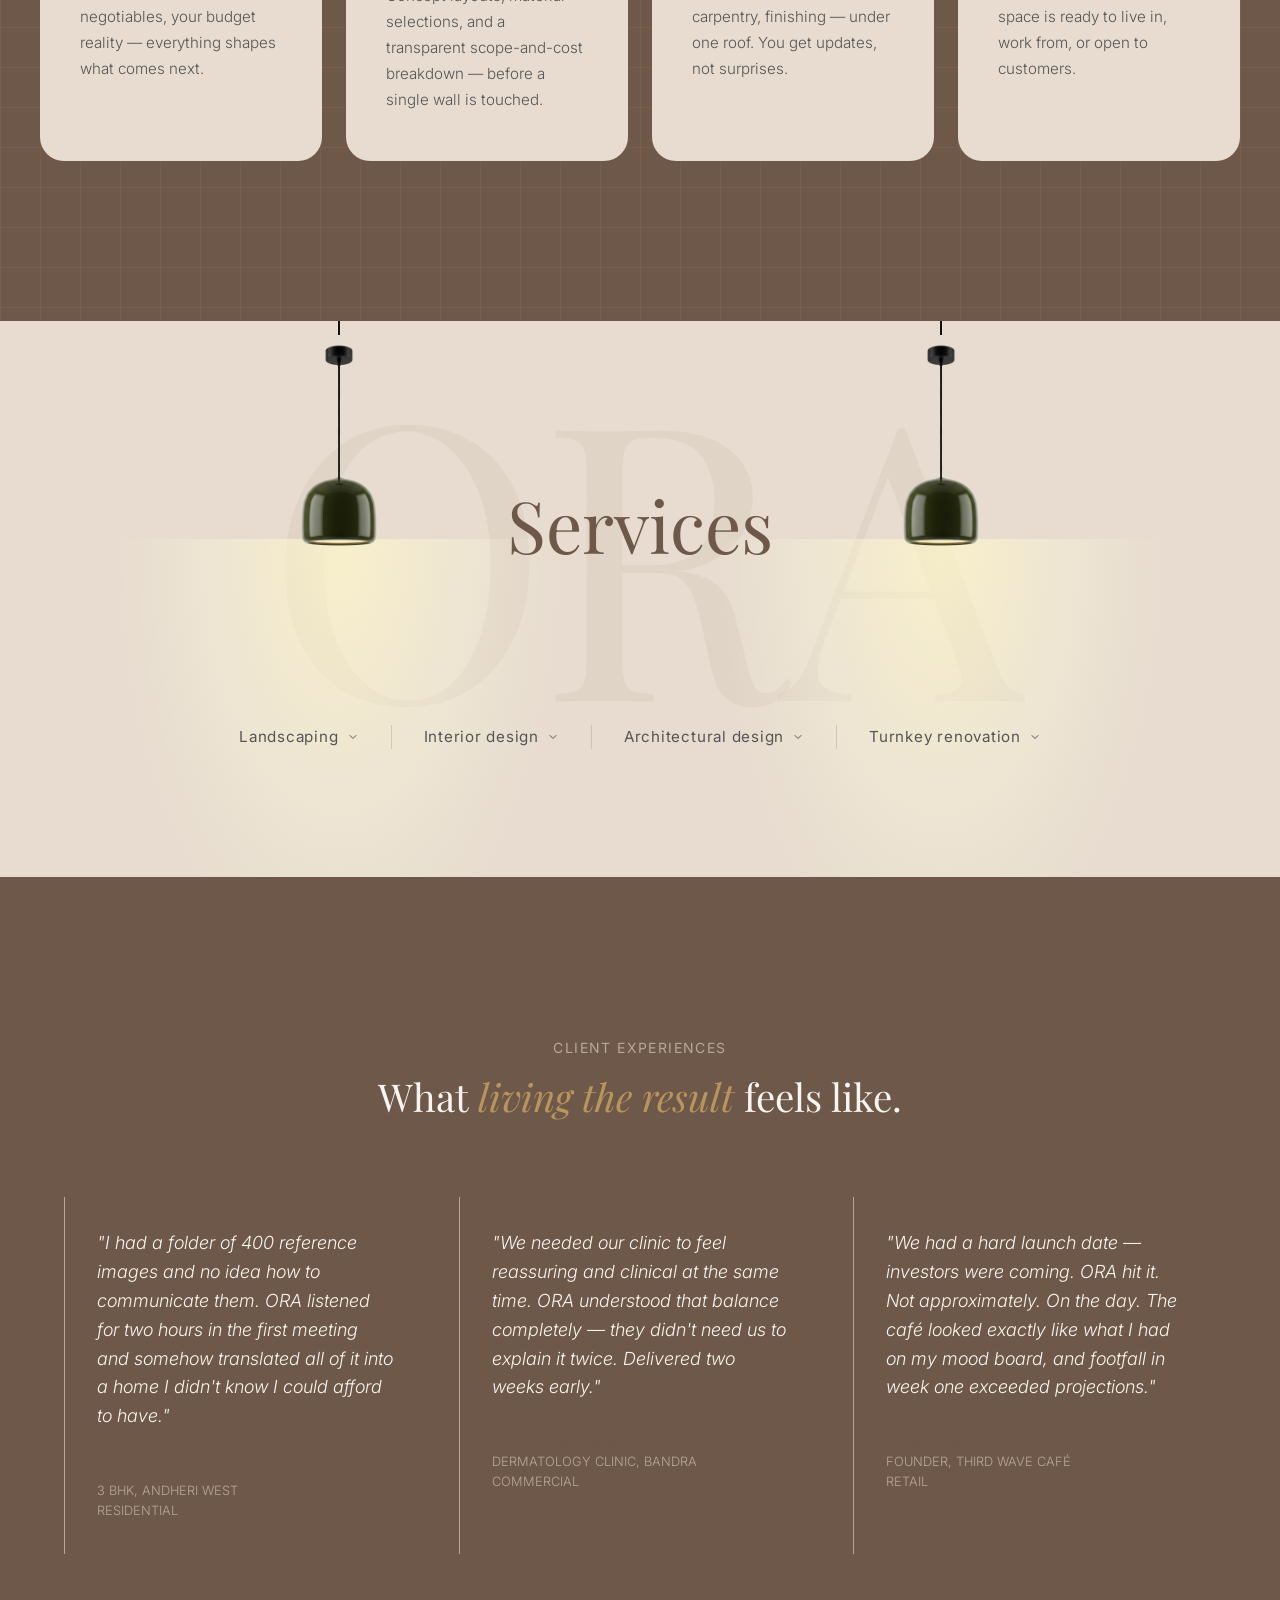
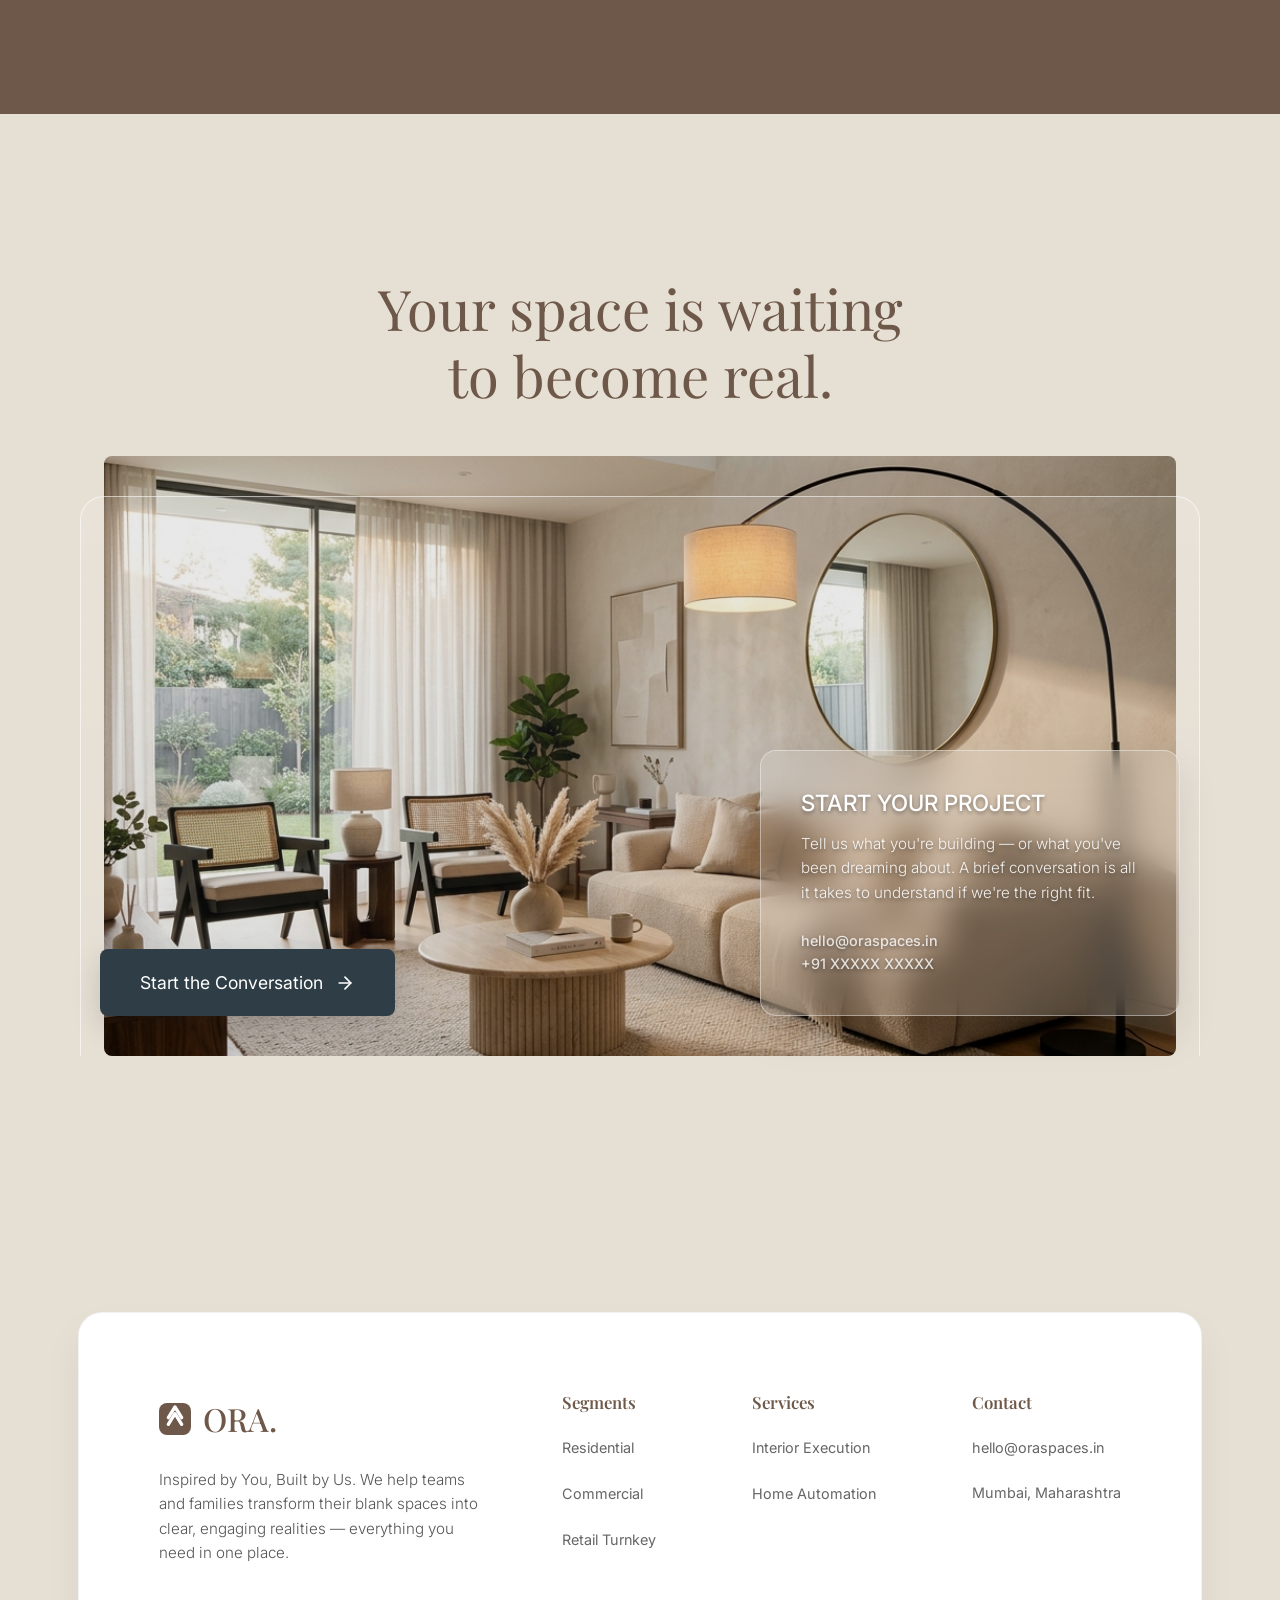
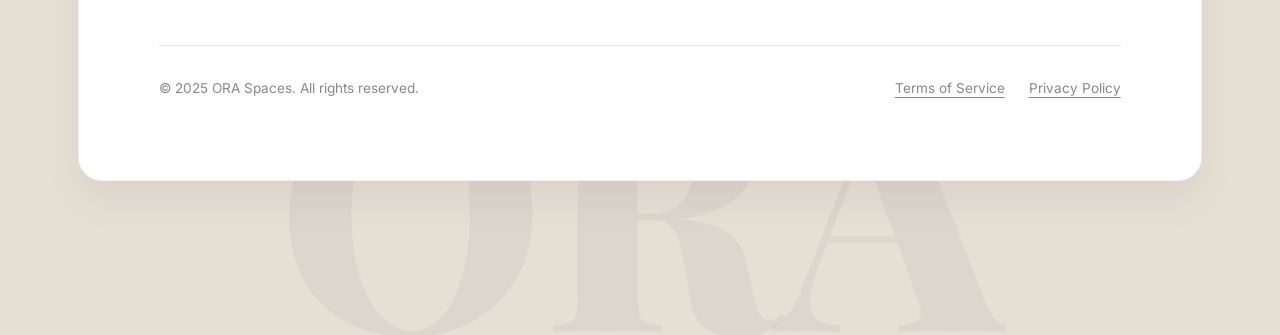
==== commit 9f4173bf: "feat: implement modern website structure with GSAP animations, Three.js 3D elements, and smooth scro" ====
--- a/index.html
+++ b/index.html
@@ -155,36 +155,39 @@
 
         <!-- Floating Overlap Cards -->
         <div class="container overlap-cards" style="position: relative; z-index: 10; margin-top: -60px; margin-bottom: 60px;" data-animate="fade-up">
-            <style>
-                .overlap-cards-grid {
-                    display: grid; 
-                    grid-template-columns: repeat(3, 1fr); 
-                    gap: 2rem;
-                }
-                @media (max-width: 992px) {
-                    .overlap-cards-grid {
-                        grid-template-columns: 1fr;
-                    }
-                    .overlap-cards {
-                        margin-top: -30px !important;
-                    }
-                }
-            </style>
-            <div class="overlap-cards-grid">
+            <div class="overlap-cards-grid" style="display: grid; grid-template-columns: repeat(auto-fit, minmax(300px, 1fr)); gap: 1.5rem;">
                 <!-- Card 1 -->
-                <div style="background-color: #ffffff; color: var(--color-dark-brown); padding: 2.5rem; border-radius: 1rem; box-shadow: 0 20px 40px rgba(0,0,0,0.08); border-top: 4px solid var(--color-luxury-gold);">
-                    <h4 style="font-family: var(--font-heading); font-size: 1.5rem; margin-bottom: 1rem; font-weight: 600;">Immersive Design</h4>
-                    <p style="font-size: 0.95rem; color: #666; line-height: 1.6;">Merging aesthetic beauty with uncompromising functionality to elevate how you experience your space.</p>
+                <div class="overlap-card hover-scale" style="background: rgba(195, 162, 112, 0.85); backdrop-filter: blur(20px); border: 1px solid rgba(255, 255, 255, 0.2); border-radius: 1.5rem; padding: 2.5rem; box-shadow: 0 25px 50px rgba(0,0,0,0.15); transition: all 0.4s ease; text-align: left; position: relative; overflow: hidden; display: flex; flex-direction: column;" onmouseover="this.style.background='rgba(205, 172, 122, 0.95)'; this.style.borderColor='rgba(255, 255, 255, 0.4)'" onmouseout="this.style.background='rgba(195, 162, 112, 0.85)'; this.style.borderColor='rgba(255, 255, 255, 0.2)'">
+                    <div style="position: absolute; top: 0; left: 0; width: 100%; height: 3px; background: linear-gradient(90deg, var(--color-dark-brown), transparent);"></div>
+                    <div style="display: flex; align-items: center; justify-content: space-between; margin-bottom: 1.5rem;">
+                        <div style="width: 48px; height: 48px; border-radius: 50%; background: rgba(40, 30, 20, 0.05); display: flex; align-items: center; justify-content: center; border: 1px solid rgba(40, 30, 20, 0.1);">
+                            <span style="color: var(--color-dark-brown); font-family: var(--font-heading); font-size: 1.2rem; font-weight: 500; font-style: italic;">01</span>
+                        </div>
+                    </div>
+                    <h4 style="font-family: var(--font-heading); font-size: 1.5rem; margin-bottom: 1rem; font-weight: 600; color: var(--color-dark-brown);">Immersive Design</h4>
+                    <p style="font-size: 0.95rem; color: rgba(40, 30, 20, 0.8); line-height: 1.7; font-weight: 400;">Merging aesthetic beauty with uncompromising functionality to elevate how you experience your space.</p>
                 </div>
                 <!-- Card 2 -->
-                <div style="background-color: #ffffff; color: var(--color-dark-brown); padding: 2.5rem; border-radius: 1rem; box-shadow: 0 20px 40px rgba(0,0,0,0.08); border-top: 4px solid var(--color-luxury-gold);">
-                    <h4 style="font-family: var(--font-heading); font-size: 1.5rem; margin-bottom: 1rem; font-weight: 600;">Transparent Process</h4>
-                    <p style="font-size: 0.95rem; color: #666; line-height: 1.6;">Clear pricing, defined timelines, and absolute accountability from the first conversation to final handover.</p>
+                <div class="overlap-card hover-scale" style="background: rgba(195, 162, 112, 0.85); backdrop-filter: blur(20px); border: 1px solid rgba(255, 255, 255, 0.2); border-radius: 1.5rem; padding: 2.5rem; box-shadow: 0 25px 50px rgba(0,0,0,0.15); transition: all 0.4s ease; text-align: left; position: relative; overflow: hidden; display: flex; flex-direction: column;" onmouseover="this.style.background='rgba(205, 172, 122, 0.95)'; this.style.borderColor='rgba(255, 255, 255, 0.4)'" onmouseout="this.style.background='rgba(195, 162, 112, 0.85)'; this.style.borderColor='rgba(255, 255, 255, 0.2)'">
+                    <div style="position: absolute; top: 0; left: 0; width: 100%; height: 3px; background: linear-gradient(90deg, var(--color-dark-brown), transparent);"></div>
+                    <div style="display: flex; align-items: center; justify-content: space-between; margin-bottom: 1.5rem;">
+                        <div style="width: 48px; height: 48px; border-radius: 50%; background: rgba(40, 30, 20, 0.05); display: flex; align-items: center; justify-content: center; border: 1px solid rgba(40, 30, 20, 0.1);">
+                            <span style="color: var(--color-dark-brown); font-family: var(--font-heading); font-size: 1.2rem; font-weight: 500; font-style: italic;">02</span>
+                        </div>
+                    </div>
+                    <h4 style="font-family: var(--font-heading); font-size: 1.5rem; margin-bottom: 1rem; font-weight: 600; color: var(--color-dark-brown);">Transparent Process</h4>
+                    <p style="font-size: 0.95rem; color: rgba(40, 30, 20, 0.8); line-height: 1.7; font-weight: 400;">Clear pricing, defined timelines, and absolute accountability from the first conversation to final handover.</p>
                 </div>
                 <!-- Card 3 -->
-                <div style="background-color: #ffffff; color: var(--color-dark-brown); padding: 2.5rem; border-radius: 1rem; box-shadow: 0 20px 40px rgba(0,0,0,0.08); border-top: 4px solid var(--color-luxury-gold);">
-                    <h4 style="font-family: var(--font-heading); font-size: 1.5rem; margin-bottom: 1rem; font-weight: 600;">Flawless Execution</h4>
-                    <p style="font-size: 0.95rem; color: #666; line-height: 1.6;">A dedicated team of craftsmen and managers ensuring every detail is built exactly as envisioned.</p>
+                <div class="overlap-card hover-scale" style="background: rgba(195, 162, 112, 0.85); backdrop-filter: blur(20px); border: 1px solid rgba(255, 255, 255, 0.2); border-radius: 1.5rem; padding: 2.5rem; box-shadow: 0 25px 50px rgba(0,0,0,0.15); transition: all 0.4s ease; text-align: left; position: relative; overflow: hidden; display: flex; flex-direction: column;" onmouseover="this.style.background='rgba(205, 172, 122, 0.95)'; this.style.borderColor='rgba(255, 255, 255, 0.4)'" onmouseout="this.style.background='rgba(195, 162, 112, 0.85)'; this.style.borderColor='rgba(255, 255, 255, 0.2)'">
+                    <div style="position: absolute; top: 0; left: 0; width: 100%; height: 3px; background: linear-gradient(90deg, var(--color-dark-brown), transparent);"></div>
+                    <div style="display: flex; align-items: center; justify-content: space-between; margin-bottom: 1.5rem;">
+                        <div style="width: 48px; height: 48px; border-radius: 50%; background: rgba(40, 30, 20, 0.05); display: flex; align-items: center; justify-content: center; border: 1px solid rgba(40, 30, 20, 0.1);">
+                            <span style="color: var(--color-dark-brown); font-family: var(--font-heading); font-size: 1.2rem; font-weight: 500; font-style: italic;">03</span>
+                        </div>
+                    </div>
+                    <h4 style="font-family: var(--font-heading); font-size: 1.5rem; margin-bottom: 1rem; font-weight: 600; color: var(--color-dark-brown);">Flawless Execution</h4>
+                    <p style="font-size: 0.95rem; color: rgba(40, 30, 20, 0.8); line-height: 1.7; font-weight: 400;">A dedicated team of craftsmen and managers ensuring every detail is built exactly as envisioned.</p>
                 </div>
             </div>
         </div>
@@ -197,10 +200,10 @@
                 <p style="margin: 2rem 0; font-size: 1.125rem; color: #555;" data-animate="fade-up">Most people spend months collecting ideas — and then face a completely different world when it's time to actually build. Here's what typically goes wrong:</p>
             </div>
             
-            <div class="container bento-grid" style="margin-top: 4rem; display: grid; grid-template-columns: repeat(3, 1fr); gap: 1.5rem; grid-auto-rows: minmax(320px, auto);" data-animate="fade-up">
+            <div class="container bento-grid" style="margin-top: 4rem;" data-animate="fade-up">
                 
                 <!-- Card 1: Top Left -->
-                <div style="background-color: var(--color-primary-cream); border-radius: 1.5rem; padding: 3rem 2rem; display: flex; flex-direction: column; align-items: center; justify-content: center; text-align: center; grid-column: 1; grid-row: 1;">
+                <div class="bento-grid-card" style="grid-column: 1; grid-row: 1;">
                     <h3 style="font-size: 1.25rem; margin-bottom: 1rem; font-weight: 500;">Budgets that keep moving</h3>
                     <p style="font-size: 0.9rem; color: #555; line-height: 1.6;">What starts at 8L ends at 14L. Unexpected costs arrive after work has already started — when walking away isn't an option.</p>
                     <div style="margin-top: 2.5rem;">
@@ -214,7 +217,7 @@
                 </div>
 
                 <!-- Card 2: Top Middle -->
-                <div style="background-color: var(--color-primary-cream); border-radius: 1.5rem; padding: 3rem 2rem; display: flex; flex-direction: column; align-items: center; justify-content: center; text-align: center; grid-column: 2; grid-row: 1;">
+                <div class="bento-grid-card" style="grid-column: 2; grid-row: 1;">
                     <div style="width: 60px; height: 60px; background: radial-gradient(circle at 30% 30%, #E7DCCF, #5A4A3E); border-radius: 50%; margin-bottom: 2.5rem; box-shadow: 0 10px 20px rgba(0,0,0,0.08);"></div>
                     <h3 style="font-size: 1.25rem; margin-bottom: 1rem; font-weight: 500;">Timelines that stretch</h3>
                     <p style="font-size: 0.9rem; color: #555; line-height: 1.6;">"2 months" turns into 5. You're living out of boxes, working from disrupted offices, or delaying your opening.</p>
@@ -239,26 +242,7 @@
                 </div>
             </div>
             
-            <style>
-                @media (max-width: 992px) {
-                    .bento-grid {
-                        grid-template-columns: 1fr 1fr !important;
-                    }
-                    .bento-grid > div:nth-child(4) {
-                        grid-column: 1 / span 2 !important;
-                        grid-row: 3 !important;
-                    }
-                }
-                @media (max-width: 768px) {
-                    .bento-grid {
-                        grid-template-columns: 1fr !important;
-                    }
-                    .bento-grid > div {
-                        grid-column: 1 !important;
-                        grid-row: auto !important;
-                    }
-                }
-            </style>
+
         </section>
 
         <!-- Section: Segments Served (Bento Grid) -->
@@ -271,10 +255,10 @@
                 </div>
             </div>
             
-            <div class="container segments-bento" style="display: grid; grid-template-columns: 1fr 1fr; gap: 1.5rem; grid-auto-rows: minmax(280px, auto);" data-animate="fade-up">
+            <div class="container segments-bento" data-animate="fade-up">
                 
                 <!-- Left Tall Card: Residential -->
-                <div style="border-radius: 1.5rem; overflow: hidden; position: relative; grid-row: 1 / span 2; min-height: 600px; padding: 3rem; display: flex; flex-direction: column; justify-content: flex-end; box-shadow: 0 20px 40px rgba(0,0,0,0.05);">
+                <div class="segment-card" style="grid-row: 1 / span 2; min-height: 600px; justify-content: flex-end;">
                     <img src="https://images.unsplash.com/photo-1600210492486-724fe5c67fb0?auto=format&fit=crop&q=80&w=800" alt="Residential Interior" style="position: absolute; top: 0; left: 0; width: 100%; height: 100%; object-fit: cover; z-index: 0; transition: transform 0.6s ease;" onmouseover="this.style.transform='scale(1.05)'" onmouseout="this.style.transform='scale(1)'">
                     <div style="position: absolute; top: 0; left: 0; width: 100%; height: 100%; background: linear-gradient(to top, rgba(0,0,0,0.95) 0%, rgba(0,0,0,0.5) 60%, rgba(0,0,0,0) 100%); z-index: 1;"></div>
                     <div style="position: relative; z-index: 2; color: #fff;">
@@ -286,7 +270,7 @@
                 </div>
 
                 <!-- Right Top Card: Commercial -->
-                <div style="background-color: #fff; border-radius: 1.5rem; padding: 3rem; display: flex; flex-direction: column; justify-content: center; position: relative; overflow: hidden; box-shadow: 0 10px 40px rgba(0,0,0,0.03);">
+                <div class="segment-card" style="background-color: #fff;">
                     <div style="position: absolute; top: -50px; right: -50px; width: 200px; height: 200px; background: radial-gradient(circle, rgba(184,149,93,0.1), transparent); border-radius: 50%; pointer-events: none;"></div>
                     <h3 style="font-size: 2rem; margin-bottom: 0.5rem; font-family: var(--font-heading); font-weight: 400; color: var(--color-dark-brown);">Commercial</h3>
                     <span class="subtitle" style="color: var(--color-luxury-gold); font-weight: 500; display: block; margin-bottom: 1rem; letter-spacing: 0.15em; font-size: 0.75rem;">Spaces That Work as Hard as You Do</span>
@@ -295,7 +279,7 @@
                 </div>
 
                 <!-- Right Bottom Card: Retail -->
-                <div style="background: radial-gradient(circle at 100% 100%, #8C7A6B 0%, #2A2520 100%); border-radius: 1.5rem; padding: 3rem; display: flex; flex-direction: column; justify-content: center; position: relative; overflow: hidden; color: #fff; box-shadow: 0 20px 40px rgba(0,0,0,0.1);">
+                <div class="segment-card" style="background: radial-gradient(circle at 100% 100%, #8C7A6B 0%, #2A2520 100%); color: #fff;">
                     <h3 style="font-size: 2rem; margin-bottom: 0.5rem; font-family: var(--font-heading); font-weight: 400; color: #fff;">Retail</h3>
                     <span class="subtitle" style="color: rgba(255,255,255,0.7); font-weight: 500; display: block; margin-bottom: 1rem; letter-spacing: 0.15em; font-size: 0.75rem;">Environments That Sell</span>
                     <p style="font-size: 0.95rem; color: rgba(255,255,255,0.85); line-height: 1.6; margin-bottom: 2rem; max-width: 90%;">Your store, café, or restaurant is your brand made physical. The right environment drives dwell time, purchase intent, and loyalty.</p>
@@ -304,17 +288,7 @@
 
             </div>
 
-            <style>
-                @media (max-width: 992px) {
-                    .segments-bento {
-                        grid-template-columns: 1fr !important;
-                    }
-                    .segments-bento > div {
-                        grid-row: auto !important;
-                        min-height: 350px;
-                    }
-                }
-            </style>
+
         </section>
 
         <!-- Section 7: How We Work (Premium Process Grid) -->
@@ -327,43 +301,35 @@
                     <p style="color: rgba(255,255,255,0.8); max-width: 600px; margin: 1.5rem auto 0; font-size: 1.05rem; line-height: 1.6;">Every ORA project follows a structured execution framework — so nothing falls through the cracks.</p>
                 </div>
 
-                <style>
-                    @media (max-width: 992px) {
-                        .how-we-work-grid { grid-template-columns: repeat(2, 1fr) !important; }
-                    }
-                    @media (max-width: 576px) {
-                        .how-we-work-grid { grid-template-columns: 1fr !important; }
-                    }
-                </style>
-                <div class="how-we-work-grid" style="display: grid; grid-template-columns: repeat(4, 1fr); gap: 1.5rem;" data-animate="fade-up">
+                <div class="how-we-work-grid" data-animate="fade-up">
                     
                     <!-- Step 1 -->
-                    <div style="background-color: var(--color-primary-cream); border-radius: 1.5rem; padding: 3rem 2.5rem; position: relative; overflow: hidden; transition: transform 0.4s cubic-bezier(0.165, 0.84, 0.44, 1), box-shadow 0.4s ease;" onmouseover="this.style.transform='translateY(-8px)'; this.style.boxShadow='0 20px 40px rgba(0,0,0,0.4)'" onmouseout="this.style.transform='translateY(0)'; this.style.boxShadow='none'">
-                        <div style="position: absolute; top: -15px; right: -15px; font-size: 10rem; font-weight: 700; color: rgba(184, 149, 93, 0.15); font-family: var(--font-heading); line-height: 1; pointer-events: none; transition: color 0.4s ease;" onmouseover="this.style.color='rgba(184,149,93,0.3)'" onmouseout="this.style.color='rgba(184, 149, 93, 0.15)'">1</div>
+                    <div class="work-step-card">
+                        <div class="work-step-bg-number">1</div>
                         <div style="color: var(--color-dark-brown); font-size: 0.75rem; font-weight: 600; margin-bottom: 2rem; border-bottom: 1px solid rgba(184,149,93,0.3); padding-bottom: 1rem; display: inline-block; text-transform: uppercase; letter-spacing: 0.15em;">Phase 01</div>
                         <h3 style="font-size: 1.75rem; margin-bottom: 1rem; color: var(--color-dark-brown); font-family: var(--font-heading); font-weight: 400;">Discovery</h3>
                         <p style="font-size: 0.95rem; color: #555; line-height: 1.7; position: relative; z-index: 2;">We listen. Your references, your lifestyle, your non-negotiables, your budget reality — everything shapes what comes next.</p>
                     </div>
 
                     <!-- Step 2 -->
-                    <div style="background-color: var(--color-primary-cream); border-radius: 1.5rem; padding: 3rem 2.5rem; position: relative; overflow: hidden; transition: transform 0.4s cubic-bezier(0.165, 0.84, 0.44, 1), box-shadow 0.4s ease;" onmouseover="this.style.transform='translateY(-8px)'; this.style.boxShadow='0 20px 40px rgba(0,0,0,0.4)'" onmouseout="this.style.transform='translateY(0)'; this.style.boxShadow='none'">
-                        <div style="position: absolute; top: -15px; right: -15px; font-size: 10rem; font-weight: 700; color: rgba(184, 149, 93, 0.15); font-family: var(--font-heading); line-height: 1; pointer-events: none; transition: color 0.4s ease;" onmouseover="this.style.color='rgba(184,149,93,0.3)'" onmouseout="this.style.color='rgba(184, 149, 93, 0.15)'">2</div>
+                    <div class="work-step-card">
+                        <div class="work-step-bg-number">2</div>
                         <div style="color: var(--color-dark-brown); font-size: 0.75rem; font-weight: 600; margin-bottom: 2rem; border-bottom: 1px solid rgba(184,149,93,0.3); padding-bottom: 1rem; display: inline-block; text-transform: uppercase; letter-spacing: 0.15em;">Phase 02</div>
                         <h3 style="font-size: 1.75rem; margin-bottom: 1rem; color: var(--color-dark-brown); font-family: var(--font-heading); font-weight: 400;">Design & Estimate</h3>
                         <p style="font-size: 0.95rem; color: #555; line-height: 1.7; position: relative; z-index: 2;">Concept layouts, material selections, and a transparent scope-and-cost breakdown — before a single wall is touched.</p>
                     </div>
 
                     <!-- Step 3 -->
-                    <div style="background-color: var(--color-primary-cream); border-radius: 1.5rem; padding: 3rem 2.5rem; position: relative; overflow: hidden; transition: transform 0.4s cubic-bezier(0.165, 0.84, 0.44, 1), box-shadow 0.4s ease;" onmouseover="this.style.transform='translateY(-8px)'; this.style.boxShadow='0 20px 40px rgba(0,0,0,0.4)'" onmouseout="this.style.transform='translateY(0)'; this.style.boxShadow='none'">
-                        <div style="position: absolute; top: -15px; right: -15px; font-size: 10rem; font-weight: 700; color: rgba(184, 149, 93, 0.15); font-family: var(--font-heading); line-height: 1; pointer-events: none; transition: color 0.4s ease;" onmouseover="this.style.color='rgba(184,149,93,0.3)'" onmouseout="this.style.color='rgba(184, 149, 93, 0.15)'">3</div>
+                    <div class="work-step-card">
+                        <div class="work-step-bg-number">3</div>
                         <div style="color: var(--color-dark-brown); font-size: 0.75rem; font-weight: 600; margin-bottom: 2rem; border-bottom: 1px solid rgba(184,149,93,0.3); padding-bottom: 1rem; display: inline-block; text-transform: uppercase; letter-spacing: 0.15em;">Phase 03</div>
                         <h3 style="font-size: 1.75rem; margin-bottom: 1rem; color: var(--color-dark-brown); font-family: var(--font-heading); font-weight: 400;">Execution</h3>
                         <p style="font-size: 0.95rem; color: #555; line-height: 1.7; position: relative; z-index: 2;">Our team coordinates all trades — civil, electrical, carpentry, finishing — under one roof. You get updates, not surprises.</p>
                     </div>
 
                     <!-- Step 4 -->
-                    <div style="background-color: var(--color-primary-cream); border-radius: 1.5rem; padding: 3rem 2.5rem; position: relative; overflow: hidden; transition: transform 0.4s cubic-bezier(0.165, 0.84, 0.44, 1), box-shadow 0.4s ease;" onmouseover="this.style.transform='translateY(-8px)'; this.style.boxShadow='0 20px 40px rgba(0,0,0,0.4)'" onmouseout="this.style.transform='translateY(0)'; this.style.boxShadow='none'">
-                        <div style="position: absolute; top: -15px; right: -15px; font-size: 10rem; font-weight: 700; color: rgba(184, 149, 93, 0.15); font-family: var(--font-heading); line-height: 1; pointer-events: none; transition: color 0.4s ease;" onmouseover="this.style.color='rgba(184,149,93,0.3)'" onmouseout="this.style.color='rgba(184, 149, 93, 0.15)'">4</div>
+                    <div class="work-step-card">
+                        <div class="work-step-bg-number">4</div>
                         <div style="color: var(--color-dark-brown); font-size: 0.75rem; font-weight: 600; margin-bottom: 2rem; border-bottom: 1px solid rgba(184,149,93,0.3); padding-bottom: 1rem; display: inline-block; text-transform: uppercase; letter-spacing: 0.15em;">Phase 04</div>
                         <h3 style="font-size: 1.75rem; margin-bottom: 1rem; color: var(--color-dark-brown); font-family: var(--font-heading); font-weight: 400;">Handover</h3>
                         <p style="font-size: 0.95rem; color: #555; line-height: 1.7; position: relative; z-index: 2;">Punch list cleared. Final walkthrough done. Your space is ready to live in, work from, or open to customers.</p>
--- a/css/style.css
+++ b/css/style.css
@@ -677,6 +677,264 @@
   min-height: 100px;
 }
 
+/* --- Custom Utility & Grid Classes (Extracted from index.html) --- */
+.overlap-cards-grid {
+  display: grid; 
+  grid-template-columns: repeat(3, 1fr); 
+  gap: 2rem;
+}
+.overlap-card {
+  background-color: #ffffff; 
+  color: var(--color-dark-brown); 
+  padding: 2.5rem; 
+  border-radius: 1rem; 
+  box-shadow: 0 20px 40px rgba(0,0,0,0.08); 
+  border-top: 4px solid var(--color-luxury-gold);
+}
+
+.bento-grid {
+  display: grid; 
+  grid-template-columns: repeat(3, 1fr); 
+  gap: 1.5rem; 
+  grid-auto-rows: minmax(320px, auto);
+}
+.bento-grid-card {
+  background-color: var(--color-primary-cream); 
+  border-radius: 1.5rem; 
+  padding: 3rem 2rem; 
+  display: flex; 
+  flex-direction: column; 
+  align-items: center; 
+  justify-content: center; 
+  text-align: center;
+}
+
+.segments-bento {
+  display: grid; 
+  grid-template-columns: 1fr 1fr; 
+  gap: 1.5rem; 
+  grid-auto-rows: minmax(280px, auto);
+}
+.segment-card {
+  border-radius: 1.5rem; 
+  overflow: hidden; 
+  position: relative; 
+  padding: 3rem; 
+  display: flex; 
+  flex-direction: column; 
+  justify-content: center; 
+  box-shadow: 0 20px 40px rgba(0,0,0,0.05);
+}
+
+.how-we-work-grid {
+  display: grid; 
+  grid-template-columns: repeat(4, 1fr); 
+  gap: 1.5rem;
+}
+.work-step-card {
+  background-color: var(--color-primary-cream); 
+  border-radius: 1.5rem; 
+  padding: 3rem 2.5rem; 
+  position: relative; 
+  overflow: hidden; 
+  transition: transform 0.4s cubic-bezier(0.165, 0.84, 0.44, 1), box-shadow 0.4s ease;
+}
+.work-step-card:hover {
+  transform: translateY(-8px);
+  box-shadow: 0 20px 40px rgba(0,0,0,0.4);
+}
+.work-step-bg-number {
+  position: absolute; 
+  top: -15px; 
+  right: -15px; 
+  font-size: 10rem; 
+  font-weight: 700; 
+  color: rgba(184, 149, 93, 0.15); 
+  font-family: var(--font-heading); 
+  line-height: 1; 
+  pointer-events: none; 
+  transition: color 0.4s ease;
+}
+.work-step-card:hover .work-step-bg-number {
+  color: rgba(184,149,93,0.3);
+}
+
+.glass-panel {
+  background: rgba(255, 255, 255, 0.15); 
+  backdrop-filter: blur(16px); 
+  -webkit-backdrop-filter: blur(16px); 
+  border: 1px solid rgba(255, 255, 255, 0.4); 
+  padding: 2.5rem; 
+  border-radius: 1rem; 
+  color: #fff; 
+  text-shadow: 0 2px 4px rgba(0,0,0,0.4); 
+  box-shadow: 0 20px 40px rgba(0,0,0,0.1);
+}
+
+.hover-text-dark { transition: color 0.3s; }
+.hover-text-dark:hover { color: var(--color-dark-brown) !important; }
+
+/* --- About Page Redesign Specifics --- */
+
+/* Split Screen Scroller */
+.split-scroller {
+  display: flex;
+  align-items: flex-start;
+  position: relative;
+  width: 100%;
+}
+.split-scroller-left {
+  width: 50%;
+  padding-right: 4rem;
+  position: sticky;
+  top: 20%;
+}
+.split-scroller-right {
+  width: 50%;
+  display: flex;
+  flex-direction: column;
+  gap: 10rem;
+  padding-bottom: 50vh; /* Space for scrolling */
+}
+.split-scroll-item {
+  height: 60vh;
+  display: flex;
+  align-items: center;
+  position: relative;
+  overflow: hidden;
+  border-radius: 1.5rem;
+}
+.split-scroll-item img {
+  width: 100%;
+  height: 100%;
+  object-fit: cover;
+  transition: transform 0.6s var(--ease-out-expo);
+}
+.split-scroll-item:hover img {
+  transform: scale(1.05);
+}
+
+/* Service Card Specifics */
+.service-card {
+  padding: 3rem;
+  background-color: var(--color-off-white);
+  border-radius: 1.5rem;
+  border: 1px solid rgba(0,0,0,0.05);
+  transition: transform 0.4s var(--ease-out-expo), box-shadow 0.4s var(--ease-out-expo), border-color 0.4s var(--ease-out-expo);
+}
+.service-card:hover {
+  transform: translateY(-8px) scale(1.01);
+  box-shadow: 0 20px 40px rgba(0,0,0,0.08);
+  border-color: rgba(184, 149, 93, 0.3);
+}
+
+/* Team Grid */
+.team-grid {
+  display: grid;
+  grid-template-columns: repeat(auto-fit, minmax(300px, 1fr));
+  gap: 2rem;
+}
+.team-member {
+  position: relative;
+  border-radius: 1.5rem;
+  overflow: hidden;
+  aspect-ratio: 3/4;
+  cursor: pointer;
+}
+.team-img {
+  width: 100%;
+  height: 100%;
+  object-fit: cover;
+  filter: grayscale(100%);
+  transition: filter 0.6s var(--ease-out-expo), transform 0.6s var(--ease-out-expo);
+}
+.team-member:hover .team-img {
+  filter: grayscale(0%);
+  transform: scale(1.03);
+}
+.team-info {
+  position: absolute;
+  bottom: 0; left: 0; right: 0;
+  padding: 2rem;
+  background: linear-gradient(to top, rgba(0,0,0,0.8), transparent);
+  color: var(--color-off-white);
+  transform: translateY(20px);
+  opacity: 0;
+  transition: transform 0.4s var(--ease-out-expo), opacity 0.4s var(--ease-out-expo);
+}
+.team-member:hover .team-info {
+  transform: translateY(0);
+  opacity: 1;
+}
+
+/* Interactive Timeline Vertical */
+.timeline-vertical {
+  position: relative;
+  max-width: 800px;
+  margin: 0 auto;
+  padding-left: 3rem;
+  border-left: 2px solid rgba(110, 88, 73, 0.2);
+}
+.timeline-vertical-item {
+  position: relative;
+  margin-bottom: 5rem;
+  opacity: 0.3;
+  transition: opacity 0.5s ease;
+}
+.timeline-vertical-item.active {
+  opacity: 1;
+}
+.timeline-dot {
+  position: absolute;
+  left: -3.65rem; /* center on the border */
+  top: 0;
+  width: 1.25rem;
+  height: 1.25rem;
+  background-color: var(--color-off-white);
+  border: 2px solid var(--color-luxury-gold);
+  border-radius: 50%;
+  transition: background-color 0.4s ease;
+}
+.timeline-vertical-item.active .timeline-dot {
+  background-color: var(--color-luxury-gold);
+}
+
+/* Testimonials Carousel */
+.testimonials-container {
+  overflow: hidden;
+  padding: 2rem 0;
+}
+.testimonials-track {
+  display: flex;
+  gap: 2rem;
+  width: max-content;
+}
+.testimonial-card {
+  width: 450px;
+  background-color: var(--color-primary-cream);
+  padding: 3rem;
+  border-radius: 1.5rem;
+  flex-shrink: 0;
+  display: flex;
+  flex-direction: column;
+  gap: 1.5rem;
+}
+.testimonial-quote {
+  font-family: var(--font-heading);
+  font-size: 1.5rem;
+  font-style: italic;
+  line-height: 1.4;
+  color: var(--color-dark-brown);
+}
+.testimonial-author {
+  font-family: var(--font-body);
+  font-weight: 600;
+  color: var(--color-luxury-gold);
+  text-transform: uppercase;
+  letter-spacing: 0.05em;
+  font-size: 0.875rem;
+}
+
 /* --- Responsive --- */
 @media (max-width: 1024px) {
   .split-editorial, .footer-grid {
@@ -691,9 +949,20 @@
     height: 50vh;
     position: relative;
   }
-  .hero {
+  .hero-bento-inner {
+    height: auto;
+    min-height: 80vh;
+  }
+  .hero-content-bottom {
     flex-direction: column;
-    justify-content: center;
+    align-items: flex-start;
+    gap: 2rem;
+    padding-bottom: 3rem;
+  }
+  .hero-left, .hero-right {
+    max-width: 100%;
+    text-align: left;
+    align-items: flex-start;
   }
   .stats-bento-grid {
     grid-template-columns: 1fr 1fr;
@@ -701,6 +970,101 @@
   .gallery-masonry {
     column-count: 2;
   }
+  .overlap-cards-grid {
+    grid-template-columns: 1fr;
+  }
+  .overlap-cards {
+    margin-top: -30px !important;
+  }
+  .bento-grid {
+    grid-template-columns: 1fr 1fr !important;
+  }
+  .bento-grid > div:nth-child(4) {
+    grid-column: 1 / span 2 !important;
+    grid-row: 3 !important;
+  }
+  .segments-bento {
+    grid-template-columns: 1fr !important;
+  }
+  .segments-bento > div {
+    grid-row: auto !important;
+    min-height: 350px;
+  }
+  .how-we-work-grid { 
+    grid-template-columns: repeat(2, 1fr) !important; 
+  }
+  .split-scroller {
+    flex-direction: column;
+  }
+  .split-scroller-left {
+    width: 100%;
+    padding-right: 0;
+    margin-bottom: 4rem;
+  }
+  .split-scroller-right {
+    width: 100%;
+    padding-bottom: 0;
+    gap: 4rem;
+  }
+  .split-scroll-item {
+    height: 40vh;
+  }
+}
+
+/* --- Mobile Menu Overlay --- */
+.mobile-menu-overlay {
+    position: fixed;
+    top: 0; left: 0; width: 100%; height: 100vh;
+    background-color: var(--color-off-white);
+    z-index: 999;
+    display: flex;
+    align-items: center;
+    justify-content: center;
+    opacity: 0;
+    pointer-events: none;
+    transition: opacity 0.5s ease;
+}
+.mobile-menu-overlay.active {
+    opacity: 1;
+    pointer-events: all;
+}
+.mobile-nav ul {
+    list-style: none;
+    text-align: center;
+    display: flex;
+    flex-direction: column;
+    gap: 2rem;
+    padding: 0;
+}
+.mobile-nav a {
+    font-family: var(--font-heading);
+    font-size: 2.5rem;
+    color: var(--color-dark-brown);
+    text-decoration: none;
+}
+.menu-toggle.active span:nth-child(1) {
+    transform: translateY(8px) rotate(45deg);
+}
+.menu-toggle.active span:nth-child(2) {
+    opacity: 0;
+}
+.menu-toggle.active span:nth-child(3) {
+    transform: translateY(-8px) rotate(-45deg);
+}
+
+/* --- Gallery Bento Grid Classes --- */
+.gallery-bento-grid {
+    display: grid; 
+    grid-template-columns: repeat(auto-fit, minmax(300px, 1fr)); 
+    grid-auto-rows: 350px; 
+    gap: 2rem; 
+    width: 100%;
+}
+.gallery-wide {
+    grid-column: span min(2, 100%);
+}
+.gallery-tall {
+    grid-row: span 2;
 }
 
 @media (max-width: 768px) {
@@ -710,14 +1074,50 @@
   .menu-toggle {
     display: flex;
   }
+  .header-actions .btn {
+      display: none; /* Hide consult button to save space on mobile */
+  }
   .stats-bento-grid {
     grid-template-columns: 1fr;
   }
-  .gallery-masonry {
+  
+  /* Gallery overrides for mobile */
+  .gallery-masonry,
+  .gallery-bento-grid {
+    grid-template-columns: 1fr;
     column-count: 1;
   }
+  .gallery-bento-grid .gallery-wide {
+    grid-column: 1 / -1;
+  }
+  .gallery-bento-grid .gallery-tall {
+    grid-row: span 1;
+  }
+
   .project-card {
     width: 80vw;
     min-width: unset;
   }
-}
+  .heading-xl { font-size: clamp(2.5rem, 6vw, 4rem); }
+  .heading-lg { font-size: clamp(2rem, 5vw, 3rem); }
+  .heading-md { font-size: clamp(1.75rem, 4vw, 2.5rem); }
+  .section-padding { padding: var(--space-md) 0; }
+  
+  .bento-grid {
+    grid-template-columns: 1fr !important;
+  }
+  .bento-grid > div {
+    grid-column: 1 !important;
+    grid-row: auto !important;
+  }
+  .how-we-work-grid { 
+    grid-template-columns: 1fr !important; 
+  }
+  .footer-bottom {
+    flex-direction: column;
+    text-align: center;
+  }
+  .testimonial-card {
+    width: 80vw;
+  }
+}
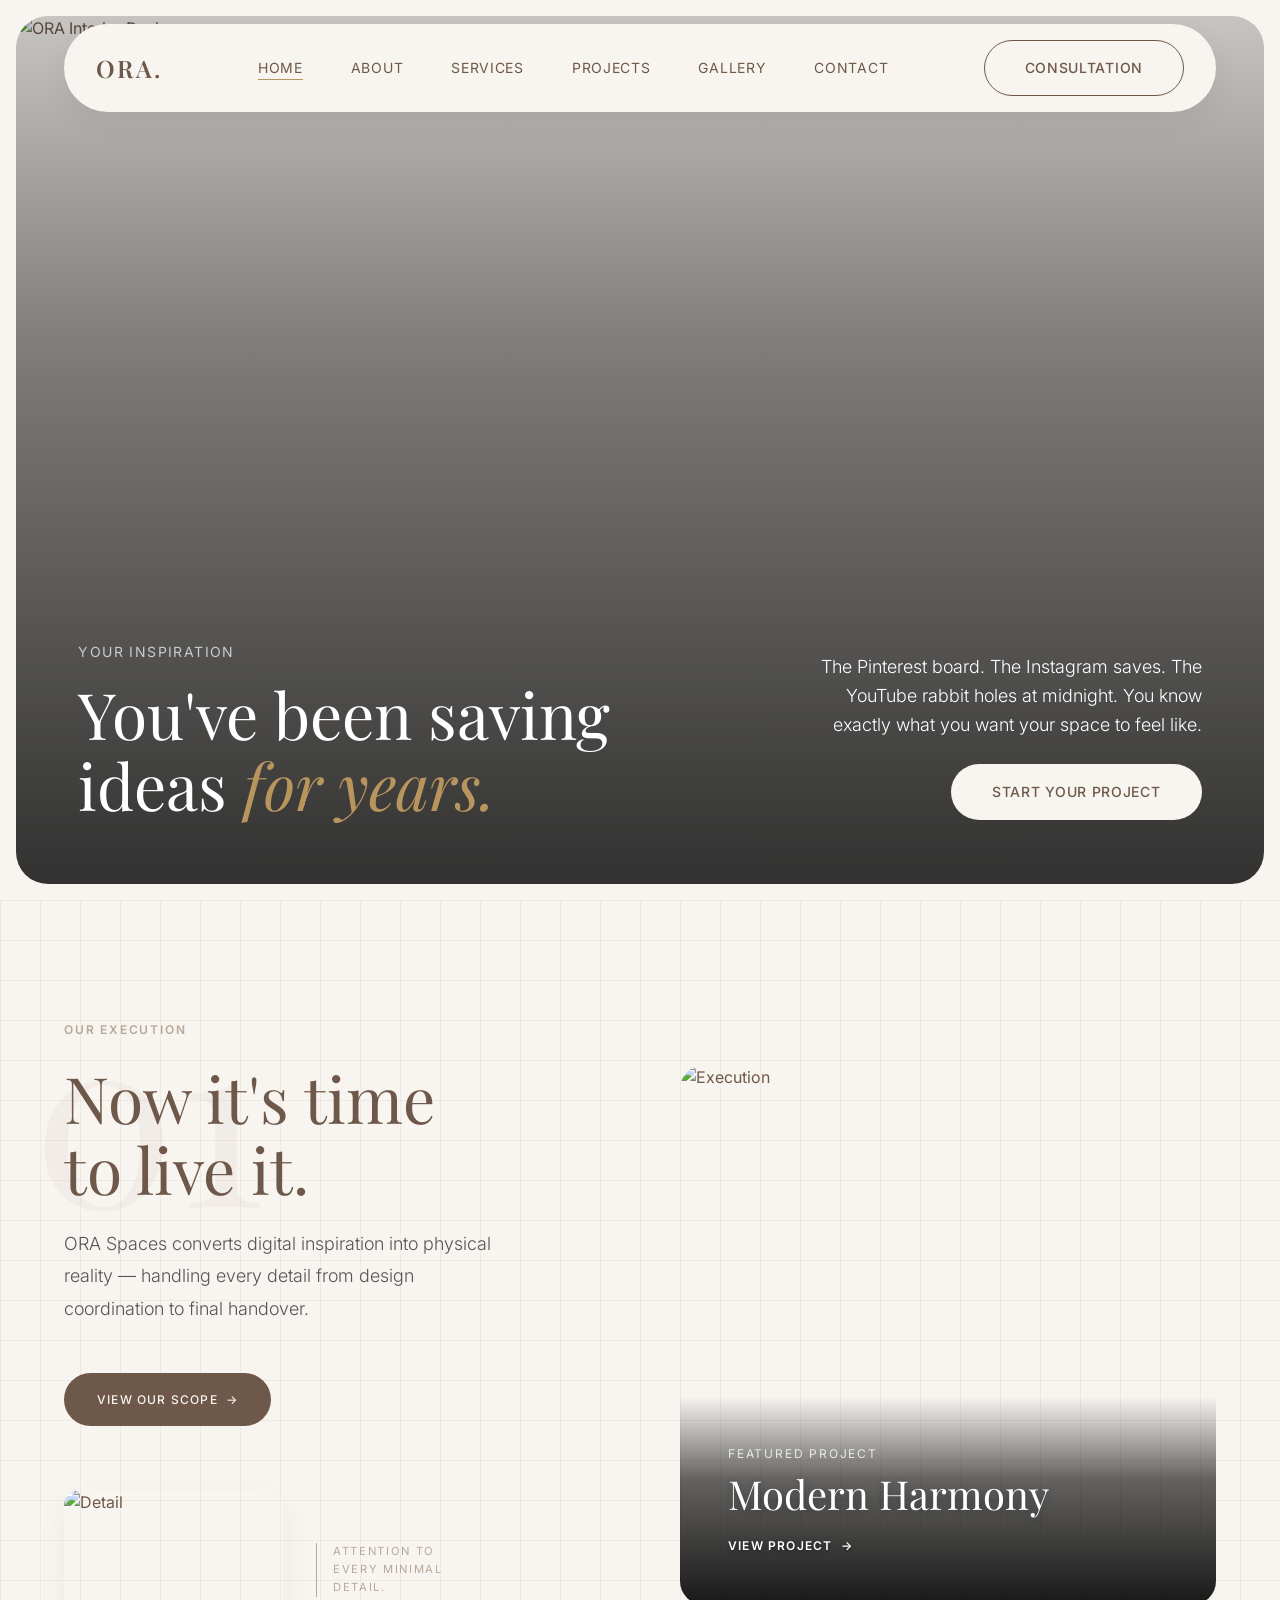
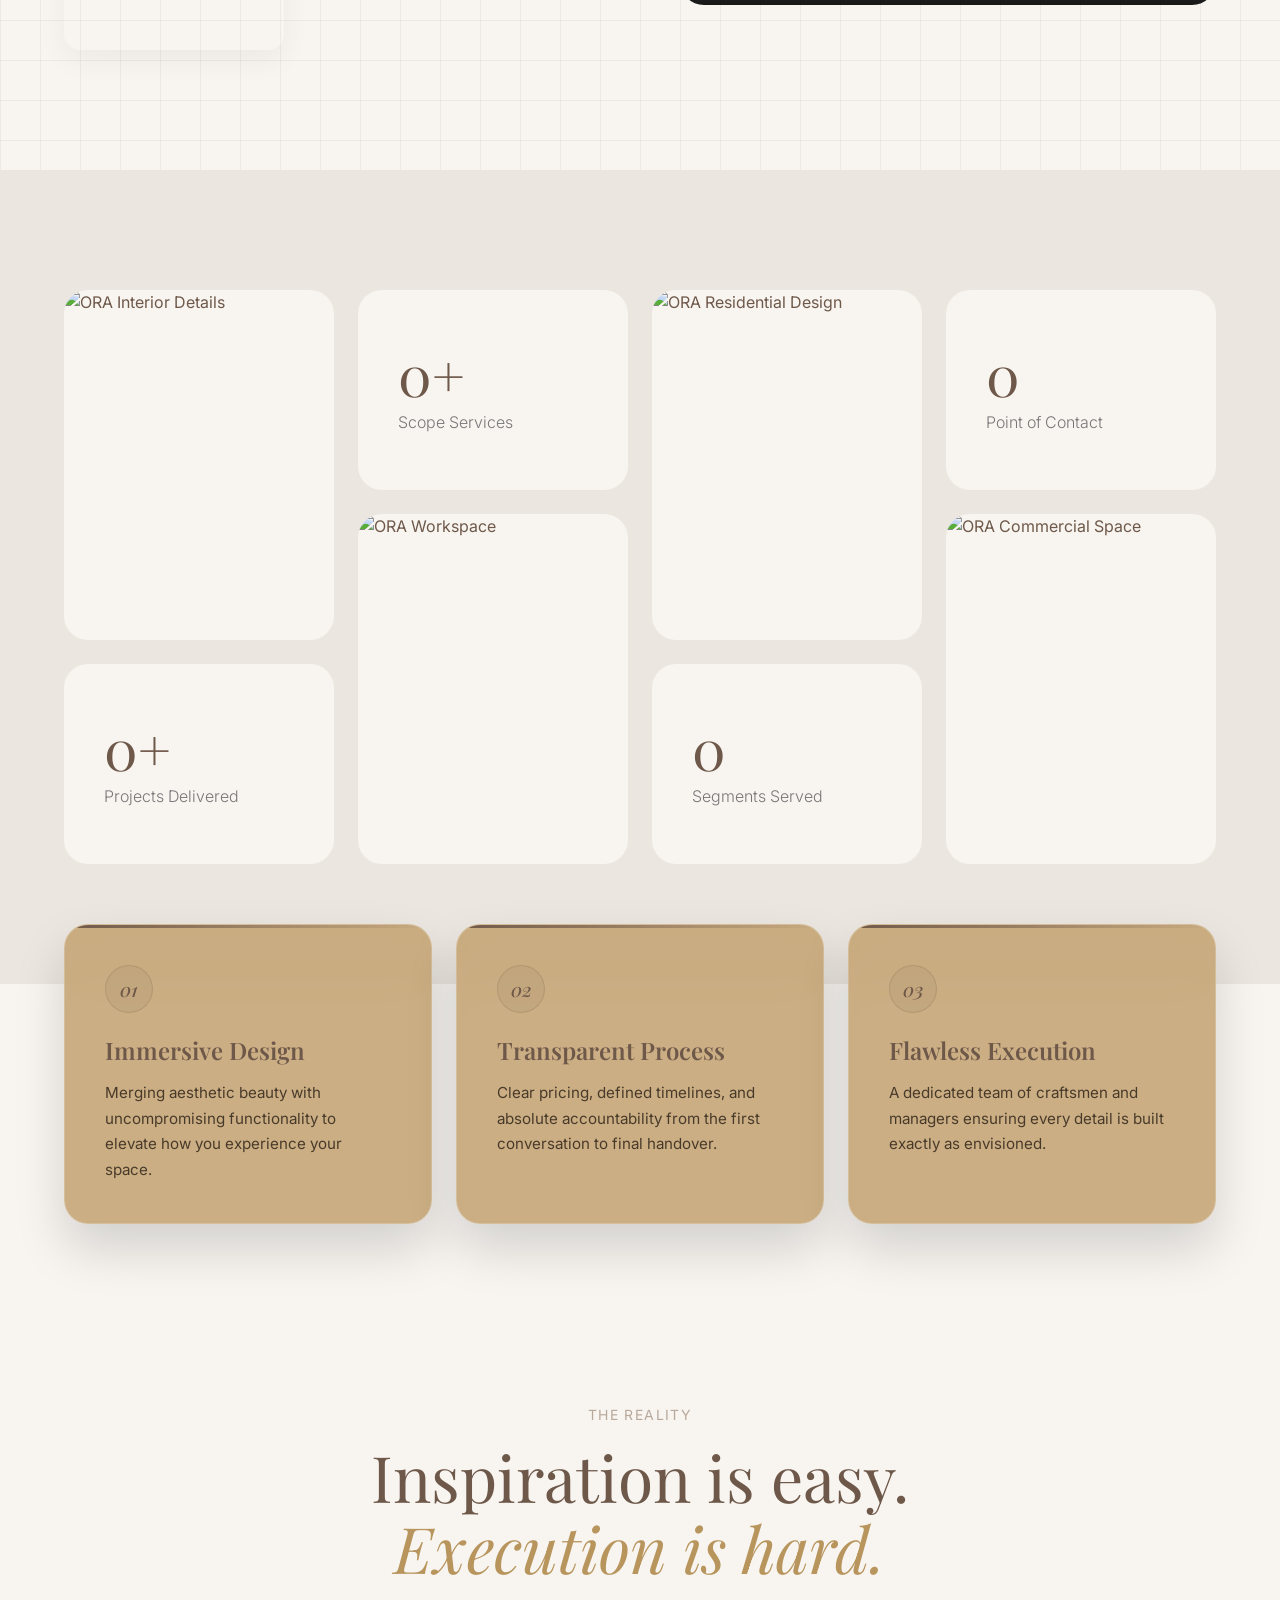
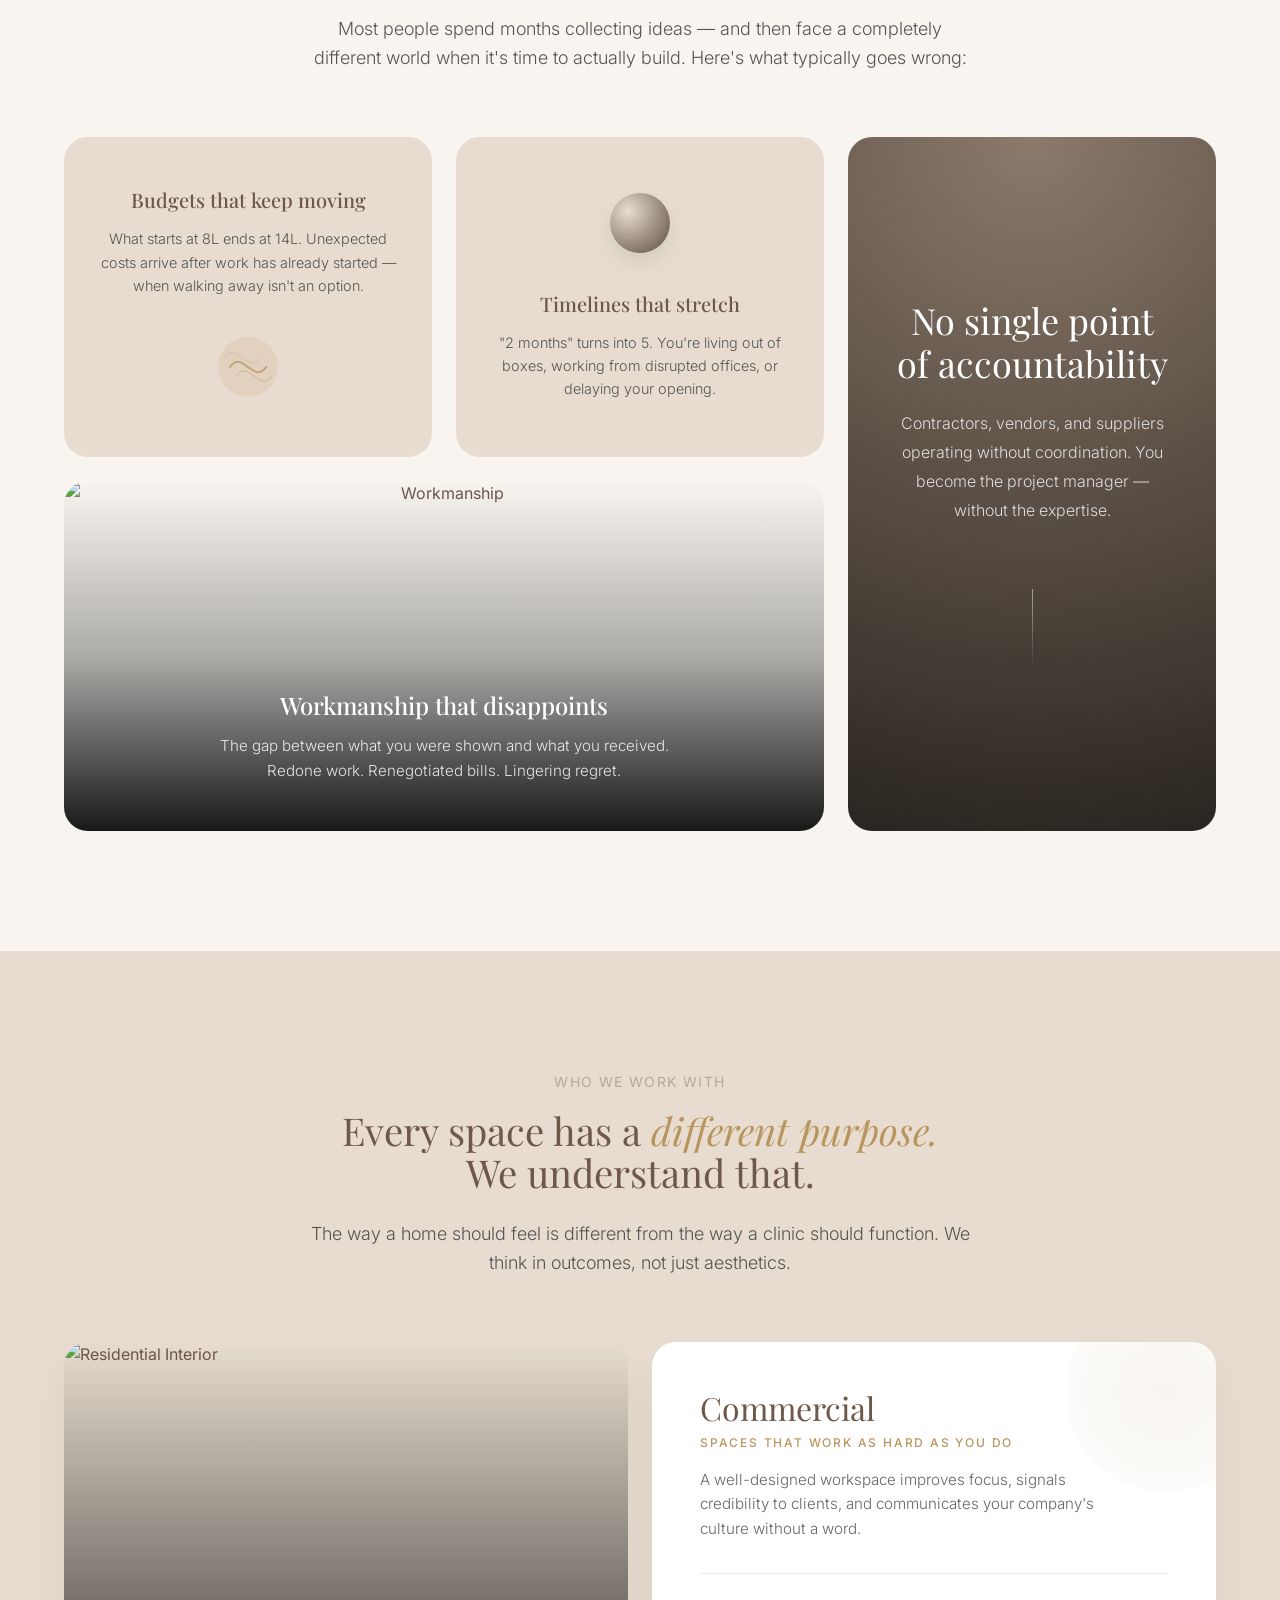
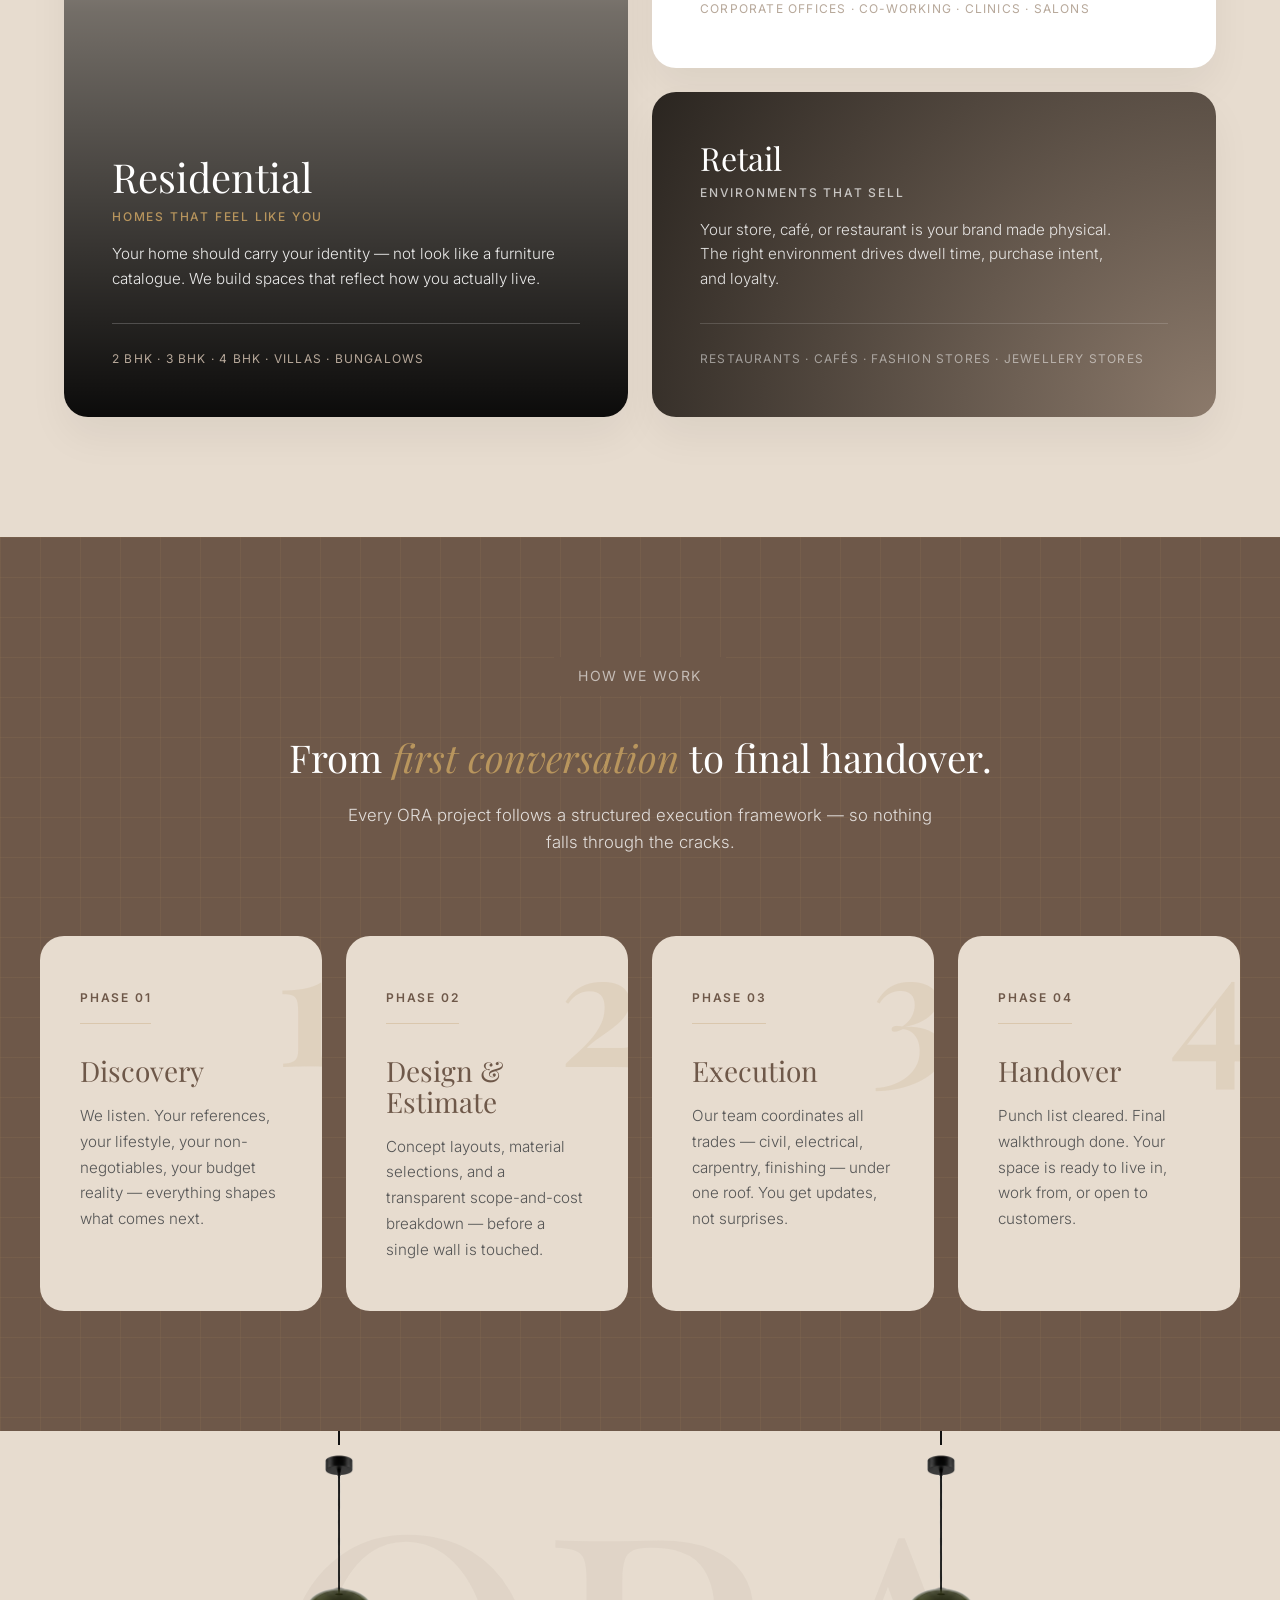
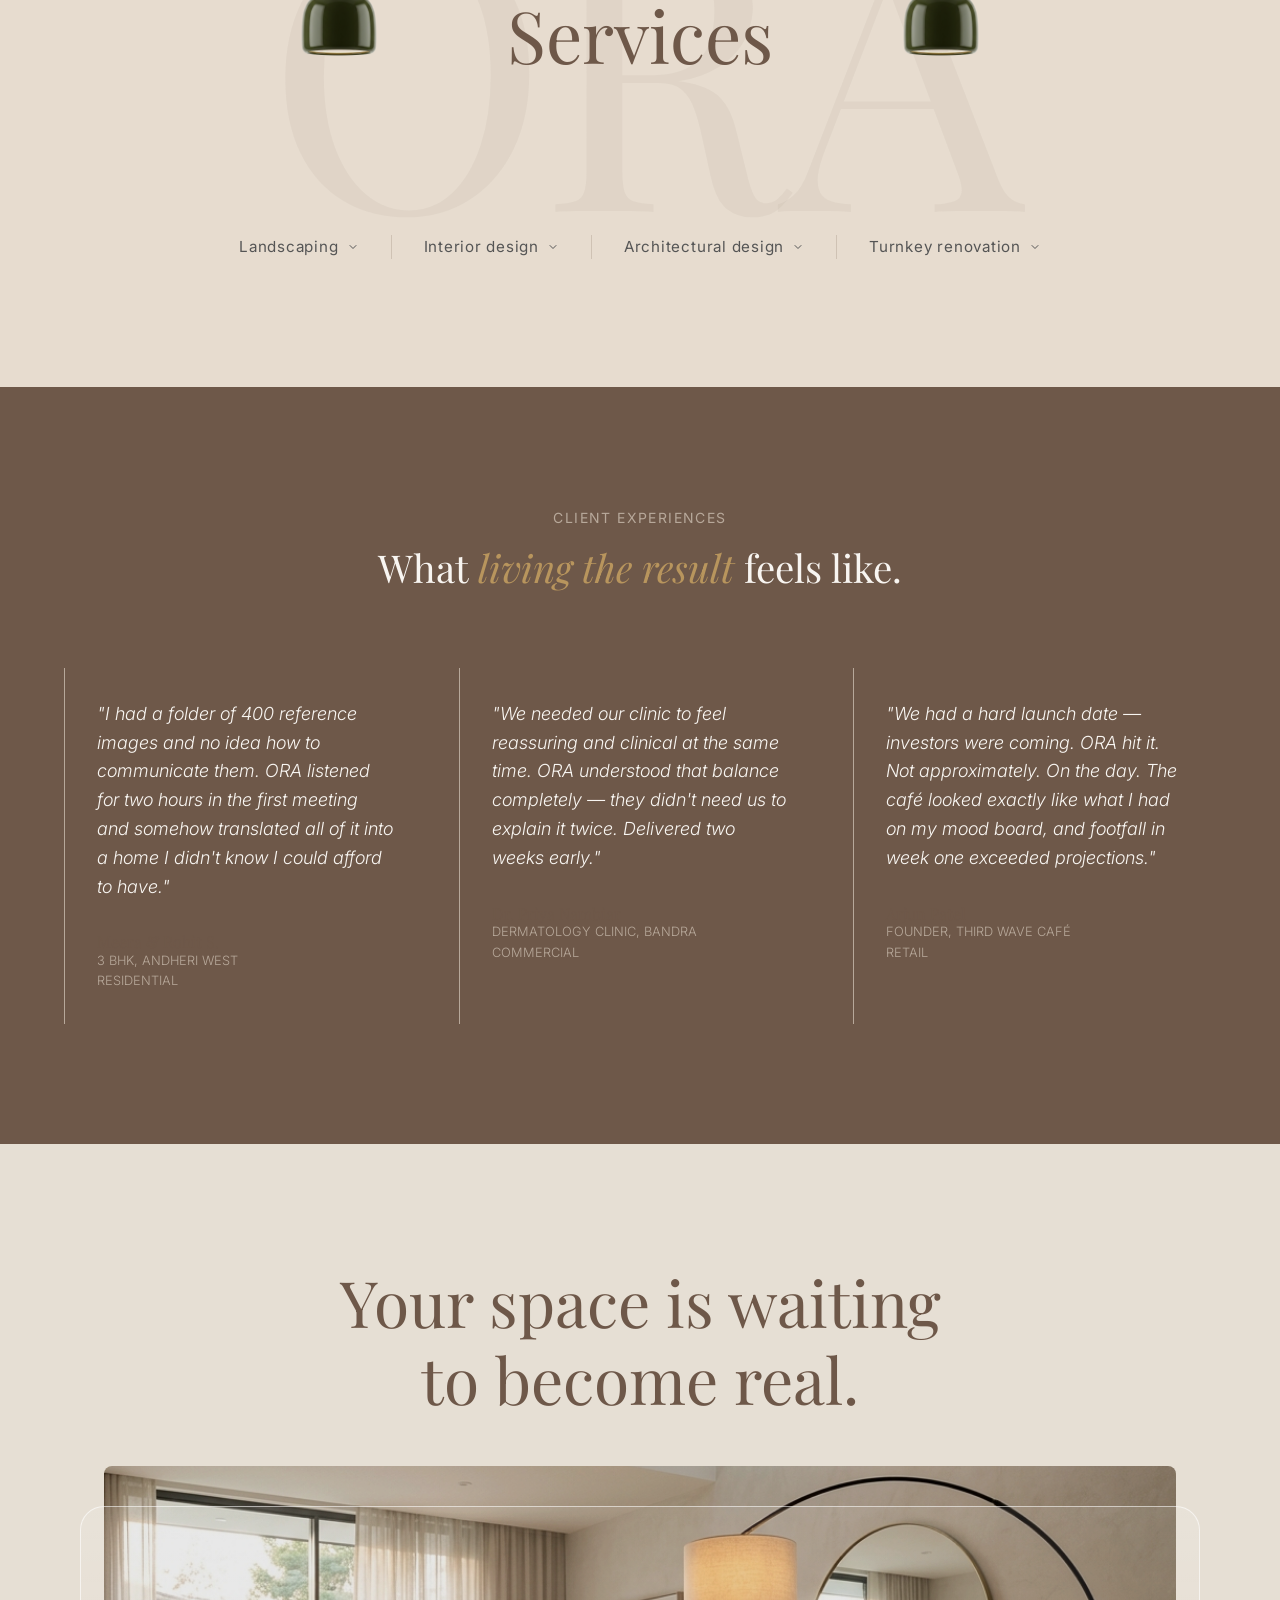
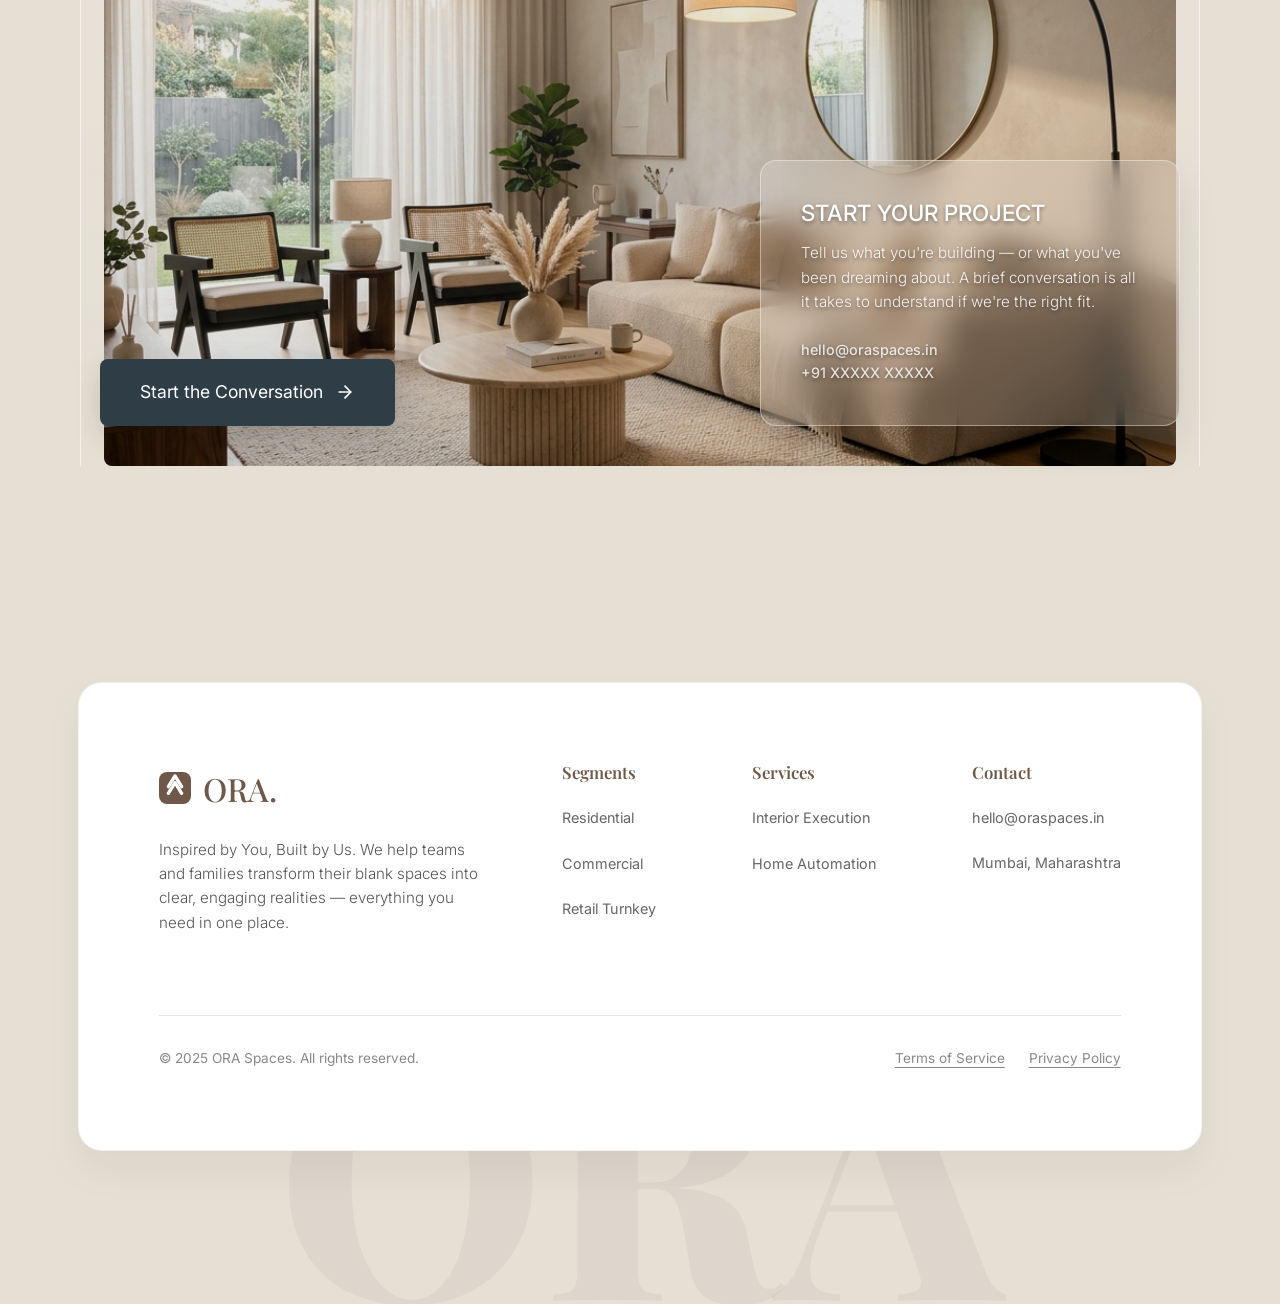
==== commit 29786e3b: "feat: implement full-site structure including new pages, styles, global navigation, and maintenance " ====
--- a/index.html
+++ b/index.html
@@ -12,7 +12,7 @@
     <link href="https://fonts.googleapis.com/css2?family=Playfair+Display:ital,wght@0,400;0,500;0,600;0,700;1,400&family=Inter:wght@300;400;500;600;700&display=swap" rel="stylesheet">
     
     <!-- CSS -->
-    <link rel="stylesheet" href="css/style.css">
+    <link rel="stylesheet" href="css/style.css?v=7">
     
     <!-- GSAP & ThreeJS via CDN -->
     <script src="https://cdnjs.cloudflare.com/ajax/libs/gsap/3.12.5/gsap.min.js"></script>
@@ -91,12 +91,12 @@
                 </div>
 
                 <!-- Right: Large Rounded Image -->
-                <div class="editorial-img-wrap" data-parallax="true" style="border-radius: 1.5rem; overflow: hidden; position: relative; height: 80vh; width: 100%;">
+                <div class="editorial-img-wrap" data-parallax="true" style="border-radius: 1.5rem; overflow: hidden; position: relative; height: 60vh; width: 100%;">
                     <img src="https://images.unsplash.com/photo-1600210492486-724fe5c67fb0?auto=format&fit=crop&q=80&w=1200" alt="Execution" style="width: 100%; height: 100%; object-fit: cover;">
-                    <div style="position: absolute; bottom: 0; left: 0; width: 100%; padding: 3rem; background: linear-gradient(to top, rgba(0,0,0,0.8) 0%, rgba(0,0,0,0) 100%); color: #fff;">
-                        <span class="subtitle" style="color: rgba(255,255,255,0.7); letter-spacing: 0.15em; font-size: 0.75rem; margin-bottom: 0.5rem; display: block;">FEATURED PROJECT</span>
-                        <h3 style="font-family: var(--font-heading); font-size: 2.5rem; color: #fff; margin: 0 0 1rem 0; font-weight: 400;">Modern Harmony</h3>
-                        <a href="pages/projects.html" style="color: #fff; text-decoration: none; font-size: 0.75rem; text-transform: uppercase; letter-spacing: 0.1em; font-family: var(--font-body); font-weight: 600;">View Project &nbsp;&rarr;</a>
+                    <div style="position: absolute; bottom: 0; left: 0; width: 100%; padding: 3rem; background: linear-gradient(to top, rgba(0,0,0,0.9) 0%, rgba(0,0,0,0.6) 60%, rgba(0,0,0,0) 100%); color: #fff;">
+                        <span class="subtitle" style="color: rgba(255,255,255,0.8); letter-spacing: 0.15em; font-size: 0.75rem; margin-bottom: 0.5rem; display: block;">FEATURED PROJECT</span>
+                        <h3 style="font-family: var(--font-heading); font-size: 2.5rem; color: #fff; margin: 0 0 1rem 0; font-weight: 400; text-shadow: 0 2px 10px rgba(0,0,0,0.3);">Modern Harmony</h3>
+                        <a href="pages/projects.html" style="color: #fff; text-decoration: none; font-size: 0.75rem; text-transform: uppercase; letter-spacing: 0.1em; font-family: var(--font-body); font-weight: 600; text-shadow: 0 1px 5px rgba(0,0,0,0.5);">View Project &nbsp;&rarr;</a>
                     </div>
                 </div>
             </div>
@@ -352,7 +352,7 @@
             <div class="container" style="position: relative; z-index: 2;">
                 
                 <!-- Pendant Lamps & Title Wrapper -->
-                <div style="display: flex; justify-content: center; align-items: center; gap: 3rem; position: relative; z-index: 3;" data-animate="fade-up">
+                <div class="services-hero-lamps" style="display: flex; justify-content: center; align-items: center; gap: 3rem; position: relative; z-index: 3;" data-animate="fade-up">
                     
                     <!-- Lamp 1 -->
                     <div style="position: relative; width: 240px; transform: translateY(-50px);">
@@ -361,7 +361,7 @@
                         <!-- Lamp Image -->
                         <img src="assets/pendant_lamp_transparent.png" alt="Pendant Lamp" style="width: 100%; display: block; filter: contrast(1.1) brightness(0.9);">
                         <!-- Light Beam Glow -->
-                        <div style="position: absolute; top: 85%; left: 50%; transform: translateX(-50%); width: 450px; height: 450px; background: radial-gradient(ellipse at top, rgba(255,248,200,0.7) 0%, rgba(255,250,220,0.3) 40%, transparent 70%); z-index: -1; pointer-events: none;"></div>
+                        <div class="lamp-glow"></div>
                     </div>
                     
                     <!-- Title -->
@@ -374,34 +374,34 @@
                         <!-- Lamp Image -->
                         <img src="assets/pendant_lamp_transparent.png" alt="Pendant Lamp" style="width: 100%; display: block; filter: contrast(1.1) brightness(0.9);">
                         <!-- Light Beam Glow -->
-                        <div style="position: absolute; top: 85%; left: 50%; transform: translateX(-50%); width: 450px; height: 450px; background: radial-gradient(ellipse at top, rgba(255,248,200,0.7) 0%, rgba(255,250,220,0.3) 40%, transparent 70%); z-index: -1; pointer-events: none;"></div>
+                        <div class="lamp-glow"></div>
                     </div>
                     
                 </div>
 
                 <!-- Services Menu Row -->
-                <div style="display: flex; justify-content: center; align-items: center; flex-wrap: wrap; gap: 2rem; margin-top: 100px; position: relative; z-index: 4;" data-animate="fade-up">
+                <div class="services-menu-row" style="display: flex; justify-content: center; align-items: center; flex-wrap: wrap; gap: 2rem; margin-top: 100px; position: relative; z-index: 4;" data-animate="fade-up">
                     
                     <div style="display: flex; align-items: center; gap: 0.5rem; color: #555; font-size: 0.95rem; letter-spacing: 0.05em; cursor: pointer; transition: color 0.3s;" onmouseover="this.style.color='var(--color-dark-brown)'" onmouseout="this.style.color='#555'">
                         Landscaping
                         <svg width="12" height="12" viewBox="0 0 24 24" fill="none" stroke="currentColor" stroke-width="2" stroke-linecap="round" stroke-linejoin="round"><polyline points="6 9 12 15 18 9"></polyline></svg>
                     </div>
                     
-                    <div style="width: 1px; height: 24px; background-color: rgba(183, 168, 154, 0.5);"></div>
+                    <div class="services-menu-separator" style="width: 1px; height: 24px; background-color: rgba(183, 168, 154, 0.5);"></div>
                     
                     <div style="display: flex; align-items: center; gap: 0.5rem; color: #555; font-size: 0.95rem; letter-spacing: 0.05em; cursor: pointer; transition: color 0.3s;" onmouseover="this.style.color='var(--color-dark-brown)'" onmouseout="this.style.color='#555'">
                         Interior design
                         <svg width="12" height="12" viewBox="0 0 24 24" fill="none" stroke="currentColor" stroke-width="2" stroke-linecap="round" stroke-linejoin="round"><polyline points="6 9 12 15 18 9"></polyline></svg>
                     </div>
                     
-                    <div style="width: 1px; height: 24px; background-color: rgba(183, 168, 154, 0.5);"></div>
+                    <div class="services-menu-separator" style="width: 1px; height: 24px; background-color: rgba(183, 168, 154, 0.5);"></div>
                     
                     <div style="display: flex; align-items: center; gap: 0.5rem; color: #555; font-size: 0.95rem; letter-spacing: 0.05em; cursor: pointer; transition: color 0.3s;" onmouseover="this.style.color='var(--color-dark-brown)'" onmouseout="this.style.color='#555'">
                         Architectural design
                         <svg width="12" height="12" viewBox="0 0 24 24" fill="none" stroke="currentColor" stroke-width="2" stroke-linecap="round" stroke-linejoin="round"><polyline points="6 9 12 15 18 9"></polyline></svg>
                     </div>
                     
-                    <div style="width: 1px; height: 24px; background-color: rgba(183, 168, 154, 0.5);"></div>
+                    <div class="services-menu-separator" style="width: 1px; height: 24px; background-color: rgba(183, 168, 154, 0.5);"></div>
                     
                     <div style="display: flex; align-items: center; gap: 0.5rem; color: #555; font-size: 0.95rem; letter-spacing: 0.05em; cursor: pointer; transition: color 0.3s;" onmouseover="this.style.color='var(--color-dark-brown)'" onmouseout="this.style.color='#555'">
                         Turnkey renovation
@@ -442,21 +442,21 @@
         <!-- Section 8: CTA Banner -->
         <section class="section-padding" style="background-color: #E6DFD4; color: var(--color-dark-brown);">
             <div class="container text-center" style="margin-bottom: 3rem;" data-animate="fade-up">
-                <h2 class="heading-lg" style="color: var(--color-dark-brown); font-size: 3.5rem; max-width: 800px; margin: 0 auto; line-height: 1.2;">Your space is waiting <br>to become real.</h2>
+                <h2 class="cta-title heading-lg" style="color: var(--color-dark-brown); max-width: 800px; margin: 0 auto; line-height: 1.2;">Your space is waiting <br>to become real.</h2>
             </div>
             
             <div class="container" style="position: relative; max-width: 1200px; margin: 0 auto;" data-animate="fade-up">
                 <!-- Main Image -->
-                <img src="assets/cta_interior_bg.png" alt="Interior Design" style="width: 100%; height: 600px; object-fit: cover; display: block; border-radius: 0.5rem; filter: brightness(0.9);">
+                <img src="assets/cta_interior_bg.png" class="cta-img" alt="Interior Design" style="width: 100%; height: 600px; object-fit: cover; display: block; border-radius: 0.5rem; filter: brightness(0.9);">
                 
                 <!-- Main Glass Outline Overlay -->
-                <div style="position: absolute; top: 40px; left: 40px; right: 40px; bottom: 0; background: linear-gradient(to bottom, rgba(255,255,255,0.1), rgba(255,255,255,0)); border-top: 1px solid rgba(255,255,255,0.6); border-left: 1px solid rgba(255,255,255,0.6); border-right: 1px solid rgba(255,255,255,0.6); border-top-left-radius: 1.5rem; border-top-right-radius: 1.5rem; pointer-events: none;"></div>
+                <div class="cta-glass-overlay" style="position: absolute; top: 40px; left: 40px; right: 40px; bottom: 0; background: linear-gradient(to bottom, rgba(255,255,255,0.1), rgba(255,255,255,0)); border-top: 1px solid rgba(255,255,255,0.6); border-left: 1px solid rgba(255,255,255,0.6); border-right: 1px solid rgba(255,255,255,0.6); border-top-left-radius: 1.5rem; border-top-right-radius: 1.5rem; pointer-events: none;"></div>
 
                 <!-- Bottom UI container -->
-                <div style="position: absolute; bottom: 0; left: 0; right: 0; display: flex; justify-content: space-between; align-items: flex-end; padding: 0 60px 40px 60px;">
+                <div class="cta-bottom-ui" style="position: absolute; bottom: 0; left: 0; right: 0; display: flex; justify-content: space-between; align-items: flex-end; padding: 0 60px 40px 60px;">
                     
                     <!-- Left side: Button -->
-                    <div style="pointer-events: auto;">
+                    <div class="cta-bottom-btn" style="pointer-events: auto;">
                         <a href="pages/contact.html" style="background-color: #2F3E46; color: #fff; padding: 1.2rem 2.5rem; border-radius: 0.5rem; font-size: 1.1rem; display: inline-flex; align-items: center; gap: 0.75rem; text-decoration: none; transition: background-color 0.3s; box-shadow: 0 10px 30px rgba(0,0,0,0.15);" onmouseover="this.style.backgroundColor='#1a2429'" onmouseout="this.style.backgroundColor='#2F3E46'">
                             Start the Conversation 
                             <svg width="20" height="20" viewBox="0 0 24 24" fill="none" stroke="currentColor" stroke-width="2" stroke-linecap="round" stroke-linejoin="round"><line x1="5" y1="12" x2="19" y2="12"></line><polyline points="12 5 19 12 12 19"></polyline></svg>
@@ -464,7 +464,7 @@
                     </div>
                     
                     <!-- Right side: Glass box with info -->
-                    <div style="background: rgba(255, 255, 255, 0.15); backdrop-filter: blur(16px); -webkit-backdrop-filter: blur(16px); border: 1px solid rgba(255, 255, 255, 0.4); padding: 2.5rem; border-radius: 1rem; max-width: 420px; color: #fff; text-shadow: 0 2px 4px rgba(0,0,0,0.4); pointer-events: auto; box-shadow: 0 20px 40px rgba(0,0,0,0.1);">
+                    <div class="cta-glass-card" style="background: rgba(255, 255, 255, 0.15); backdrop-filter: blur(16px); -webkit-backdrop-filter: blur(16px); border: 1px solid rgba(255, 255, 255, 0.4); padding: 2.5rem; border-radius: 1rem; max-width: 420px; color: #fff; text-shadow: 0 2px 4px rgba(0,0,0,0.4); pointer-events: auto; box-shadow: 0 20px 40px rgba(0,0,0,0.1);">
                         <h3 style="font-family: var(--font-body); font-weight: 500; font-size: 1.4rem; margin-bottom: 1rem; color: #fff;">START YOUR PROJECT</h3>
                         <p style="font-size: 0.95rem; line-height: 1.6; margin-bottom: 1.5rem; color: rgba(255,255,255,0.9);">Tell us what you're building — or what you've been dreaming about. A brief conversation is all it takes to understand if we're the right fit.</p>
                         <p style="font-size: 0.9rem; color: rgba(255,255,255,0.8); font-weight: 500;">hello@oraspaces.in<br>+91 XXXXX XXXXX</p>
@@ -481,11 +481,11 @@
         
         <div class="container" style="position: relative; z-index: 1; max-width: 1400px; margin: 0 auto;">
             <!-- Main Footer Card -->
-            <div style="background-color: #ffffff; border-radius: 1.5rem; padding: 5rem; box-shadow: 0 20px 40px rgba(0,0,0,0.05); border: 1px solid rgba(0,0,0,0.05);" data-animate="fade-up">
+            <div class="footer-card" style="background-color: #ffffff; border-radius: 1.5rem; padding: 5rem; box-shadow: 0 20px 40px rgba(0,0,0,0.05); border: 1px solid rgba(0,0,0,0.05);" data-animate="fade-up">
                 
-                <div style="display: flex; flex-wrap: wrap; justify-content: space-between; gap: 4rem; margin-bottom: 5rem;">
+                <div class="footer-top-row" style="display: flex; flex-wrap: wrap; justify-content: space-between; gap: 4rem; margin-bottom: 5rem;">
                     <!-- Left: Logo & Tagline -->
-                    <div style="max-width: 320px;">
+                    <div class="footer-brand" style="max-width: 320px;">
                         <a href="index.html" style="font-family: var(--font-heading); font-size: 2rem; font-weight: 500; color: var(--color-dark-brown); text-decoration: none; display: flex; align-items: center; gap: 0.75rem; margin-bottom: 1.5rem;">
                             <svg width="32" height="32" viewBox="0 0 24 24" fill="none" xmlns="http://www.w3.org/2000/svg">
                                 <rect width="24" height="24" rx="6" fill="var(--color-dark-brown)"/>
@@ -500,11 +500,11 @@
                     </div>
 
                     <!-- Right: Links Grid -->
-                    <div style="display: flex; gap: 6rem; flex-wrap: wrap; margin-left: auto;">
+                    <div class="footer-links-grid" style="display: flex; gap: 6rem; flex-wrap: wrap; margin-left: auto;">
                         <!-- Col 1 -->
                         <div>
                             <h4 style="font-size: 1.05rem; font-weight: 600; color: var(--color-dark-brown); margin-bottom: 1.5rem;">Segments</h4>
-                            <ul style="list-style: none; padding: 0; margin: 0; display: flex; flex-direction: column; gap: 1.25rem;">
+                            <ul class="footer-link-list" style="list-style: none; padding: 0; margin: 0; display: flex; flex-direction: column; gap: 1.25rem;">
                                 <li><a href="pages/services.html" style="color: #666; text-decoration: none; font-size: 0.9rem; transition: color 0.3s;" onmouseover="this.style.color='var(--color-dark-brown)'" onmouseout="this.style.color='#666'">Residential</a></li>
                                 <li><a href="pages/services.html" style="color: #666; text-decoration: none; font-size: 0.9rem; transition: color 0.3s;" onmouseover="this.style.color='var(--color-dark-brown)'" onmouseout="this.style.color='#666'">Commercial</a></li>
                                 <li><a href="pages/services.html" style="color: #666; text-decoration: none; font-size: 0.9rem; transition: color 0.3s;" onmouseover="this.style.color='var(--color-dark-brown)'" onmouseout="this.style.color='#666'">Retail Turnkey</a></li>
@@ -514,7 +514,7 @@
                         <!-- Col 2 -->
                         <div>
                             <h4 style="font-size: 1.05rem; font-weight: 600; color: var(--color-dark-brown); margin-bottom: 1.5rem;">Services</h4>
-                            <ul style="list-style: none; padding: 0; margin: 0; display: flex; flex-direction: column; gap: 1.25rem;">
+                            <ul class="footer-link-list" style="list-style: none; padding: 0; margin: 0; display: flex; flex-direction: column; gap: 1.25rem;">
                                 <li><a href="pages/services.html" style="color: #666; text-decoration: none; font-size: 0.9rem; transition: color 0.3s;" onmouseover="this.style.color='var(--color-dark-brown)'" onmouseout="this.style.color='#666'">Interior Execution</a></li>
                                 <li><a href="pages/services.html" style="color: #666; text-decoration: none; font-size: 0.9rem; transition: color 0.3s;" onmouseover="this.style.color='var(--color-dark-brown)'" onmouseout="this.style.color='#666'">Home Automation</a></li>
                             </ul>
@@ -523,7 +523,7 @@
                         <!-- Col 3 -->
                         <div>
                             <h4 style="font-size: 1.05rem; font-weight: 600; color: var(--color-dark-brown); margin-bottom: 1.5rem;">Contact</h4>
-                            <ul style="list-style: none; padding: 0; margin: 0; display: flex; flex-direction: column; gap: 1.25rem;">
+                            <ul class="footer-link-list" style="list-style: none; padding: 0; margin: 0; display: flex; flex-direction: column; gap: 1.25rem;">
                                 <li><a href="mailto:hello@oraspaces.in" style="color: #666; text-decoration: none; font-size: 0.9rem; transition: color 0.3s;" onmouseover="this.style.color='var(--color-dark-brown)'" onmouseout="this.style.color='#666'">hello@oraspaces.in</a></li>
                                 <li style="color: #666; font-size: 0.9rem;">Mumbai, Maharashtra</li>
                             </ul>
@@ -532,7 +532,7 @@
                 </div>
 
                 <!-- Bottom Bar -->
-                <div style="border-top: 1px solid rgba(0,0,0,0.1); padding-top: 2rem; display: flex; justify-content: space-between; align-items: center; flex-wrap: wrap; gap: 1rem;">
+                <div class="footer-bottom" style="border-top: 1px solid rgba(0,0,0,0.1); padding-top: 2rem; display: flex; justify-content: space-between; align-items: center; flex-wrap: wrap; gap: 1rem;">
                     <div style="color: #888; font-size: 0.85rem;">
                         &copy; 2025 ORA Spaces. All rights reserved.
                     </div>
--- a/css/style.css
+++ b/css/style.css
@@ -41,6 +41,8 @@
 html {
   scroll-behavior: initial; /* Lenis handles this */
   font-size: 16px;
+  overflow-x: hidden;
+  width: 100%;
 }
 
 body {
@@ -51,7 +53,14 @@
   -webkit-font-smoothing: antialiased;
   -moz-osx-font-smoothing: grayscale;
   overflow-x: hidden;
-  position: relative;
+  width: 100%;
+  position: relative;
+}
+
+img {
+  max-width: 100%;
+  height: auto;
+  object-fit: cover;
 }
 
 
@@ -62,6 +71,8 @@
   font-weight: 400;
   line-height: 1.1;
   color: var(--color-dark-brown);
+  word-wrap: break-word;
+  overflow-wrap: break-word;
 }
 
 .text-accent {
@@ -73,10 +84,12 @@
   font-weight: 300;
   font-size: 1.125rem;
   max-width: 65ch;
+  word-wrap: break-word;
+  overflow-wrap: break-word;
 }
 
 .heading-xl {
-  font-size: clamp(3rem, 8vw, 7rem);
+  font-size: clamp(4rem, 8vw, 8rem);
   letter-spacing: -0.02em;
 }
 
@@ -107,7 +120,7 @@
 }
 
 .section-padding {
-  padding: var(--space-xl) 0;
+  padding: 120px 0;
 }
 
 .flex { display: flex; }
@@ -116,6 +129,7 @@
 .justify-between { justify-content: space-between; }
 .justify-center { justify-content: center; }
 .text-center { text-align: center; }
+.text-center p { margin-left: auto !important; margin-right: auto !important; }
 
 /* --- Buttons & Links --- */
 a {
@@ -177,11 +191,11 @@
   top: 1.5rem;
   left: 50%;
   transform: translateX(-50%);
-  width: 96%;
+  width: 90%;
   max-width: 1600px;
   background: var(--color-off-white);
   border-radius: 50px;
-  padding: 1rem 3rem;
+  padding: 1rem 2rem;
   box-shadow: 0 10px 30px rgba(0,0,0,0.05);
 }
 
@@ -288,7 +302,7 @@
   position: absolute;
   top: 0; left: 0;
   width: 100%; height: 100%;
-  background: linear-gradient(to bottom, rgba(0,0,0,0.1) 0%, rgba(0,0,0,0) 30%, rgba(0,0,0,0.6) 100%);
+  background: linear-gradient(to bottom, rgba(0,0,0,0.2) 0%, rgba(0,0,0,0.5) 40%, rgba(0,0,0,0.8) 100%);
   z-index: 2;
 }
 
@@ -911,6 +925,7 @@
 }
 .testimonial-card {
   width: 450px;
+  height: auto;
   background-color: var(--color-primary-cream);
   padding: 3rem;
   border-radius: 1.5rem;
@@ -937,6 +952,11 @@
 
 /* --- Responsive --- */
 @media (max-width: 1024px) {
+  h1, h2, h3, h4, h5, h6 { line-height: 1.2; }
+  p { line-height: 1.3; }
+  .heading-xl { font-size: clamp(3rem, 6vw, 5rem); }
+  .section-padding { padding: 90px 0; }
+  
   .split-editorial, .footer-grid {
     grid-template-columns: 1fr;
   }
@@ -945,7 +965,7 @@
     text-align: center;
   }
   .hero-3d-container {
-    width: 100vw;
+    width: 100%;
     height: 50vh;
     position: relative;
   }
@@ -1080,6 +1100,9 @@
   .stats-bento-grid {
     grid-template-columns: 1fr;
   }
+  .stats-bento-grid .bento-col:nth-child(even) {
+    flex-direction: column-reverse;
+  }
   
   /* Gallery overrides for mobile */
   .gallery-masonry,
@@ -1087,6 +1110,47 @@
     grid-template-columns: 1fr;
     column-count: 1;
   }
+  
+  /* Soft gradient glow for pendant lamps */
+  .lamp-glow {
+    position: absolute;
+    top: 60%;
+    left: 50%;
+    transform: translateX(-50%);
+    width: 450px;
+    height: 450px;
+    background: radial-gradient(circle, rgba(255,248,200,0.5) 0%, rgba(255,250,220,0.2) 30%, transparent 50%);
+    z-index: -1;
+    pointer-events: none;
+  }
+
+  .services-hero-lamps {
+    gap: 1rem !important;
+  }
+  .services-hero-lamps > h2 {
+    font-size: 2.5rem !important;
+  }
+  .services-hero-lamps > div {
+    width: 25vw !important;
+    max-width: 120px !important;
+    transform: translateY(-15px) !important;
+    flex-shrink: 0 !important;
+  }
+  .services-hero-lamps .lamp-glow {
+    width: 200px !important;
+    height: 200px !important;
+    top: 70% !important;
+    background: radial-gradient(circle, rgba(255,248,200,0.5) 0%, transparent 50%) !important;
+  }
+  .services-menu-row {
+    flex-direction: column !important;
+    gap: 1.5rem !important;
+    margin-top: 60px !important;
+  }
+  .services-menu-separator {
+    display: none !important;
+  }
+  
   .gallery-bento-grid .gallery-wide {
     grid-column: 1 / -1;
   }
@@ -1098,17 +1162,27 @@
     width: 80vw;
     min-width: unset;
   }
-  .heading-xl { font-size: clamp(2.5rem, 6vw, 4rem); }
+  .heading-xl { font-size: clamp(2rem, 8vw, 3.5rem); }
   .heading-lg { font-size: clamp(2rem, 5vw, 3rem); }
   .heading-md { font-size: clamp(1.75rem, 4vw, 2.5rem); }
-  .section-padding { padding: var(--space-md) 0; }
+  .section-padding { padding: 60px 0; }
+  h1, h2, h3, h4, h5, h6 { line-height: 1.3; }
+  p { line-height: 1.5; }
   
   .bento-grid {
     grid-template-columns: 1fr !important;
   }
-  .bento-grid > div {
+  .bento-grid > div,
+  .how-we-work-grid > div {
     grid-column: 1 !important;
     grid-row: auto !important;
+    width: 90%;
+    max-width: 360px;
+    margin: 0 auto;
+  }
+  .bento-grid-card,
+  .work-step-card {
+    padding: 2.5rem 1.5rem !important;
   }
   .how-we-work-grid { 
     grid-template-columns: 1fr !important; 
@@ -1120,4 +1194,72 @@
   .testimonial-card {
     width: 80vw;
   }
-}
+  
+  /* CTA Mobile Overrides */
+  .cta-title {
+    font-size: 2.2rem !important;
+  }
+  .cta-img {
+    height: auto !important;
+    min-height: 550px;
+  }
+  .cta-glass-overlay {
+    top: 20px !important;
+    left: 20px !important;
+    right: 20px !important;
+  }
+  .cta-bottom-ui {
+    flex-direction: column-reverse !important;
+    align-items: center !important;
+    padding: 0 20px 40px 20px !important;
+    gap: 2rem !important;
+  }
+  .cta-glass-card {
+    padding: 1.5rem !important;
+    max-width: 100% !important;
+    margin: 0 auto;
+  }
+
+  /* Footer Mobile Overrides */
+  footer {
+    padding: 4rem 1rem 15vw 1rem !important; /* Reduce massive top/bottom padding */
+  }
+  .footer-card {
+    padding: 2.5rem 1.5rem !important;
+  }
+  .footer-top-row {
+    gap: 2.5rem !important;
+    margin-bottom: 2.5rem !important;
+  }
+  .footer-brand {
+    max-width: 100% !important;
+    text-align: center;
+  }
+  .footer-brand a {
+    justify-content: center;
+  }
+  .footer-links-grid {
+    gap: 2.5rem !important;
+    margin-left: 0 !important;
+    flex-direction: column !important;
+    text-align: center !important;
+    align-items: center !important;
+    width: 100% !important;
+  }
+  .footer-links-grid > div {
+    display: flex !important;
+    flex-direction: column !important;
+    align-items: center !important;
+    width: 100% !important;
+  }
+  .footer-link-list {
+    gap: 0.75rem !important;
+    align-items: center !important;
+  }
+  .footer-bottom {
+    flex-direction: column !important;
+    text-align: center !important;
+    justify-content: center !important;
+    gap: 1.5rem !important;
+  }
+}
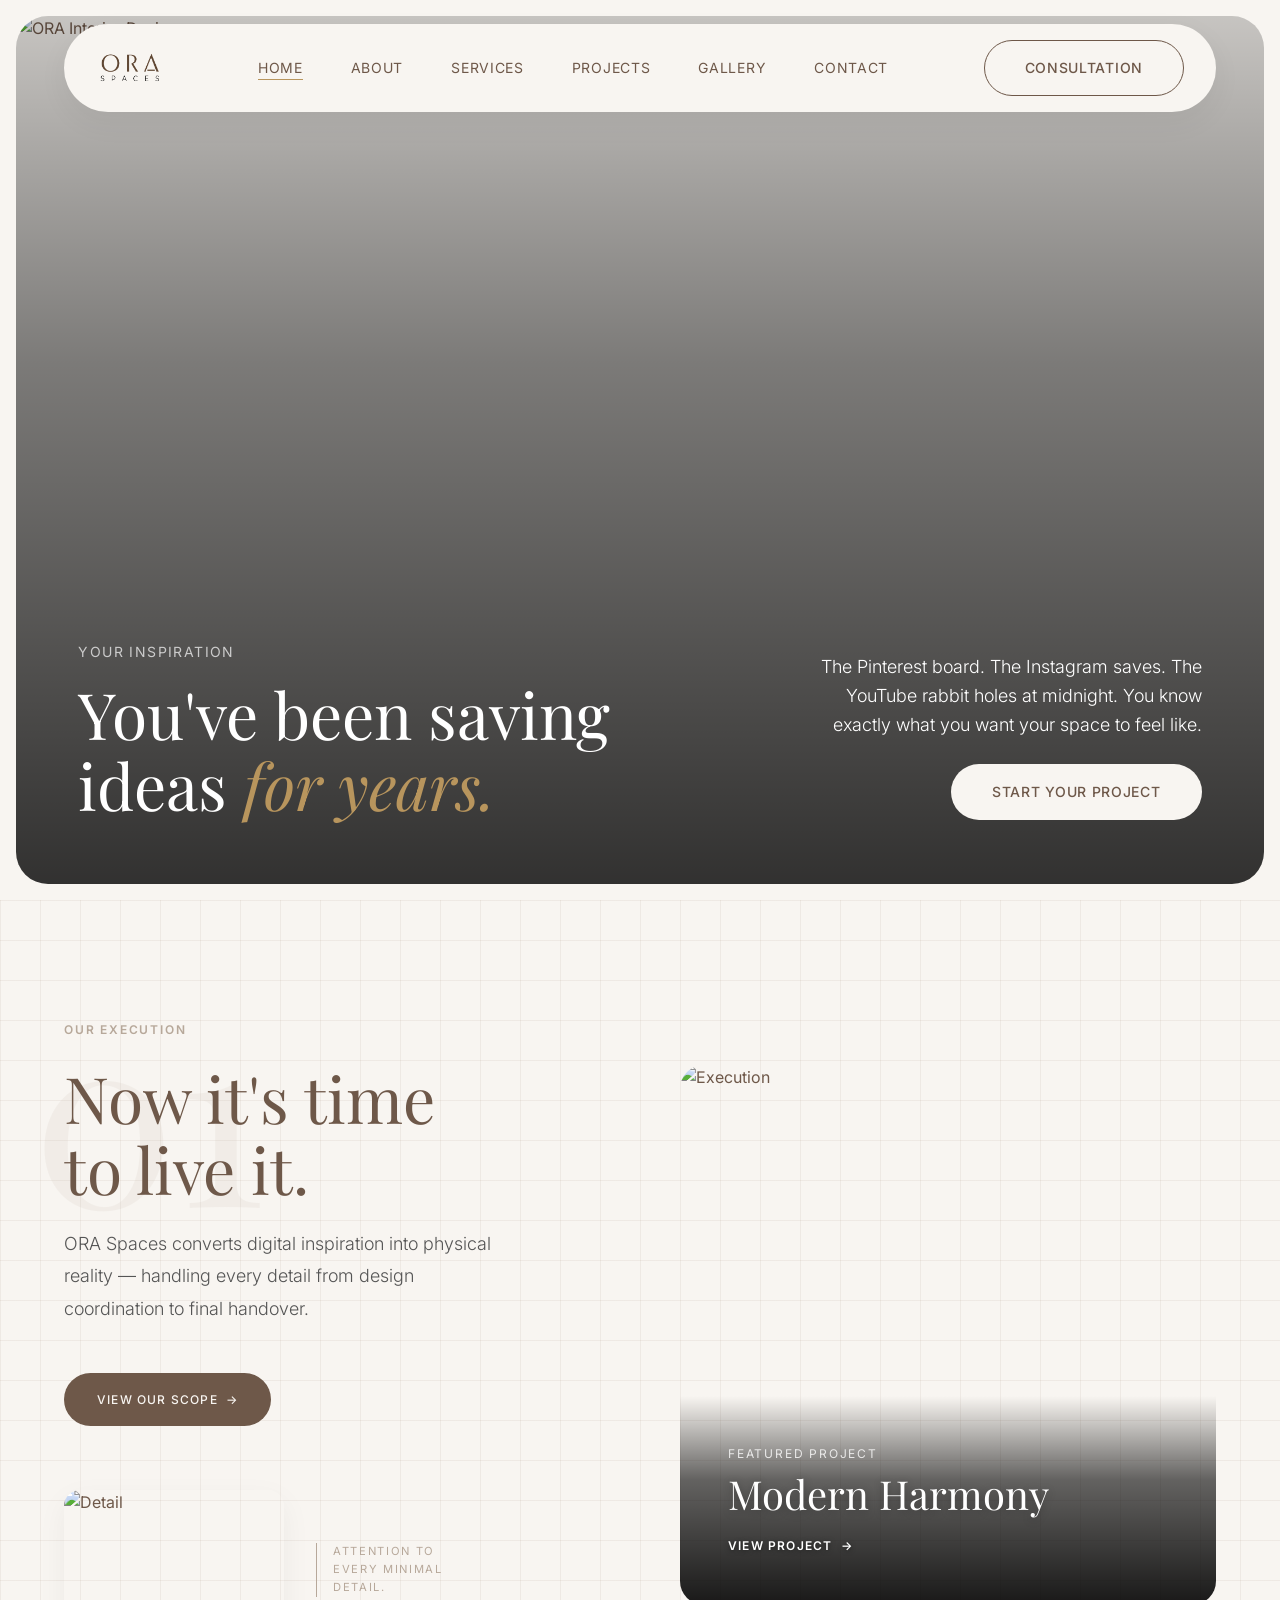
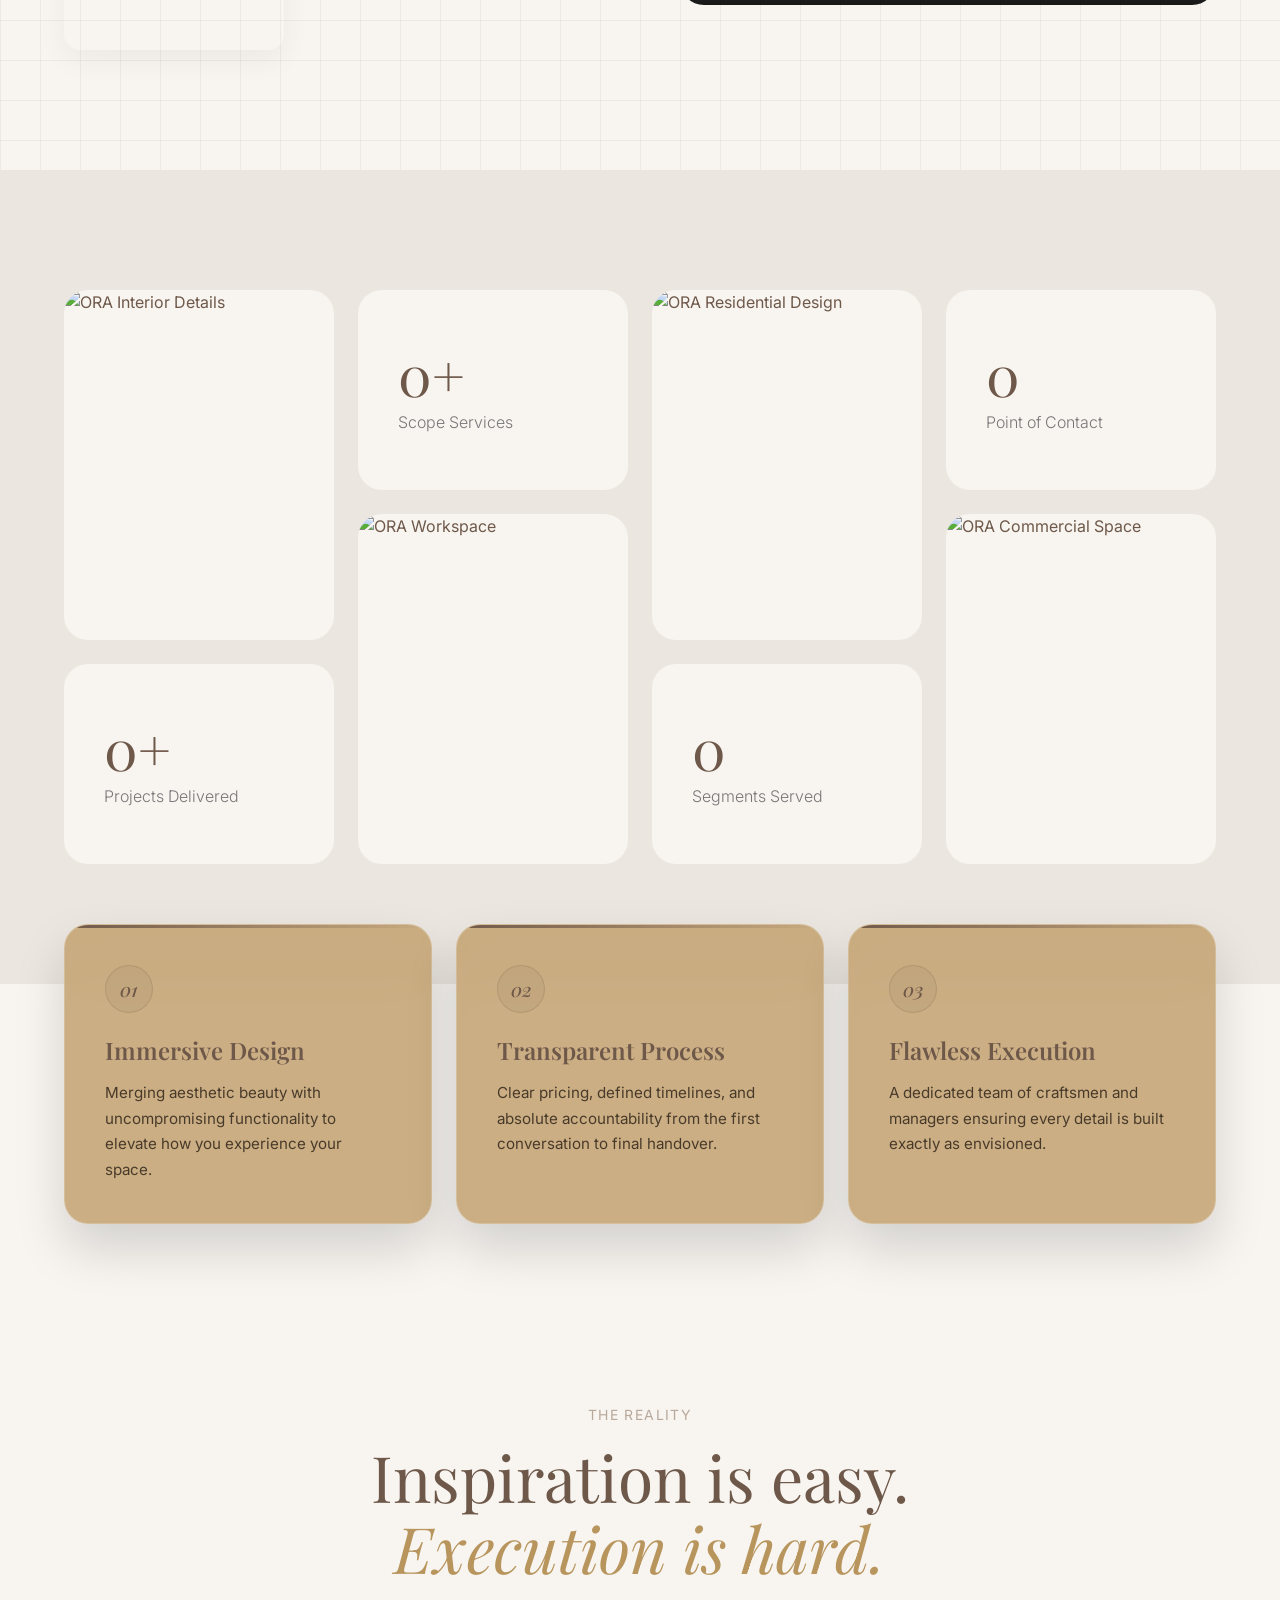
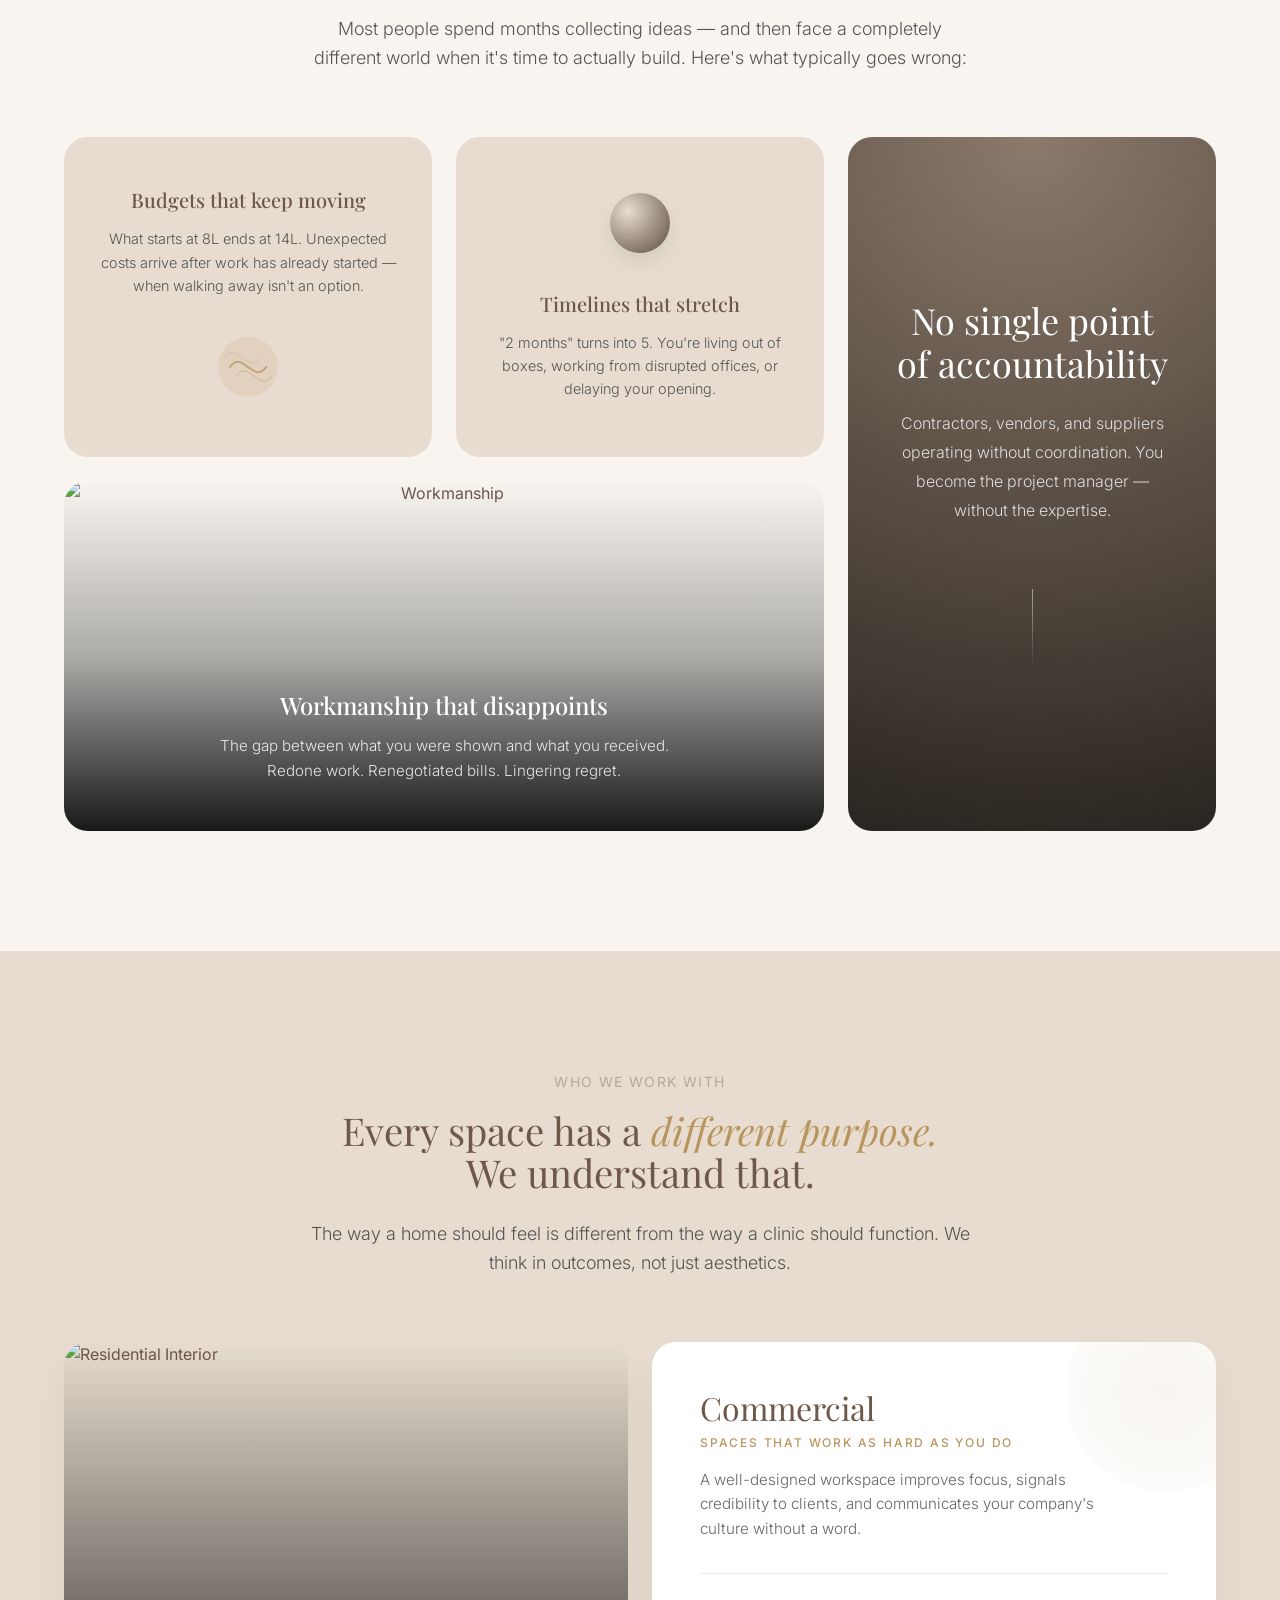
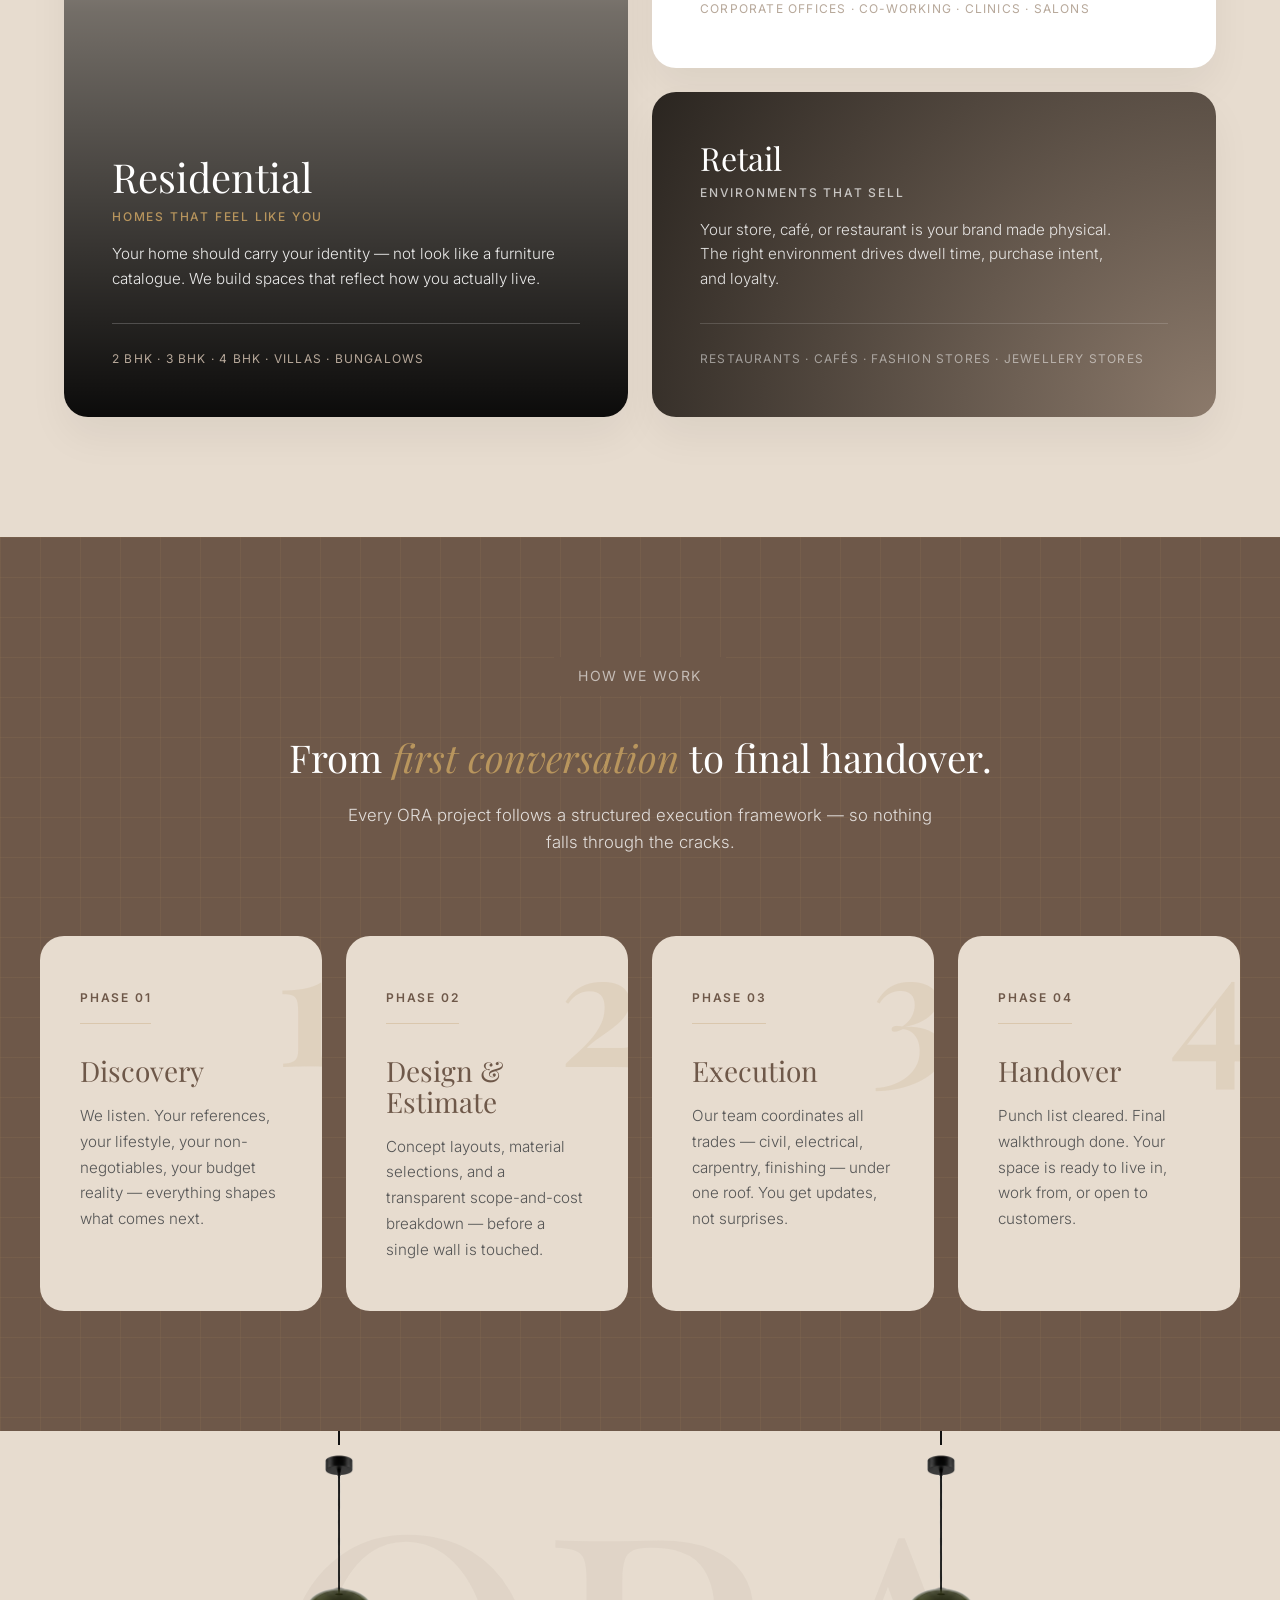
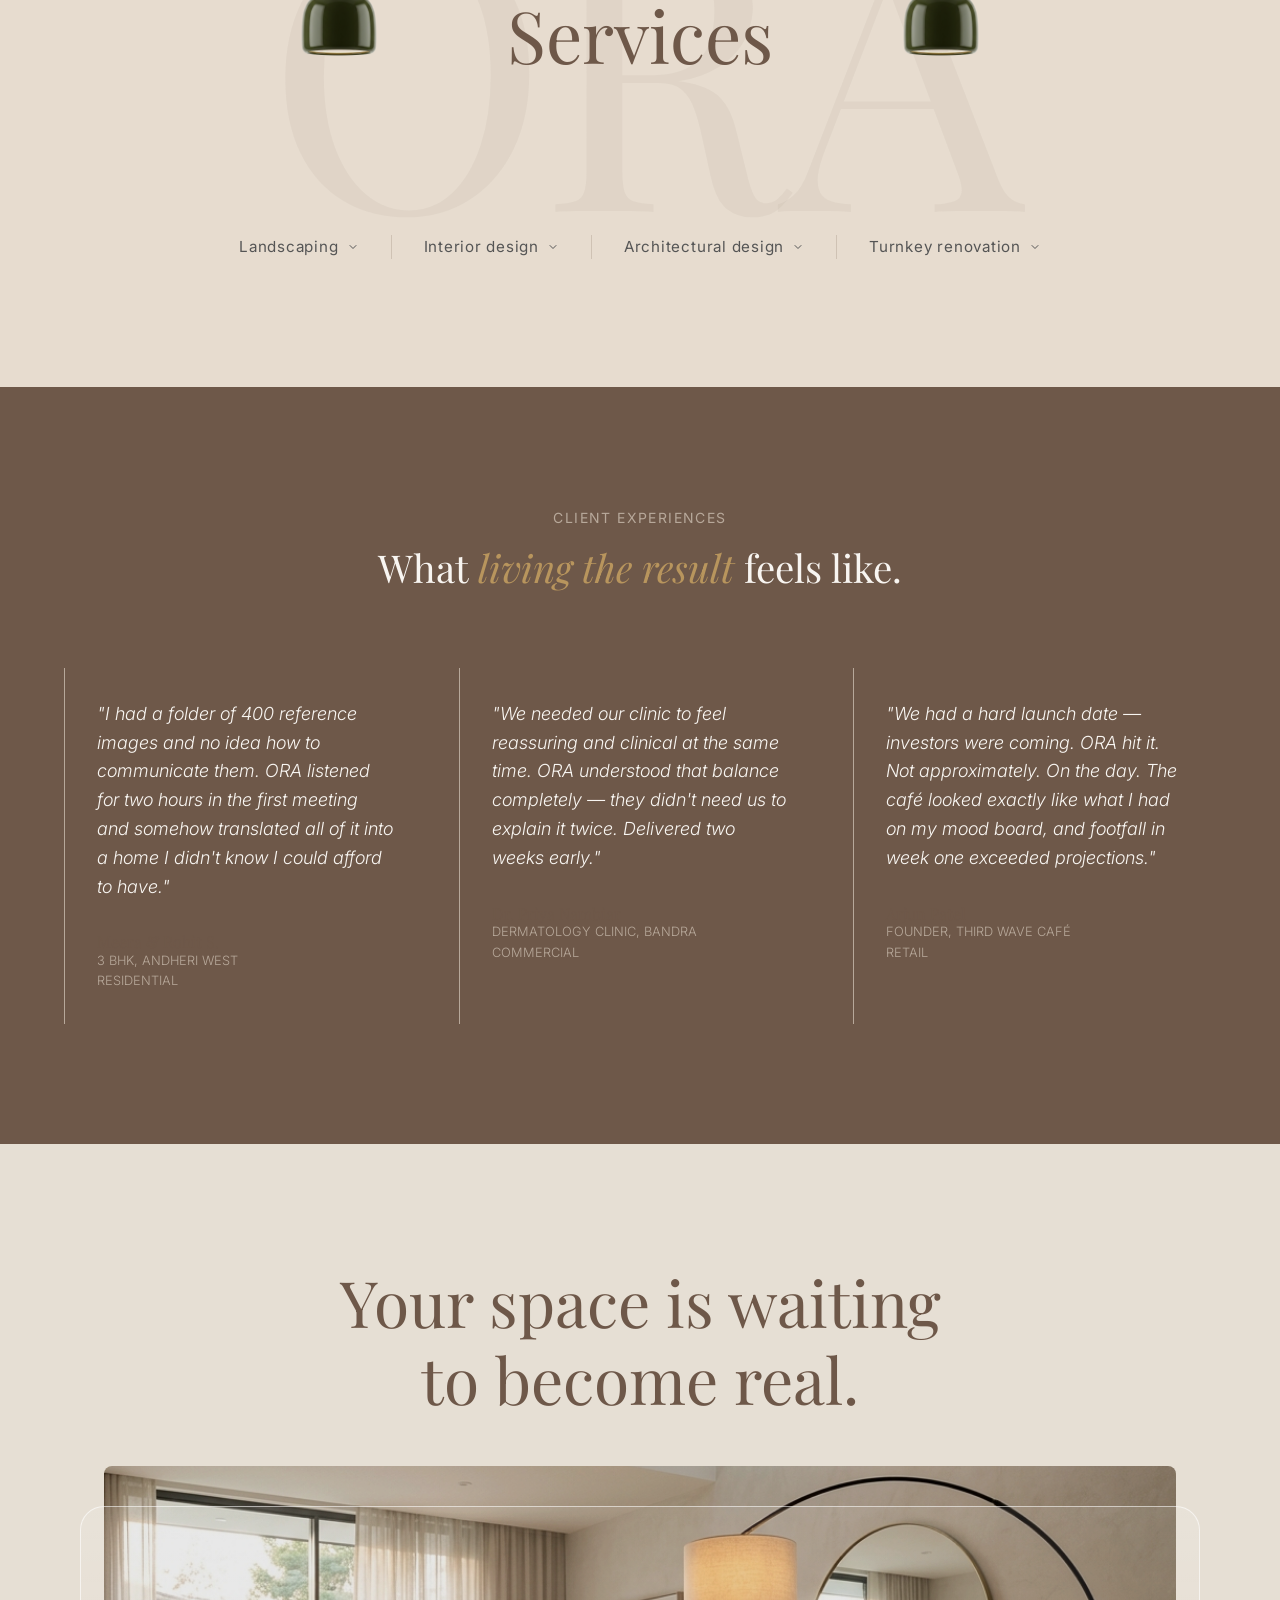
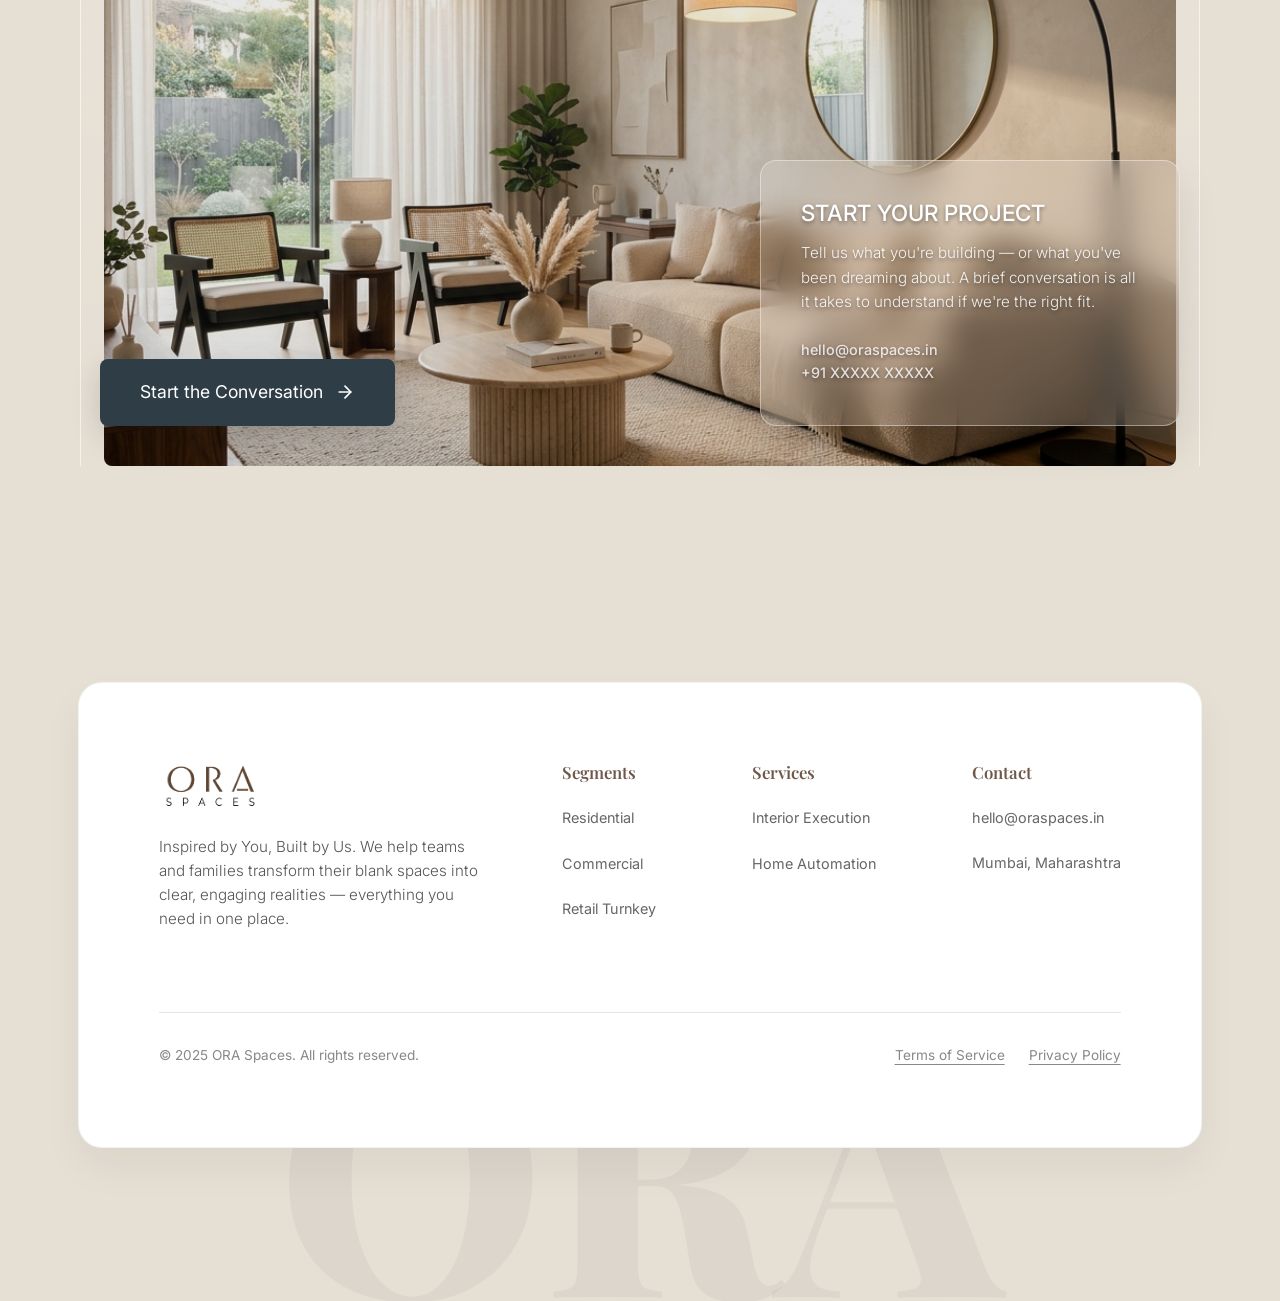
==== commit e12211c6: "logo update" ====
--- a/index.html
+++ b/index.html
@@ -12,7 +12,7 @@
     <link href="https://fonts.googleapis.com/css2?family=Playfair+Display:ital,wght@0,400;0,500;0,600;0,700;1,400&family=Inter:wght@300;400;500;600;700&display=swap" rel="stylesheet">
     
     <!-- CSS -->
-    <link rel="stylesheet" href="css/style.css?v=7">
+    <link rel="stylesheet" href="css/style.css?v=8">
     
     <!-- GSAP & ThreeJS via CDN -->
     <script src="https://cdnjs.cloudflare.com/ajax/libs/gsap/3.12.5/gsap.min.js"></script>
@@ -24,7 +24,7 @@
     <!-- Header -->
     <header class="site-header floating-pill">
         <div class="header-inner">
-            <a href="index.html" class="logo">ORA.</a>
+            <a href="index.html" class="logo" style="display:flex; align-items:center;"><img src="assets/logo.png" alt="ORA Logo" style="height: 32px; width: auto; object-fit: contain;"></a>
             <nav class="main-nav">
                 <ul>
                     <li><a href="index.html" class="active">Home</a></li>
@@ -357,7 +357,7 @@
                     <!-- Lamp 1 -->
                     <div style="position: relative; width: 240px; transform: translateY(-50px);">
                         <!-- Cord -->
-                        <div style="position: absolute; top: -400px; left: 50%; width: 2px; height: 400px; background-color: #111; transform: translateX(-50%);"></div>
+                        <div style="position: absolute; top: -1000px; left: 50%; width: 2px; height: 1000px; background-color: #111; transform: translateX(-50%);"></div>
                         <!-- Lamp Image -->
                         <img src="assets/pendant_lamp_transparent.png" alt="Pendant Lamp" style="width: 100%; display: block; filter: contrast(1.1) brightness(0.9);">
                         <!-- Light Beam Glow -->
@@ -370,7 +370,7 @@
                     <!-- Lamp 2 -->
                     <div style="position: relative; width: 240px; transform: translateY(-50px);">
                         <!-- Cord -->
-                        <div style="position: absolute; top: -400px; left: 50%; width: 2px; height: 400px; background-color: #111; transform: translateX(-50%);"></div>
+                        <div style="position: absolute; top: -1000px; left: 50%; width: 2px; height: 1000px; background-color: #111; transform: translateX(-50%);"></div>
                         <!-- Lamp Image -->
                         <img src="assets/pendant_lamp_transparent.png" alt="Pendant Lamp" style="width: 100%; display: block; filter: contrast(1.1) brightness(0.9);">
                         <!-- Light Beam Glow -->
@@ -486,13 +486,8 @@
                 <div class="footer-top-row" style="display: flex; flex-wrap: wrap; justify-content: space-between; gap: 4rem; margin-bottom: 5rem;">
                     <!-- Left: Logo & Tagline -->
                     <div class="footer-brand" style="max-width: 320px;">
-                        <a href="index.html" style="font-family: var(--font-heading); font-size: 2rem; font-weight: 500; color: var(--color-dark-brown); text-decoration: none; display: flex; align-items: center; gap: 0.75rem; margin-bottom: 1.5rem;">
-                            <svg width="32" height="32" viewBox="0 0 24 24" fill="none" xmlns="http://www.w3.org/2000/svg">
-                                <rect width="24" height="24" rx="6" fill="var(--color-dark-brown)"/>
-                                <path d="M7 16L12 8L17 16" stroke="#fff" stroke-width="2.5" stroke-linecap="round" stroke-linejoin="round"/>
-                                <path d="M7 11L12 3L17 11" stroke="#fff" stroke-width="2.5" stroke-linecap="round" stroke-linejoin="round"/>
-                            </svg>
-                            ORA.
+                        <a href="index.html" style="text-decoration: none; display: flex; align-items: center; margin-bottom: 1.5rem;">
+                            <img src="assets/logo.png" alt="ORA Logo" style="height: 48px; width: auto; object-fit: contain;">
                         </a>
                         <p style="font-size: 0.95rem; color: #555; line-height: 1.6;">
                             Inspired by You, Built by Us. We help teams and families transform their blank spaces into clear, engaging realities — everything you need in one place.
--- a/css/style.css
+++ b/css/style.css
@@ -41,7 +41,7 @@
 html {
   scroll-behavior: initial; /* Lenis handles this */
   font-size: 16px;
-  overflow-x: hidden;
+  overflow-x: clip;
   width: 100%;
 }
 
@@ -52,7 +52,7 @@
   line-height: 1.6;
   -webkit-font-smoothing: antialiased;
   -moz-osx-font-smoothing: grayscale;
-  overflow-x: hidden;
+  overflow-x: clip;
   width: 100%;
   position: relative;
 }
@@ -801,7 +801,7 @@
   width: 50%;
   padding-right: 4rem;
   position: sticky;
-  top: 20%;
+  top: 20vh;
 }
 .split-scroller-right {
   width: 50%;
@@ -1114,14 +1114,18 @@
   /* Soft gradient glow for pendant lamps */
   .lamp-glow {
     position: absolute;
-    top: 60%;
+    top: 55%;
     left: 50%;
     transform: translateX(-50%);
     width: 450px;
     height: 450px;
-    background: radial-gradient(circle, rgba(255,248,200,0.5) 0%, rgba(255,250,220,0.2) 30%, transparent 50%);
-    z-index: -1;
+    background: radial-gradient(circle at 50% 10%, rgba(255,248,180,0.95) 0%, rgba(255,248,180,0.5) 20%, rgba(255,250,220,0.15) 50%, transparent 70%);
+    z-index: 0;
     pointer-events: none;
+    mix-blend-mode: screen;
+    /* A bright 'bulb' effect right at the source */
+    box-shadow: inset 0 20px 30px -10px rgba(255, 248, 180, 0.8);
+    border-radius: 50%;
   }
 
   .services-hero-lamps {
